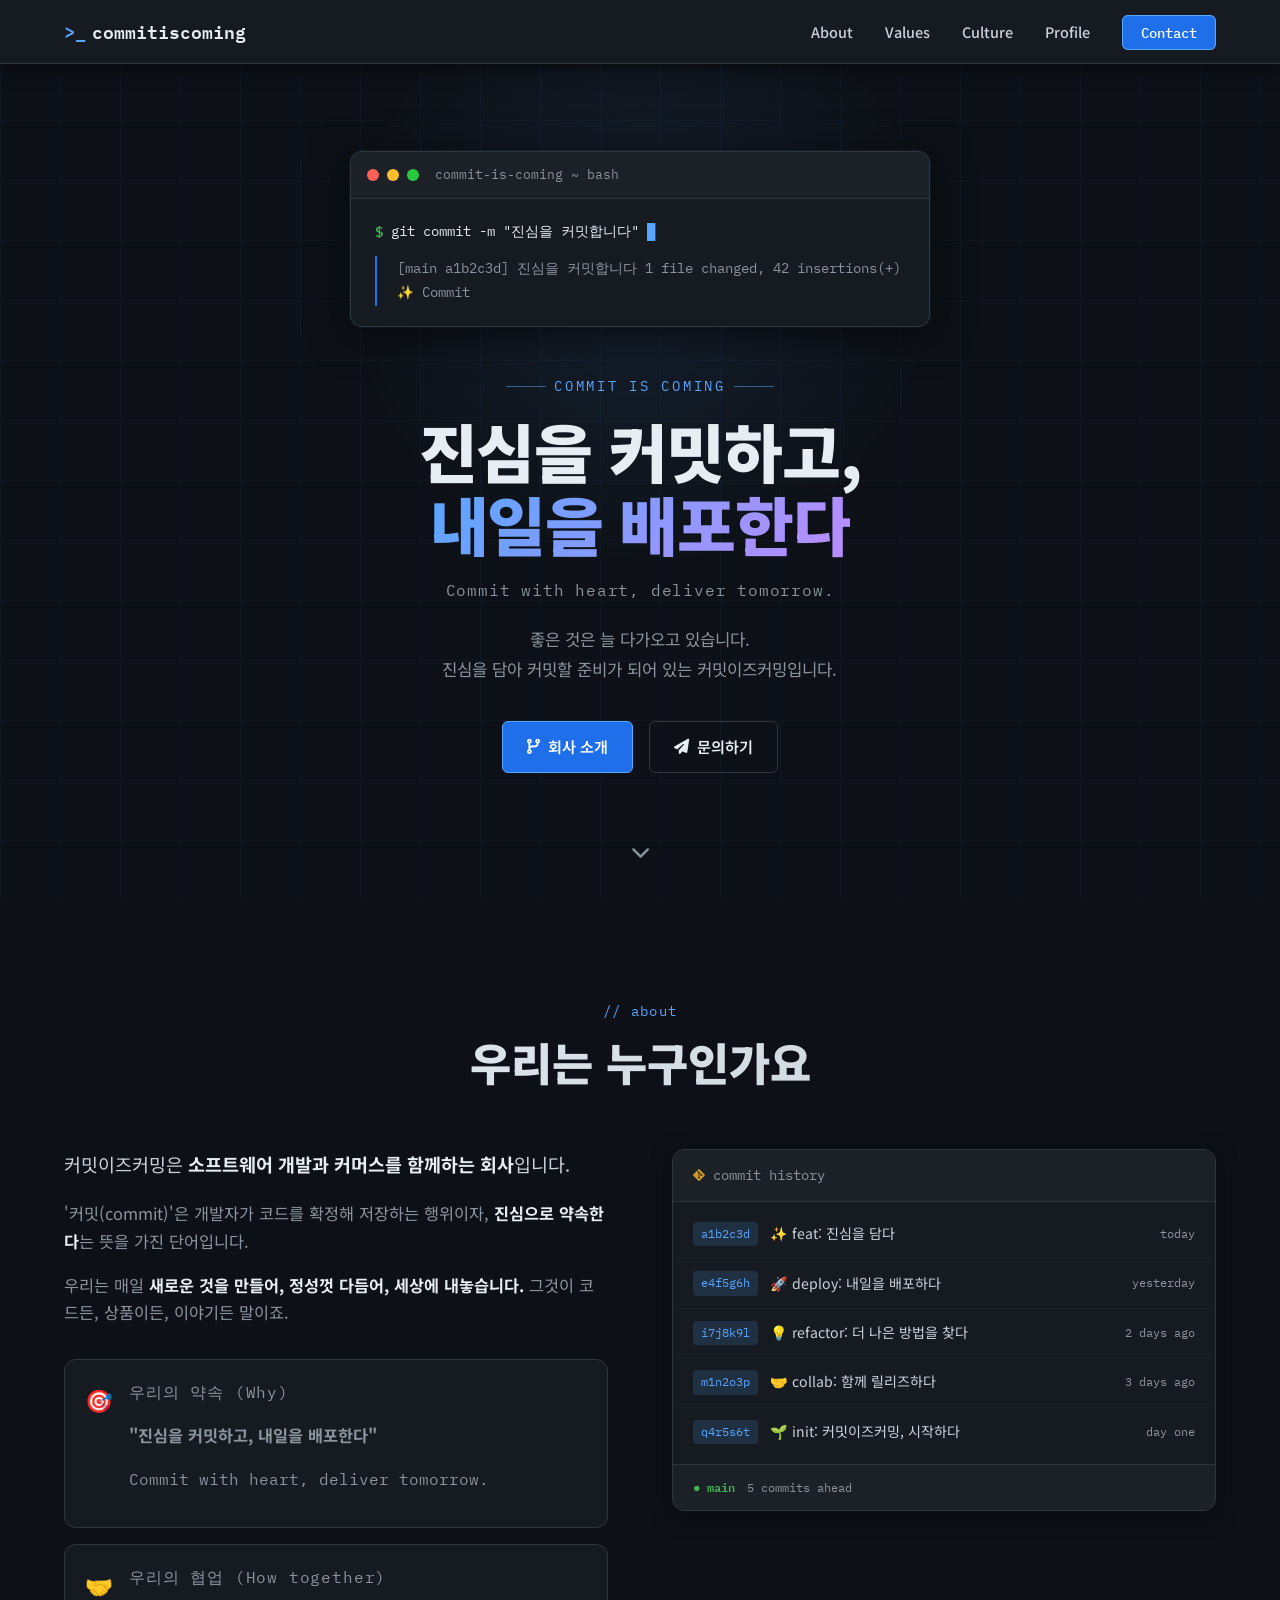
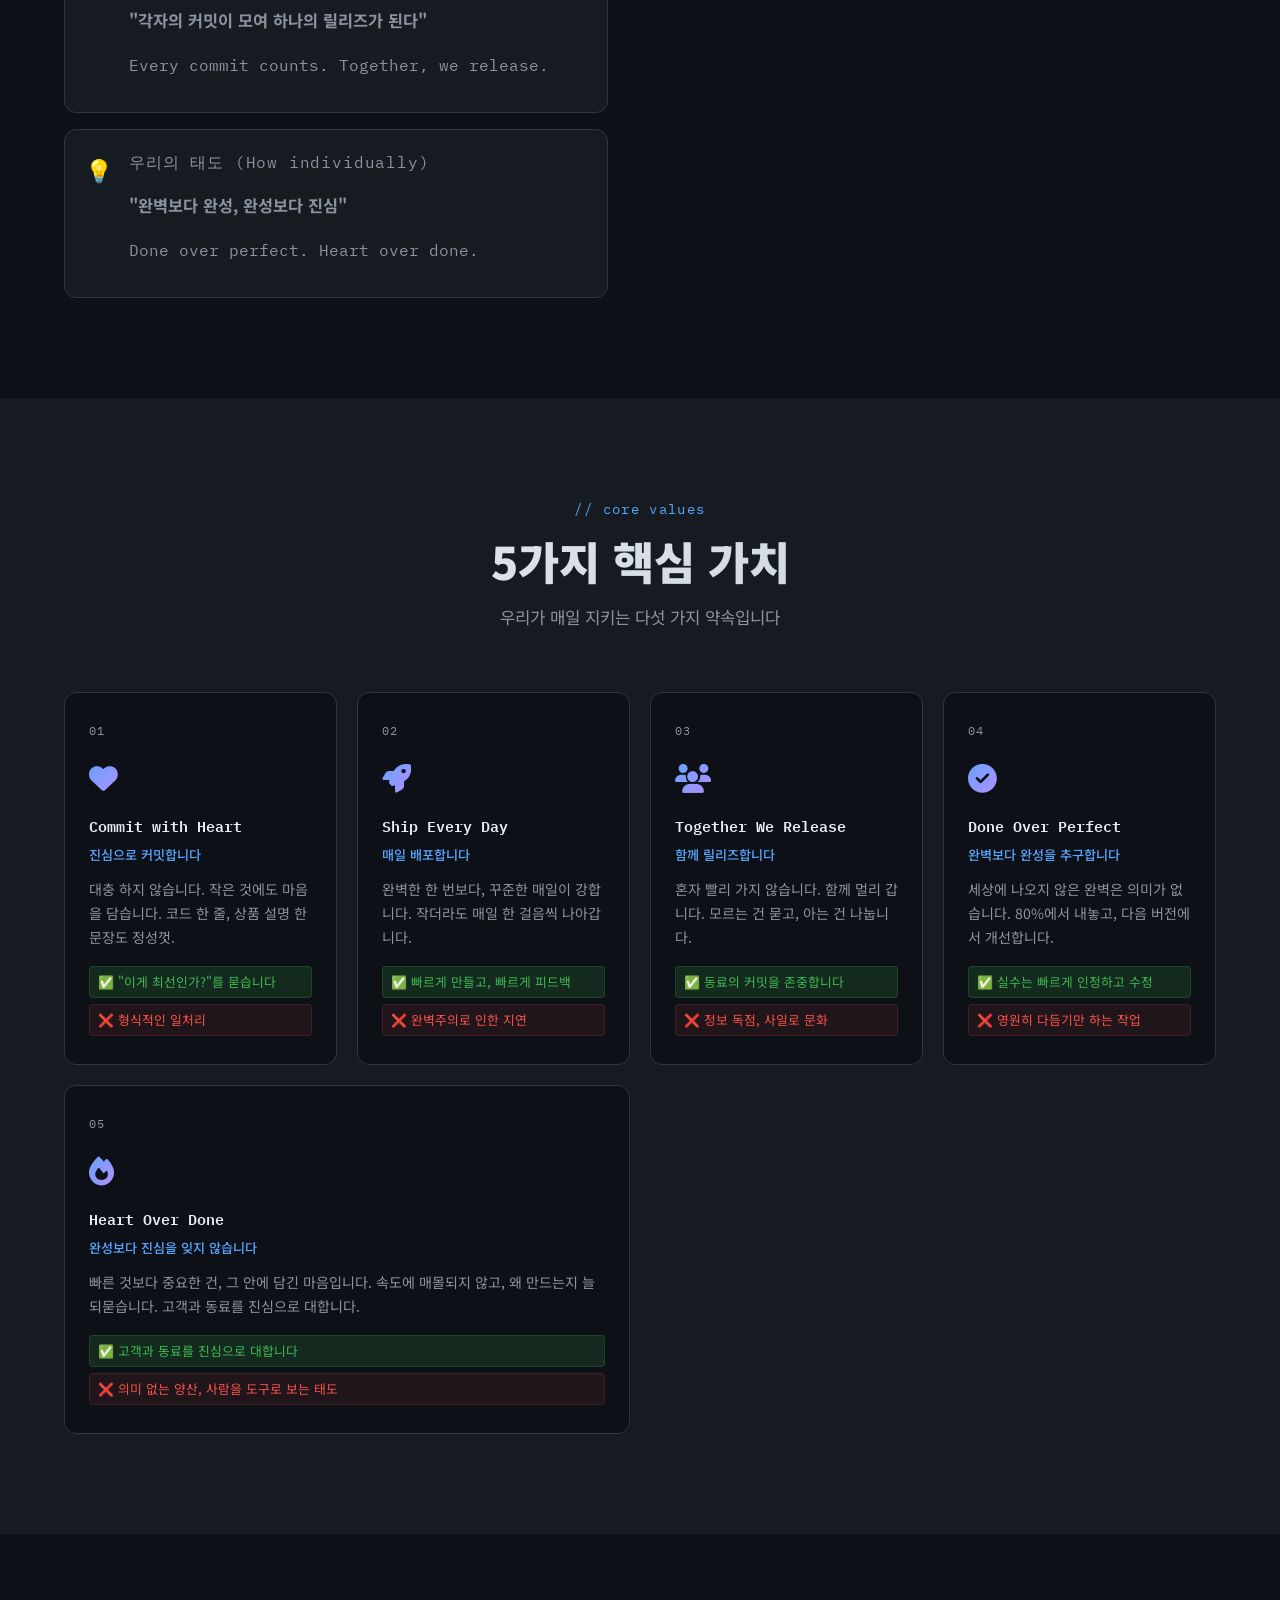
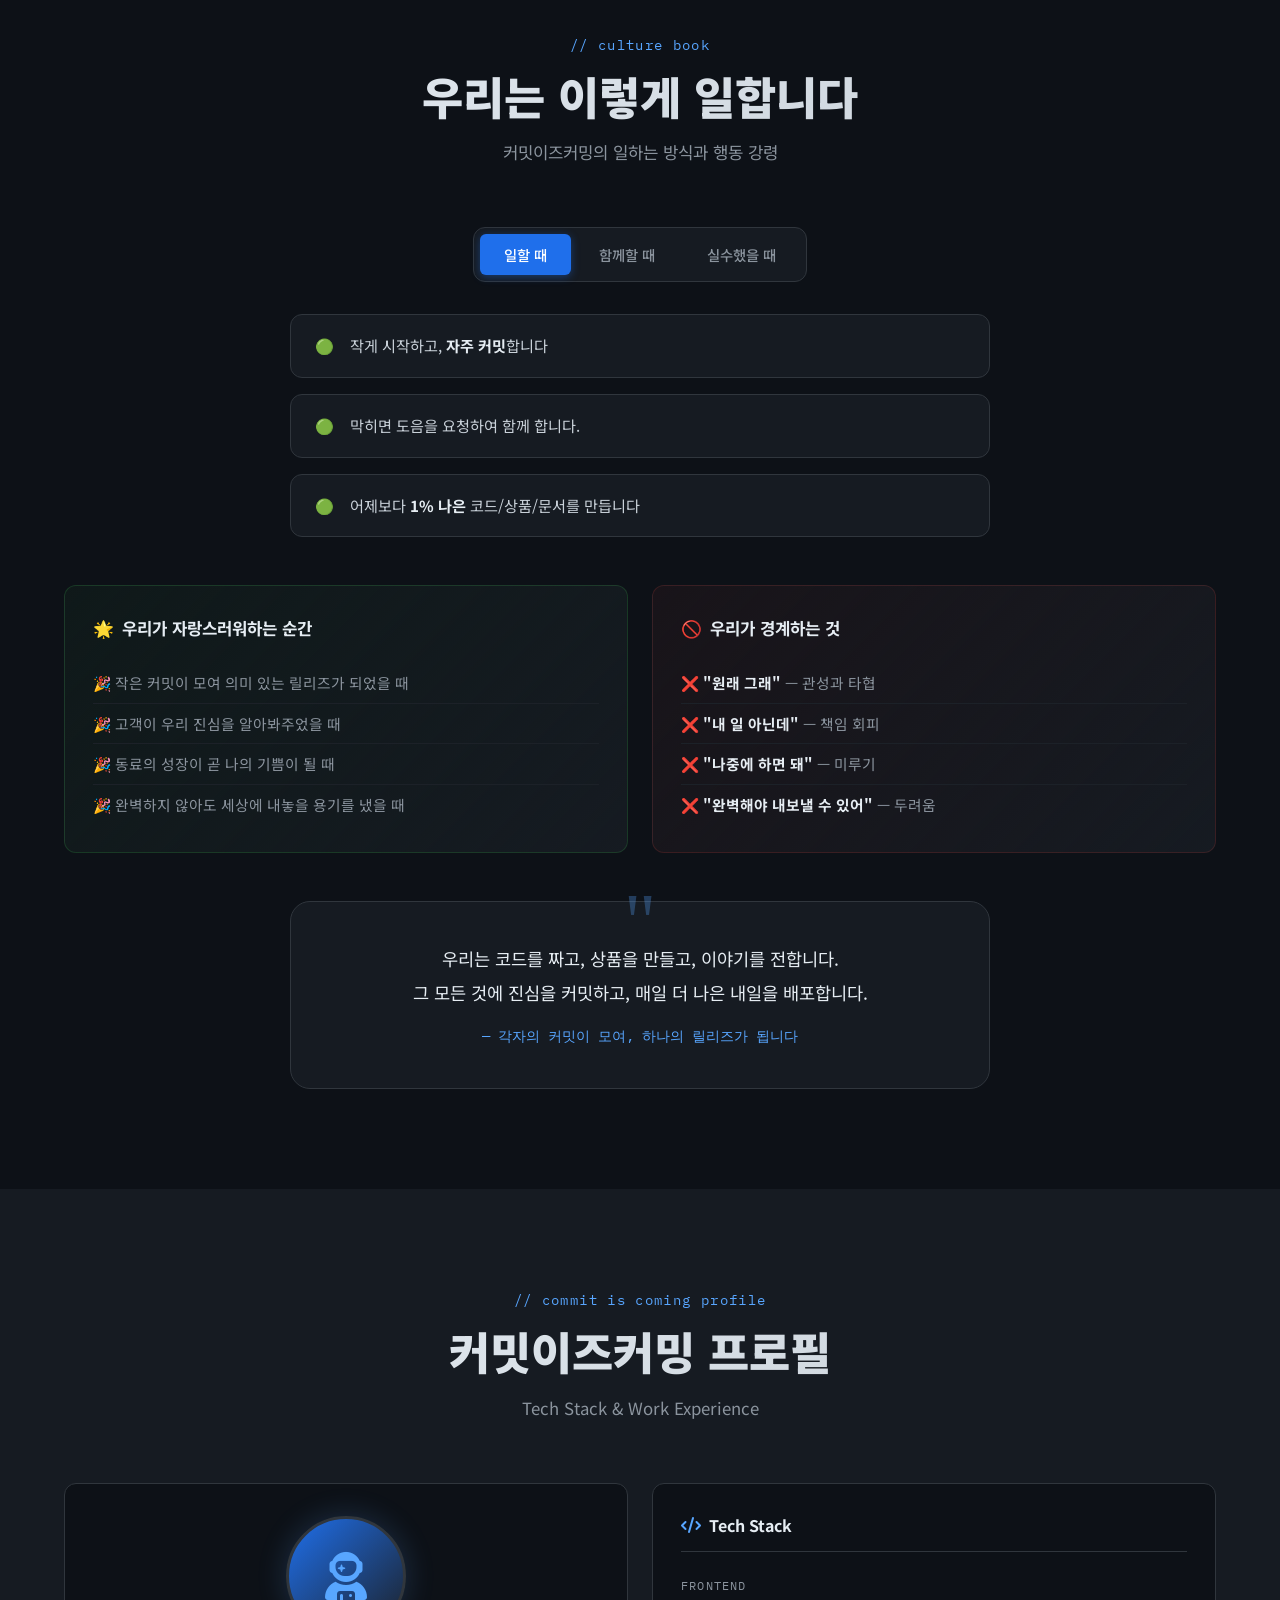
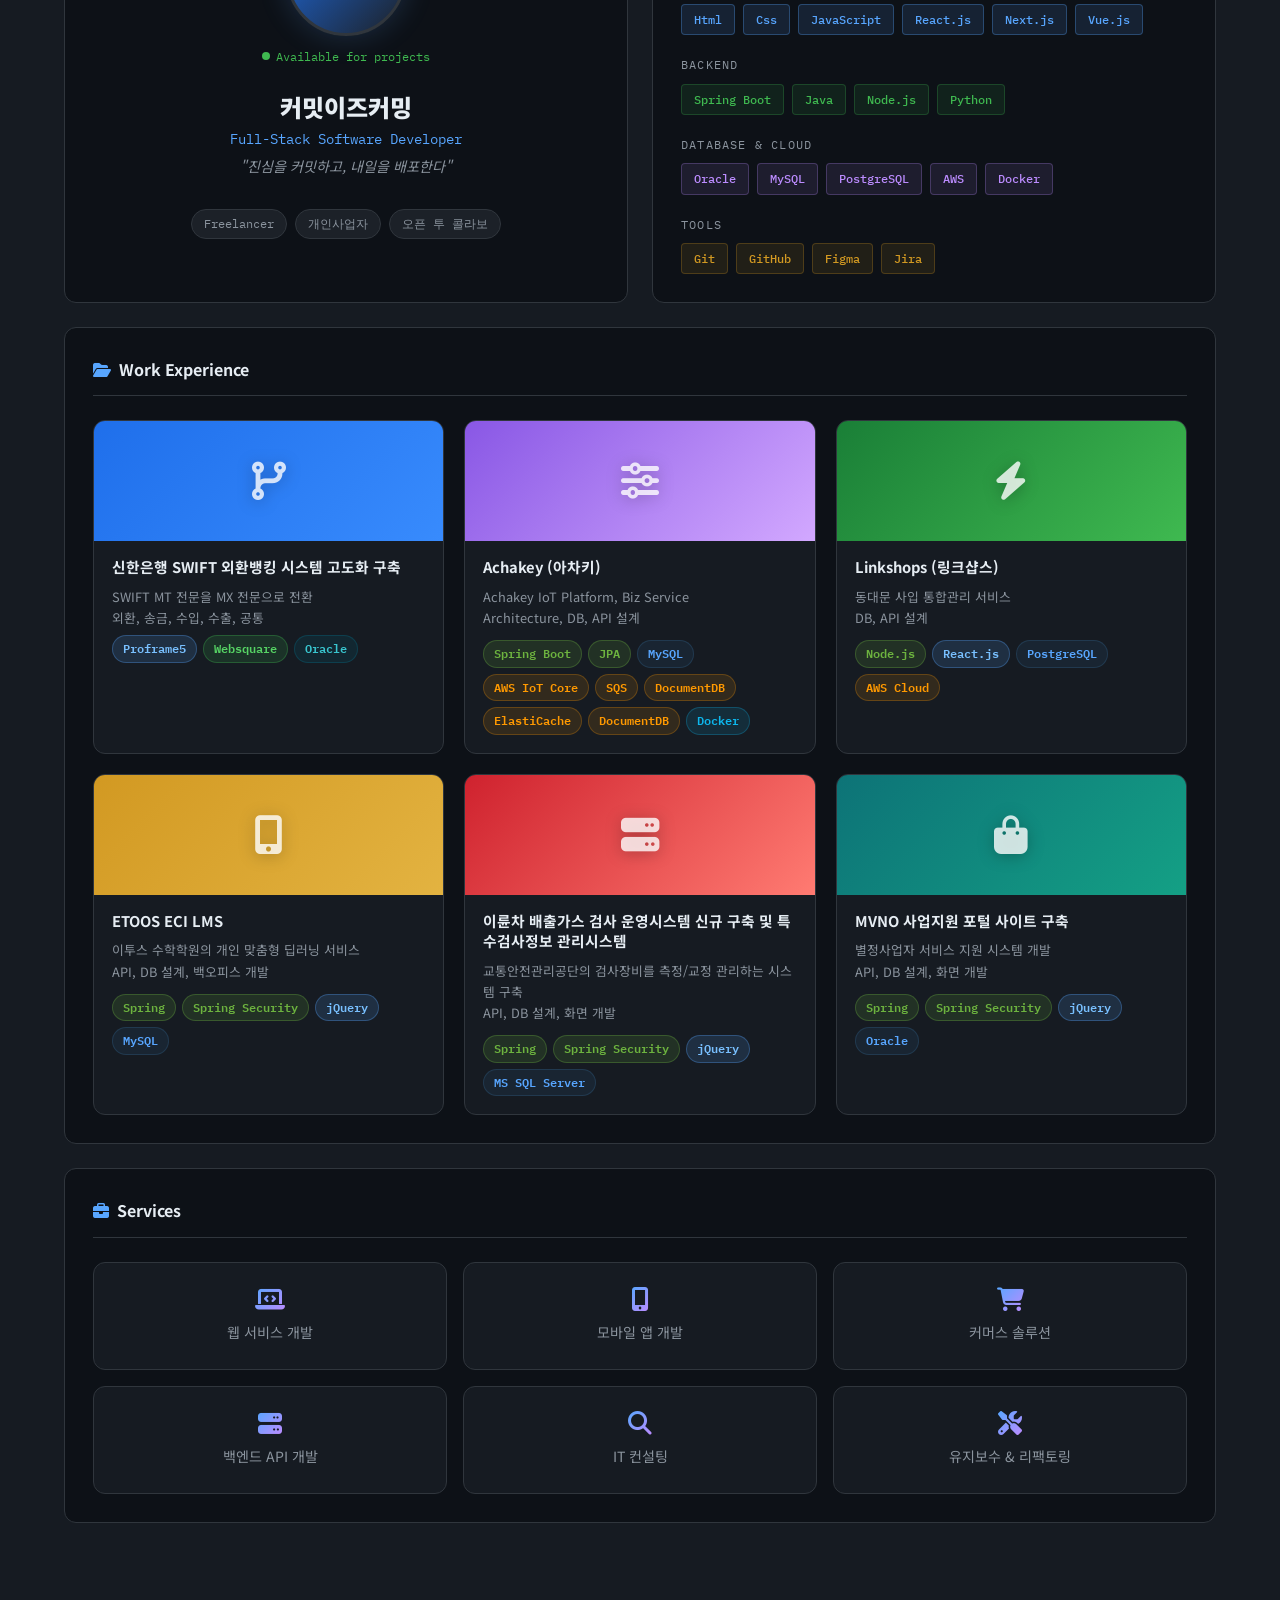
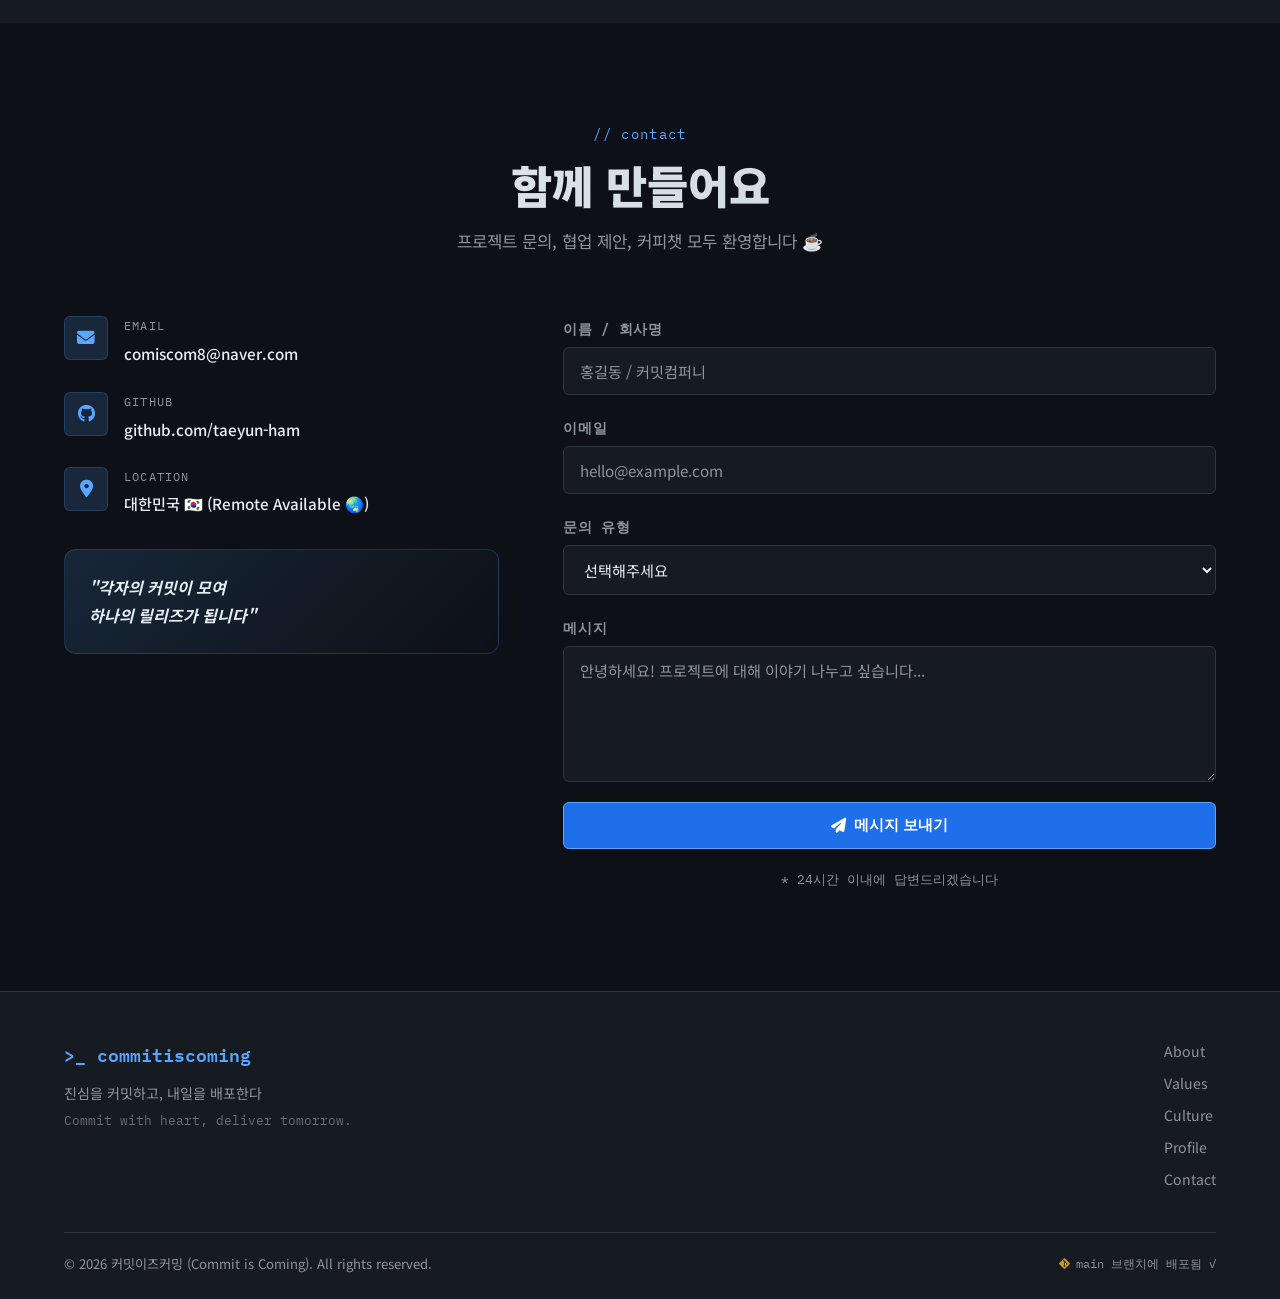
==== docs/index.html @ 3069d620 "second commit" ====
<!DOCTYPE html>
<html lang="ko">
<head>
  <meta charset="UTF-8" />
  <meta name="viewport" content="width=device-width, initial-scale=1.0" />
  <title>커밋이즈커밍 | Commit is Coming</title>
  <meta name="description" content="진심을 커밋하고, 내일을 배포한다. 소프트웨어 개발 커밋이즈커밍 공식 홈페이지입니다." />
  <!-- Google Fonts -->
  <link href="https://fonts.googleapis.com/css2?family=IBM+Plex+Mono:wght@400;500;600&family=Noto+Sans+KR:wght@300;400;500;700;900&display=swap" rel="stylesheet" />
  <!-- Font Awesome -->
  <link rel="stylesheet" href="https://cdn.jsdelivr.net/npm/@fortawesome/fontawesome-free@6.4.0/css/all.min.css" />
  <!-- Main CSS -->
  <link rel="stylesheet" href="css/style.css" />
</head>
<body>

  <!-- ========== HEADER / NAV ========== -->
  <header id="site-header" class="site-header">
    <nav class="nav-container">
      <a href="#hero" class="nav-logo">
        <span class="logo-symbol">&gt;_</span>
        <span class="logo-text">commitiscoming</span>
      </a>
      <ul class="nav-links">
        <li><a href="#about">About</a></li>
        <li><a href="#values">Values</a></li>
        <li><a href="#culture">Culture</a></li>
        <li><a href="#profile">Profile</a></li>
        <li><a href="#contact" class="nav-cta">Contact</a></li>
      </ul>
      <button class="hamburger" id="hamburger-btn" aria-label="메뉴 열기">
        <span></span><span></span><span></span>
      </button>
    </nav>
    <!-- Mobile Menu -->
    <div class="mobile-menu" id="mobile-menu">
      <ul>
        <li><a href="#about" class="mobile-link">About</a></li>
        <li><a href="#values" class="mobile-link">Values</a></li>
        <li><a href="#culture" class="mobile-link">Culture</a></li>
        <li><a href="#profile" class="mobile-link">Profile</a></li>
        <li><a href="#contact" class="mobile-link">Contact</a></li>
      </ul>
    </div>
  </header>

  <main>

    <!-- ========== HERO SECTION ========== -->
    <section id="hero" class="hero-section">
      <div class="hero-bg-grid"></div>
      <div class="hero-content">
        <div class="hero-terminal">
          <div class="terminal-bar">
            <span class="dot red"></span>
            <span class="dot yellow"></span>
            <span class="dot green"></span>
            <span class="terminal-title">commit-is-coming ~ bash</span>
          </div>
          <div class="terminal-body">
            <p class="terminal-line"><span class="prompt">$</span> <span class="cmd" id="typed-cmd"></span><span class="cursor">█</span></p>
            <p class="terminal-output" id="terminal-output"></p>
          </div>
        </div>
        <div class="hero-text">
          <p class="hero-tagline">Commit is Coming</p>
          <h1 class="hero-title">
            진심을 커밋하고,<br />
            <span class="highlight">내일을 배포한다</span>
          </h1>
          <p class="hero-subtitle">Commit with heart, deliver tomorrow.</p>
          <p class="hero-desc">
            좋은 것은 늘 다가오고 있습니다.<br />
            진심을 담아 커밋할 준비가 되어 있는 커밋이즈커밍입니다. 
          </p>
          <div class="hero-buttons">
            <a href="#about" class="btn btn-primary">
              <i class="fas fa-code-branch"></i> 회사 소개
            </a>
            <a href="#contact" class="btn btn-secondary">
              <i class="fas fa-paper-plane"></i> 문의하기
            </a>
          </div>
        </div>
      </div>
      <a href="#about" class="scroll-down" aria-label="아래로 스크롤">
        <i class="fas fa-chevron-down"></i>
      </a>
    </section>

    <!-- ========== ABOUT SECTION ========== -->
    <section id="about" class="about-section section">
      <div class="container">
        <div class="section-header">
          <span class="section-label">// About</span>
          <h2 class="section-title">우리는 누구인가요</h2>
        </div>
        <div class="about-grid">
          <div class="about-text">
            <p class="about-lead">
              커밋이즈커밍은 <strong>소프트웨어 개발과 커머스를 함께하는 회사</strong>입니다.
            </p>
            <p>
              '커밋(commit)'은 개발자가 코드를 확정해 저장하는 행위이자,
              <strong>진심으로 약속한다</strong>는 뜻을 가진 단어입니다.
            </p>
            <p>
              우리는 매일 <strong >새로운 것을 만들어, 정성껏 다듬어, 세상에 내놓습니다.</strong>
              그것이 코드든, 상품이든, 이야기든 말이죠.
            </p>
            <div class="about-slogans">
              <div class="slogan-card">
                <span class="slogan-icon">🎯</span>
                <div>
                  <p class="slogan-label">우리의 약속 (Why)</p>
                  <p class="slogan-text">"진심을 커밋하고, 내일을 배포한다"</p>
                  <p class="slogan-en">Commit with heart, deliver tomorrow.</p>
                </div>
              </div>
              <div class="slogan-card">
                <span class="slogan-icon">🤝</span>
                <div>
                  <p class="slogan-label">우리의 협업 (How together)</p>
                  <p class="slogan-text">"각자의 커밋이 모여 하나의 릴리즈가 된다"</p>
                  <p class="slogan-en">Every commit counts. Together, we release.</p>
                </div>
              </div>
              <div class="slogan-card">
                <span class="slogan-icon">💡</span>
                <div>
                  <p class="slogan-label">우리의 태도 (How individually)</p>
                  <p class="slogan-text">"완벽보다 완성, 완성보다 진심"</p>
                  <p class="slogan-en">Done over perfect. Heart over done.</p>
                </div>
              </div>
            </div>
          </div>
          <div class="about-visual">
            <div class="commit-log">
              <div class="commit-log-header">
                <i class="fab fa-git-alt"></i> commit history
              </div>
              <ul class="commit-list">
                <li class="commit-item">
                  <span class="commit-hash">a1b2c3d</span>
                  <span class="commit-msg">✨ feat: 진심을 담다</span>
                  <span class="commit-time">today</span>
                </li>
                <li class="commit-item">
                  <span class="commit-hash">e4f5g6h</span>
                  <span class="commit-msg">🚀 deploy: 내일을 배포하다</span>
                  <span class="commit-time">yesterday</span>
                </li>
                <li class="commit-item">
                  <span class="commit-hash">i7j8k9l</span>
                  <span class="commit-msg">💡 refactor: 더 나은 방법을 찾다</span>
                  <span class="commit-time">2 days ago</span>
                </li>
                <li class="commit-item">
                  <span class="commit-hash">m1n2o3p</span>
                  <span class="commit-msg">🤝 collab: 함께 릴리즈하다</span>
                  <span class="commit-time">3 days ago</span>
                </li>
                <li class="commit-item">
                  <span class="commit-hash">q4r5s6t</span>
                  <span class="commit-msg">🌱 init: 커밋이즈커밍, 시작하다</span>
                  <span class="commit-time">day one</span>
                </li>
              </ul>
              <div class="commit-log-footer">
                <span class="badge-green">● main</span>
                <span>5 commits ahead</span>
              </div>
            </div>
          </div>
        </div>
      </div>
    </section>

    <!-- ========== VALUES SECTION ========== -->
    <section id="values" class="values-section section">
      <div class="container">
        <div class="section-header">
          <span class="section-label">// Core Values</span>
          <h2 class="section-title">5가지 핵심 가치</h2>
          <p class="section-desc">우리가 매일 지키는 다섯 가지 약속입니다</p>
        </div>
        <div class="values-grid">
          <div class="value-card" data-index="01">
            <div class="value-number">01</div>
            <div class="value-icon"><i class="fas fa-heart"></i></div>
            <h3 class="value-title">Commit with Heart</h3>
            <p class="value-subtitle">진심으로 커밋합니다</p>
            <p class="value-desc">대충 하지 않습니다. 작은 것에도 마음을 담습니다. 코드 한 줄, 상품 설명 한 문장도 정성껏.</p>
            <div class="value-checks">
              <span class="check-do">✅ "이게 최선인가?"를 묻습니다</span>
              <span class="check-dont">❌ 형식적인 일처리</span>
            </div>
          </div>
          <div class="value-card" data-index="02">
            <div class="value-number">02</div>
            <div class="value-icon"><i class="fas fa-rocket"></i></div>
            <h3 class="value-title">Ship Every Day</h3>
            <p class="value-subtitle">매일 배포합니다</p>
            <p class="value-desc">완벽한 한 번보다, 꾸준한 매일이 강합니다. 작더라도 매일 한 걸음씩 나아갑니다.</p>
            <div class="value-checks">
              <span class="check-do">✅ 빠르게 만들고, 빠르게 피드백</span>
              <span class="check-dont">❌ 완벽주의로 인한 지연</span>
            </div>
          </div>
          <div class="value-card" data-index="03">
            <div class="value-number">03</div>
            <div class="value-icon"><i class="fas fa-users"></i></div>
            <h3 class="value-title">Together We Release</h3>
            <p class="value-subtitle">함께 릴리즈합니다</p>
            <p class="value-desc">혼자 빨리 가지 않습니다. 함께 멀리 갑니다. 모르는 건 묻고, 아는 건 나눕니다.</p>
            <div class="value-checks">
              <span class="check-do">✅ 동료의 커밋을 존중합니다</span>
              <span class="check-dont">❌ 정보 독점, 사일로 문화</span>
            </div>
          </div>
          <div class="value-card" data-index="04">
            <div class="value-number">04</div>
            <div class="value-icon"><i class="fas fa-check-circle"></i></div>
            <h3 class="value-title">Done Over Perfect</h3>
            <p class="value-subtitle">완벽보다 완성을 추구합니다</p>
            <p class="value-desc">세상에 나오지 않은 완벽은 의미가 없습니다. 80%에서 내놓고, 다음 버전에서 개선합니다.</p>
            <div class="value-checks">
              <span class="check-do">✅ 실수는 빠르게 인정하고 수정</span>
              <span class="check-dont">❌ 영원히 다듬기만 하는 작업</span>
            </div>
          </div>
          <div class="value-card value-card--wide" data-index="05">
            <div class="value-number">05</div>
            <div class="value-icon"><i class="fas fa-fire"></i></div>
            <h3 class="value-title">Heart Over Done</h3>
            <p class="value-subtitle">완성보다 진심을 잊지 않습니다</p>
            <p class="value-desc">빠른 것보다 중요한 건, 그 안에 담긴 마음입니다. 속도에 매몰되지 않고, 왜 만드는지 늘 되묻습니다. 고객과 동료를 진심으로 대합니다.</p>
            <div class="value-checks">
              <span class="check-do">✅ 고객과 동료를 진심으로 대합니다</span>
              <span class="check-dont">❌ 의미 없는 양산, 사람을 도구로 보는 태도</span>
            </div>
          </div>
        </div>
      </div>
    </section>

    <!-- ========== CULTURE SECTION ========== -->
    <section id="culture" class="culture-section section">
      <div class="container">
        <div class="section-header">
          <span class="section-label">// Culture Book</span>
          <h2 class="section-title">우리는 이렇게 일합니다</h2>
          <p class="section-desc">커밋이즈커밍의 일하는 방식과 행동 강령</p>
        </div>

        <!-- Conduct Tabs -->
        <div class="culture-tabs">
          <button class="tab-btn active" data-tab="working">일할 때</button>
          <button class="tab-btn" data-tab="together">함께할 때</button>
          <button class="tab-btn" data-tab="mistake">실수했을 때</button>
        </div>

        <div class="culture-tab-content">
          <div class="tab-panel active" id="tab-working">
            <div class="conduct-list">
              <div class="conduct-item">
                <span class="conduct-icon green">🟢</span>
                <span>작게 시작하고, <strong>자주 커밋</strong>합니다</span>
              </div>
              <div class="conduct-item">
                <span class="conduct-icon green">🟢</span>
                <span>막히면  <striong>도음</strong>을 요청하여 함께 합니다.</span>
              </div>
              <div class="conduct-item">
                <span class="conduct-icon green">🟢</span>
                <span>어제보다 <strong>1% 나은</strong> 코드/상품/문서를 만듭니다</span>
              </div>
            </div>
          </div>
          <div class="tab-panel" id="tab-together">
            <div class="conduct-list">
              <div class="conduct-item">
                <span class="conduct-icon green">🟢</span>
                <span>동료의 PR과 아이디어에 <strong>건설적인 리뷰</strong>를 남깁니다</span>
              </div>
              <div class="conduct-item">
                <span class="conduct-icon green">🟢</span>
                <span><strong>칭찬은 공개적으로</strong>, 피드백은 정중하게</span>
              </div>
              <div class="conduct-item">
                <span class="conduct-icon green">🟢</span>
                <span>회의는 <strong>결론과 다음 액션</strong>으로 끝냅니다</span>
              </div>
            </div>
          </div>
          <div class="tab-panel" id="tab-mistake">
            <div class="conduct-list">
              <div class="conduct-item">
                <span class="conduct-icon green">🟢</span>
                <span>빠르게 인정하고, <strong>빠르게 롤백/수정</strong>합니다</span>
              </div>
              <div class="conduct-item">
                <span class="conduct-icon green">🟢</span>
                <span>책임을 돌리지 않고, <strong>함께 회고</strong>합니다</span>
              </div>
              <div class="conduct-item">
                <span class="conduct-icon green">🟢</span>
                <span>같은 실수를 반복하지 않도록 <strong>기록을 남깁니다</strong></span>
              </div>
            </div>
          </div>
        </div>

        <!-- Pride & Watch Out -->
        <div class="culture-dual">
          <div class="culture-card pride">
            <h3 class="culture-card-title">
              <span class="culture-card-icon">🌟</span> 우리가 자랑스러워하는 순간
            </h3>
            <ul class="culture-card-list">
              <li>🎉 작은 커밋이 모여 의미 있는 릴리즈가 되었을 때</li>
              <li>🎉 고객이 우리 진심을 알아봐주었을 때</li>
              <li>🎉 동료의 성장이 곧 나의 기쁨이 될 때</li>
              <li>🎉 완벽하지 않아도 세상에 내놓을 용기를 냈을 때</li>
            </ul>
          </div>
          <div class="culture-card watch">
            <h3 class="culture-card-title">
              <span class="culture-card-icon">🚫</span> 우리가 경계하는 것
            </h3>
            <ul class="culture-card-list">
              <li>❌ <strong>"원래 그래"</strong> — 관성과 타협</li>
              <li>❌ <strong>"내 일 아닌데"</strong> — 책임 회피</li>
              <li>❌ <strong>"나중에 하면 돼"</strong> — 미루기</li>
              <li>❌ <strong>"완벽해야 내보낼 수 있어"</strong> — 두려움</li>
            </ul>
          </div>
        </div>

        <!-- Closing Quote -->
        <blockquote class="culture-quote">
          <p>
            우리는 코드를 짜고, 상품을 만들고, 이야기를 전합니다.<br />
            그 모든 것에 진심을 커밋하고, 매일 더 나은 내일을 배포합니다.
          </p>
          <footer>— 각자의 커밋이 모여, 하나의 릴리즈가 됩니다</footer>
        </blockquote>
      </div>
    </section>

    <!-- ========== PROFILE SECTION ========== -->
    <section id="profile" class="profile-section section">
      <div class="container">
        <div class="section-header">
          <span class="section-label">// commit is coming Profile</span>
          <h2 class="section-title">커밋이즈커밍 프로필</h2>
          <p class="section-desc">Tech Stack &amp; Work Experience</p>
        </div>
        <div class="profile-wrapper">
          <!-- Profile Card -->
          <div class="profile-card">
            <div class="profile-avatar" >
              <div class="avatar-placeholder">
                <i class="fas fa-user-astronaut"></i>
              </div>
              <div class="profile-status">
                <span class="status-dot"></span> Available for projects
              </div>
            </div>
            <div class="profile-info">
              <h3 class="profile-name">커밋이즈커밍</h3>
              <p class="profile-role">Full-Stack Software Developer</p>
              <p class="profile-tagline">"진심을 커밋하고, 내일을 배포한다"</p>
              <div class="profile-badges" style="margin: 30px 0 0 0;">
                <span class="badge">Freelancer</span>
                <span class="badge">개인사업자</span>
                <span class="badge">오픈 투 콜라보</span>
              </div>
            </div>
          </div>

          <!-- Skills -->
          <div class="profile-skills">
            <h4 class="skills-title">
              <i class="fas fa-code"></i> Tech Stack
            </h4>
            <div class="skills-categories">
              <div class="skill-category">
                <p class="skill-cat-label">Frontend</p>
                <div class="skill-tags">
                  <span class="skill-tag frontend">Html</span>
                  <span class="skill-tag frontend">Css</span>
                  <span class="skill-tag frontend">JavaScript</span>
                  <span class="skill-tag frontend">React.js</span>
                  <span class="skill-tag frontend">Next.js</span>
                  <span class="skill-tag frontend">Vue.js</span>
                </div>
              </div>
              <div class="skill-category">
                <p class="skill-cat-label">Backend</p>
                <div class="skill-tags">
                  <span class="skill-tag backend">Spring Boot</span>
                  <span class="skill-tag backend">Java</span>
                  <span class="skill-tag backend">Node.js</span>
                  <span class="skill-tag backend">Python</span>
                </div>
              </div>
              <div class="skill-category">
                <p class="skill-cat-label">Database & Cloud</p>
                <div class="skill-tags">
                  <span class="skill-tag cloud">Oracle</span>
                  <span class="skill-tag cloud">MySQL</span>
                  <span class="skill-tag cloud">PostgreSQL</span>
                  <span class="skill-tag cloud">AWS</span>
                  <span class="skill-tag cloud">Docker</span>
                </div>
              </div>
              <div class="skill-category">
                <p class="skill-cat-label">Tools</p>
                <div class="skill-tags">
                  <span class="skill-tag tools">Git</span>
                  <span class="skill-tag tools">GitHub</span>
                  <span class="skill-tag tools">Figma</span>
                  <span class="skill-tag tools">Jira</span>
                </div>
              </div>
            </div>
          </div>

          <!-- Project Cards -->
          <div class="profile-projects">
            <h4 class="skills-title">
              <i class="fas fa-folder-open"></i> Work Experience
            </h4>
            <div class="project-cards-grid">

              <div class="project-card">
                <div class="project-card-thumb project-thumb-1">
                  <i class="fas fa-code-branch"></i>
                </div>
                <div class="project-card-body">
                  <h5 class="project-card-title"><span style="font-size: 14.72px;">신한은행 SWIFT 외환뱅킹 시스템 고도화 구축</span></h5>
                  <h5 class="project-card-title"><span style="color: #8b949e; font-size: 12.8px; font-weight: 400;">SWIFT MT 전문을 MX 전문으로 전환<br />외환, 송금, 수입, 수출, 공통</span></h5>
                  <div class="project-card-tags">
                    <span class="project-tag tag-react">Proframe5</span>
                    <span class="project-tag tag-node">Websquare</span>
                    <span class="project-tag tag-mysql">Oracle</span>
                  </div>
                </div>
              </div>

              <div class="project-card">
                <div class="project-card-thumb project-thumb-2">
                  <i class="fas fa-sliders-h"></i>
                </div>
                <div class="project-card-body">
                  <h5 class="project-card-title">Achakey (아차키)</h5>
                  <p class="project-card-desc">Achakey IoT Platform, Biz Service<br />Architecture, DB, API 설계</p>
                  <div class="project-card-tags">
                    <span class="project-tag tag-spring">Spring Boot</span>
                    <span class="project-tag tag-spring">JPA</span>
                    <span class="project-tag tag-pg">MySQL</span>
                    <span class="project-tag tag-aws">AWS IoT Core</span>
                    <span class="project-tag tag-aws">SQS</span>
                    <span class="project-tag tag-aws">DocumentDB</span>
                    <span class="project-tag tag-aws">ElastiCache</span>
                    <span class="project-tag tag-aws">DocumentDB</span>
                    <span class="project-tag tag-docker">Docker</span>
                  </div>
                </div>
              </div>

              <div class="project-card">
                <div class="project-card-thumb project-thumb-3">
                  <i class="fas fa-bolt"></i>
                </div>
                <div class="project-card-body">
                  <h5 class="project-card-title">Linkshops (링크샵스)</h5>
                  <p class="project-card-desc">동대문 사입 통합관리 서비스<br />DB, API 설계</p>
                  <div class="project-card-tags">
                    <span class="project-tag tag-spring">Node.js</span>
                    <span class="project-tag tag-react">React.js</span>
                    <span class="project-tag tag-pg">PostgreSQL</span>
                    <span class="project-tag tag-aws">AWS Cloud</span>
                  </div>
                </div>
              </div>

              <div class="project-card">
                <div class="project-card-thumb project-thumb-4">
                  <i class="fas fa-mobile-alt"></i>
                </div>
                <div class="project-card-body">
                  <h5 class="project-card-title">ETOOS ECI LMS</h5>
                  <p class="project-card-desc">이투스 수학학원의 개인 맞춤형 딥러닝 서비스<br />API, DB 설계, 백오피스 개발</p>
                  <div class="project-card-tags">
                    <span class="project-tag tag-spring">Spring</span>
                    <span class="project-tag tag-spring">Spring Security</span>
                    <span class="project-tag tag-react">jQuery</span>
                    <span class="project-tag tag-pg">MySQL</span>
                  </div>
                </div>
              </div>

              <div class="project-card">
                <div class="project-card-thumb project-thumb-5">
                  <i class="fas fa-server"></i>
                </div>
                <div class="project-card-body">
                  <h5 class="project-card-title">이륜차 배출가스 검사 운영시스템 신규 구축 및 특수검사정보 관리시스템</h5>
                  <p class="project-card-desc">교통안전관리공단의 검사장비를 측정/교정 관리하는 시스템 구축<br />API, DB 설계, 화면 개발</p>
                  <div class="project-card-tags">
                    <span class="project-tag tag-spring">Spring</span>
                    <span class="project-tag tag-spring">Spring Security</span>
                    <span class="project-tag tag-react">jQuery</span>
                    <span class="project-tag tag-pg">MS SQL Server</span>
                  </div>
                </div>
              </div>

              <div class="project-card">
                <div class="project-card-thumb project-thumb-6">
                  <i class="fas fa-shopping-bag"></i>
                </div>
                <div class="project-card-body">
                  <h5 class="project-card-title">MVNO 사업지원 포털 사이트 구축</h5>
                  <p class="project-card-desc">별정사업자 서비스 지원 시스템 개발<br />API, DB 설계, 화면 개발</p>
                  <div class="project-card-tags">
                    <span class="project-tag tag-spring">Spring</span>
                    <span class="project-tag tag-spring">Spring Security</span>
                    <span class="project-tag tag-react">jQuery</span>
                    <span class="project-tag tag-pg">Oracle</span>
                  </div>
                </div>
              </div>

            </div>
          </div>

          <!-- Services -->
          <div class="profile-services">
            <h4 class="skills-title">
              <i class="fas fa-briefcase"></i> Services
            </h4>
            <div class="services-grid">
              <div class="service-item">
                <i class="fas fa-laptop-code"></i>
                <span>웹 서비스 개발</span>
              </div>
              <div class="service-item">
                <i class="fas fa-mobile-alt"></i>
                <span>모바일 앱 개발</span>
              </div>
              <div class="service-item">
                <i class="fas fa-shopping-cart"></i>
                <span>커머스 솔루션</span>
              </div>
              <div class="service-item">
                <i class="fas fa-server"></i>
                <span>백엔드 API 개발</span>
              </div>
              <div class="service-item">
                <i class="fas fa-search"></i>
                <span>IT 컨설팅</span>
              </div>
              <div class="service-item">
                <i class="fas fa-tools"></i>
                <span>유지보수 & 리팩토링</span>
              </div>
            </div>
          </div>
        </div>
      </div>
    </section>

    <!-- ========== CONTACT SECTION ========== -->
    <section id="contact" class="contact-section section">
      <div class="container">
        <div class="section-header">
          <span class="section-label">// Contact</span>
          <h2 class="section-title">함께 만들어요</h2>
          <p class="section-desc">프로젝트 문의, 협업 제안, 커피챗 모두 환영합니다 ☕</p>
        </div>
        <div class="contact-wrapper">
          <div class="contact-info">
            <div class="contact-item">
              <div class="contact-icon"><i class="fas fa-envelope"></i></div>
              <div>
                <p class="contact-label">Email</p>
                <a href="mailto:comiscom8@naver.com" class="contact-value">comiscom8@naver.com</a>
              </div>
            </div>
            <div class="contact-item">
              <div class="contact-icon"><i class="fab fa-github"></i></div>
              <div>
                <p class="contact-label">GitHub</p>
                <a href="https://github.com/taeyun-ham" target="_blank" class="contact-value">github.com/taeyun-ham</a>
              </div>
            </div>
            <div class="contact-item">
              <div class="contact-icon"><i class="fas fa-map-marker-alt"></i></div>
              <div>
                <p class="contact-label">Location</p>
                <p class="contact-value">대한민국 🇰🇷 (Remote Available 🌏)</p>
              </div>
            </div>
            <div class="contact-quote">
              <p>"각자의 커밋이 모여<br/>하나의 릴리즈가 됩니다"</p>
            </div>
          </div>
          <form class="contact-form" id="contact-form">
            <div class="form-group">
              <label for="name">이름 / 회사명</label>
              <input type="text" id="name" name="name" placeholder="홍길동 / 커밋컴퍼니" required />
            </div>
            <div class="form-group">
              <label for="email">이메일</label>
              <input type="email" id="email" name="email" placeholder="hello@example.com" required />
            </div>
            <div class="form-group">
              <label for="subject">문의 유형</label>
              <select id="subject" name="subject">
                <option value="">선택해주세요</option>
                <option value="project">프로젝트 의뢰</option>
                <option value="collab">협업 제안</option>
                <option value="consult">IT 컨설팅</option>
                <option value="other">기타</option>
              </select>
            </div>
            <div class="form-group">
              <label for="message">메시지</label>
              <textarea id="message" name="message" rows="5" placeholder="안녕하세요! 프로젝트에 대해 이야기 나누고 싶습니다..." required></textarea>
            </div>
            <button type="submit" class="btn btn-primary btn-full">
              <i class="fas fa-paper-plane"></i> 메시지 보내기
            </button>
            <p class="form-note">* 24시간 이내에 답변드리겠습니다</p>
          </form>
        </div>
      </div>
    </section>

  </main>

  <!-- ========== FOOTER ========== -->
  <footer class="site-footer">
    <div class="container">
      <div class="footer-top">
        <div class="footer-brand">
          <span class="footer-logo">&gt;_ commitiscoming</span>
          <p>진심을 커밋하고, 내일을 배포한다</p>
          <p class="footer-en">Commit with heart, deliver tomorrow.</p>
        </div>
        <div class="footer-links">
          <nav>
            <a href="#about">About</a>
            <a href="#values">Values</a>
            <a href="#culture">Culture</a>
            <a href="#profile">Profile</a>
            <a href="#contact">Contact</a>
          </nav>
        </div>
      </div>
      <div class="footer-bottom">
        <p class="footer-copy">© 2026 커밋이즈커밍 (Commit is Coming). All rights reserved.</p>
        <p class="footer-git">
          <i class="fab fa-git-alt"></i>
          <span id="footer-commit">커밋 중...</span>
        </p>
      </div>
    </div>
  </footer>

  <!-- Scroll to Top -->
  <button id="scroll-top-btn" class="scroll-top-btn" aria-label="맨 위로">
    <i class="fas fa-chevron-up"></i>
  </button>

  <script src="js/main.js"></script>
</body>
</html>
---- docs/css/style.css ----
/* ============================================================
   커밋이즈커밍 (Commit is Coming) — Main Stylesheet
   ============================================================ */

/* ---------- CSS Variables ---------- */
:root {
  --color-bg: #0d1117;
  --color-bg-2: #161b22;
  --color-bg-3: #1c2128;
  --color-border: #30363d;
  --color-text: #e6edf3;
  --color-text-muted: #8b949e;
  --color-text-light: #c9d1d9;

  --color-primary: #58a6ff;
  --color-primary-dark: #1f6feb;
  --color-primary-glow: rgba(88, 166, 255, 0.15);
  --color-accent: #3fb950;
  --color-accent-glow: rgba(63, 185, 80, 0.15);
  --color-warn: #d29922;
  --color-error: #f85149;

  --color-gradient-1: #58a6ff;
  --color-gradient-2: #bc8cff;
  --color-gradient-3: #3fb950;

  --font-mono: 'IBM Plex Mono', 'Courier New', monospace;
  --font-sans: 'Noto Sans KR', 'Apple SD Gothic Neo', sans-serif;

  --radius-sm: 6px;
  --radius-md: 12px;
  --radius-lg: 20px;

  --shadow-sm: 0 1px 3px rgba(0,0,0,0.4);
  --shadow-md: 0 4px 20px rgba(0,0,0,0.5);
  --shadow-lg: 0 8px 40px rgba(0,0,0,0.6);
  --shadow-glow: 0 0 30px rgba(88, 166, 255, 0.2);

  --transition: 0.3s ease;
  --transition-slow: 0.6s ease;

  --container-max: 1200px;
  --section-pad: 100px 0;
  --header-h: 64px;
}

/* ---------- Reset & Base ---------- */
*, *::before, *::after {
  box-sizing: border-box;
  margin: 0;
  padding: 0;
}

html {
  scroll-behavior: smooth;
  font-size: 16px;
}

body {
  font-family: var(--font-sans);
  background-color: var(--color-bg);
  color: var(--color-text);
  line-height: 1.7;
  overflow-x: hidden;
  -webkit-font-smoothing: antialiased;
}

a {
  color: var(--color-primary);
  text-decoration: none;
  transition: color var(--transition);
}

a:hover {
  color: var(--color-text);
}

ul { list-style: none; }

img { max-width: 100%; display: block; }

/* ---------- Scrollbar ---------- */
::-webkit-scrollbar { width: 6px; }
::-webkit-scrollbar-track { background: var(--color-bg); }
::-webkit-scrollbar-thumb { background: var(--color-border); border-radius: 3px; }
::-webkit-scrollbar-thumb:hover { background: var(--color-text-muted); }

/* ---------- Container ---------- */
.container {
  max-width: var(--container-max);
  margin: 0 auto;
  padding: 0 24px;
}

/* ---------- Section Common ---------- */
.section {
  padding: var(--section-pad);
}

.section-header {
  text-align: center;
  margin-bottom: 60px;
}

.section-label {
  font-family: var(--font-mono);
  font-size: 0.85rem;
  color: var(--color-primary);
  letter-spacing: 0.1em;
  text-transform: lowercase;
  display: block;
  margin-bottom: 12px;
}

.section-title {
  font-size: clamp(1.8rem, 4vw, 2.8rem);
  font-weight: 900;
  line-height: 1.2;
  margin-bottom: 16px;
  background: linear-gradient(135deg, var(--color-text) 0%, var(--color-text-light) 100%);
  -webkit-background-clip: text;
  -webkit-text-fill-color: transparent;
  background-clip: text;
}

.section-desc {
  color: var(--color-text-muted);
  font-size: 1.05rem;
  max-width: 500px;
  margin: 0 auto;
}

/* ---------- Buttons ---------- */
.btn {
  display: inline-flex;
  align-items: center;
  gap: 8px;
  padding: 12px 24px;
  border-radius: var(--radius-sm);
  font-weight: 600;
  font-size: 0.95rem;
  transition: all var(--transition);
  cursor: pointer;
  border: none;
}

.btn-primary {
  background: var(--color-primary-dark);
  color: #fff;
  border: 1px solid var(--color-primary);
}

.btn-primary:hover {
  background: var(--color-primary);
  color: #fff;
  box-shadow: var(--shadow-glow);
  transform: translateY(-2px);
}

.btn-secondary {
  background: transparent;
  color: var(--color-text);
  border: 1px solid var(--color-border);
}

.btn-secondary:hover {
  border-color: var(--color-primary);
  color: var(--color-primary);
  transform: translateY(-2px);
}

.btn-full { width: 100%; justify-content: center; }

/* ============================================================
   HEADER / NAV
   ============================================================ */
.site-header {
  position: fixed;
  top: 0; left: 0; right: 0;
  height: var(--header-h);
  z-index: 9999;
  background: #161b22;
  border-bottom: 1px solid #30363d;
  box-shadow: 0 2px 16px rgba(0,0,0,0.6);
}

.site-header.scrolled {
  background: #161b22;
  box-shadow: 0 2px 16px rgba(0,0,0,0.6);
}

.nav-container {
  max-width: var(--container-max);
  margin: 0 auto;
  padding: 0 24px;
  height: 100%;
  display: flex;
  align-items: center;
  justify-content: space-between;
}

.nav-logo {
  font-family: var(--font-mono);
  font-size: 1.1rem;
  font-weight: 600;
  color: #e6edf3;
  display: flex;
  align-items: center;
  gap: 6px;
}

.nav-logo:hover { color: var(--color-primary); }

.logo-symbol {
  color: var(--color-primary);
  font-size: 1.2rem;
}

.nav-links {
  display: flex;
  align-items: center;
  gap: 32px;
}

.nav-links a {
  font-size: 0.9rem;
  color: #c9d1d9;
  font-weight: 500;
  transition: color var(--transition);
  position: relative;
}

.nav-links a::after {
  content: '';
  position: absolute;
  bottom: -4px; left: 0;
  width: 0; height: 2px;
  background: var(--color-primary);
  transition: width var(--transition);
  border-radius: 1px;
}

.nav-links a:hover,
.nav-links a.active {
  color: var(--color-text);
}

.nav-links a:hover::after,
.nav-links a.active::after {
  width: 100%;
}

.nav-cta {
  background: var(--color-primary-dark) !important;
  color: #fff !important;
  padding: 7px 18px;
  border-radius: var(--radius-sm);
  border: 1px solid var(--color-primary);
  font-family: var(--font-mono);
}

.nav-cta:hover {
  background: var(--color-primary) !important;
  box-shadow: 0 0 16px rgba(88,166,255,0.3);
}

.nav-cta::after { display: none !important; }

/* Hamburger */
.hamburger {
  display: none;
  flex-direction: column;
  gap: 5px;
  background: none;
  border: none;
  cursor: pointer;
  padding: 4px;
}

.hamburger span {
  display: block;
  width: 24px;
  height: 2px;
  background: var(--color-text);
  border-radius: 2px;
  transition: all var(--transition);
}

.hamburger.open span:nth-child(1) { transform: translateY(7px) rotate(45deg); }
.hamburger.open span:nth-child(2) { opacity: 0; }
.hamburger.open span:nth-child(3) { transform: translateY(-7px) rotate(-45deg); }

/* Mobile Menu */
.mobile-menu {
  position: fixed;
  top: var(--header-h);
  left: 0; right: 0;
  background: var(--color-bg-2);
  border-bottom: 1px solid var(--color-border);
  transform: translateY(-110%);
  transition: transform var(--transition), visibility var(--transition);
  z-index: 9998;
  padding: 16px 0;
  visibility: hidden;
}

.mobile-menu.open {
  transform: translateY(0);
  visibility: visible;
}

.mobile-menu ul {
  display: flex;
  flex-direction: column;
}

.mobile-menu a {
  display: block;
  padding: 14px 24px;
  color: var(--color-text);
  font-size: 1rem;
  border-bottom: 1px solid var(--color-border);
  transition: background var(--transition);
}

.mobile-menu a:hover {
  background: var(--color-bg-3);
  color: var(--color-primary);
}

/* ============================================================
   HERO SECTION
   ============================================================ */
.hero-section {
  min-height: 100vh;
  display: flex;
  flex-direction: column;
  align-items: center;
  justify-content: center;
  position: relative;
  padding: calc(var(--header-h) + 40px) 24px 80px;
  overflow: hidden;
}

/* Animated Grid Background */
.hero-bg-grid {
  position: absolute;
  inset: 0;
  background-image:
    linear-gradient(rgba(88,166,255,0.04) 1px, transparent 1px),
    linear-gradient(90deg, rgba(88,166,255,0.04) 1px, transparent 1px);
  background-size: 60px 60px;
  animation: gridMove 20s linear infinite;
  pointer-events: none;
  z-index: 0;
}

@keyframes gridMove {
  0% { transform: translateY(0); }
  100% { transform: translateY(60px); }
}

/* Radial glow */
.hero-section::before {
  content: '';
  position: absolute;
  top: 30%;
  left: 50%;
  transform: translate(-50%, -50%);
  width: 600px;
  height: 600px;
  background: radial-gradient(ellipse, rgba(88,166,255,0.1) 0%, transparent 70%);
  pointer-events: none;
  z-index: 0;
}

.hero-content {
  max-width: var(--container-max);
  width: 100%;
  display: flex;
  flex-direction: column;
  align-items: center;
  gap: 48px;
  position: relative;
  z-index: 2;
}

/* Terminal */
.hero-terminal {
  width: 100%;
  max-width: 580px;
  background: var(--color-bg-2);
  border: 1px solid var(--color-border);
  border-radius: var(--radius-md);
  box-shadow: var(--shadow-lg), 0 0 0 1px rgba(88,166,255,0.1);
  overflow: hidden;
}

.terminal-bar {
  display: flex;
  align-items: center;
  gap: 8px;
  padding: 12px 16px;
  background: var(--color-bg-3);
  border-bottom: 1px solid var(--color-border);
}

.dot {
  width: 12px;
  height: 12px;
  border-radius: 50%;
}

.dot.red { background: #ff5f57; }
.dot.yellow { background: #ffbd2e; }
.dot.green { background: #28c840; }

.terminal-title {
  font-family: var(--font-mono);
  font-size: 0.8rem;
  color: var(--color-text-muted);
  margin-left: 8px;
}

.terminal-body {
  padding: 20px 24px;
  font-family: var(--font-mono);
  font-size: 0.9rem;
  min-height: 100px;
}

.terminal-line {
  display: flex;
  align-items: center;
  gap: 8px;
  margin-bottom: 12px;
}

.prompt { color: var(--color-accent); font-weight: 600; }
.cmd { color: var(--color-text); }

.cursor {
  color: var(--color-primary);
  animation: blink 1s step-end infinite;
}

@keyframes blink {
  0%, 100% { opacity: 1; }
  50% { opacity: 0; }
}

.terminal-output {
  color: var(--color-text-muted);
  font-size: 0.85rem;
  line-height: 1.8;
  padding-left: 20px;
  border-left: 2px solid var(--color-primary-dark);
  min-height: 50px;
}

/* Hero Text */
.hero-text {
  text-align: center;
}

.hero-tagline {
  font-family: var(--font-mono);
  font-size: 0.85rem;
  color: var(--color-primary);
  letter-spacing: 0.2em;
  text-transform: uppercase;
  margin-bottom: 16px;
  display: flex;
  align-items: center;
  justify-content: center;
  gap: 8px;
}

.hero-tagline::before,
.hero-tagline::after {
  content: '';
  display: block;
  width: 40px;
  height: 1px;
  background: var(--color-primary);
  opacity: 0.5;
}

.hero-title {
  font-size: clamp(2.2rem, 6vw, 4rem);
  font-weight: 900;
  line-height: 1.15;
  letter-spacing: -0.02em;
  margin-bottom: 16px;
  color: var(--color-text);
}

.hero-title .highlight {
  background: linear-gradient(135deg, var(--color-gradient-1), var(--color-gradient-2));
  -webkit-background-clip: text;
  -webkit-text-fill-color: transparent;
  background-clip: text;
  display: inline-block;
}

.hero-subtitle {
  font-family: var(--font-mono);
  font-size: 1rem;
  color: var(--color-text-muted);
  margin-bottom: 20px;
  letter-spacing: 0.05em;
}

.hero-desc {
  font-size: 1.05rem;
  color: var(--color-text-muted);
  margin-bottom: 36px;
  line-height: 1.8;
}

.hero-buttons {
  display: flex;
  gap: 16px;
  justify-content: center;
  flex-wrap: wrap;
}

.scroll-down {
  position: absolute;
  bottom: 32px;
  left: 50%;
  transform: translateX(-50%);
  color: var(--color-text-muted);
  animation: bounce 2s ease infinite;
  font-size: 1.2rem;
  z-index: 2;
}

.scroll-down:hover { color: var(--color-primary); }

@keyframes bounce {
  0%, 100% { transform: translateX(-50%) translateY(0); }
  50% { transform: translateX(-50%) translateY(8px); }
}

/* ============================================================
   ABOUT SECTION
   ============================================================ */
.about-section {
  background: var(--color-bg);
}

.about-grid {
  display: grid;
  grid-template-columns: 1fr 1fr;
  gap: 64px;
  align-items: start;
}

.about-text p {
  color: var(--color-text-muted);
  margin-bottom: 16px;
  font-size: 1.02rem;
}

.about-lead {
  font-size: 1.15rem !important;
  color: var(--color-text-light) !important;
  margin-bottom: 20px !important;
}

.about-text strong {
  color: var(--color-text);
}

.about-slogans {
  margin-top: 32px;
  display: flex;
  flex-direction: column;
  gap: 16px;
}

.slogan-card {
  display: flex;
  gap: 16px;
  align-items: flex-start;
  padding: 18px 20px;
  background: var(--color-bg-2);
  border: 1px solid var(--color-border);
  border-radius: var(--radius-md);
  transition: border-color var(--transition), transform var(--transition);
}

.slogan-card:hover {
  border-color: var(--color-primary);
  transform: translateX(4px);
}

.slogan-icon {
  font-size: 1.4rem;
  flex-shrink: 0;
  margin-top: 2px;
}

.slogan-label {
  font-family: var(--font-mono);
  font-size: 0.75rem;
  color: var(--color-primary);
  margin-bottom: 4px;
  letter-spacing: 0.05em;
}

.slogan-text {
  font-weight: 700;
  color: var(--color-text);
  font-size: 1rem;
  margin-bottom: 4px;
}

.slogan-en {
  font-family: var(--font-mono);
  font-size: 0.78rem;
  color: var(--color-text-muted);
}

/* Commit Log */
.about-visual {
  position: sticky;
  top: 100px;
}

.commit-log {
  background: var(--color-bg-2);
  border: 1px solid var(--color-border);
  border-radius: var(--radius-md);
  overflow: hidden;
  box-shadow: var(--shadow-md);
}

.commit-log-header {
  padding: 14px 20px;
  background: var(--color-bg-3);
  border-bottom: 1px solid var(--color-border);
  font-family: var(--font-mono);
  font-size: 0.85rem;
  color: var(--color-text-muted);
  display: flex;
  align-items: center;
  gap: 8px;
}

.commit-log-header i { color: var(--color-warn); }

.commit-list {
  padding: 8px 0;
}

.commit-item {
  display: grid;
  grid-template-columns: auto 1fr auto;
  gap: 12px;
  align-items: center;
  padding: 12px 20px;
  transition: background var(--transition);
  border-bottom: 1px solid var(--color-bg-3);
}

.commit-item:last-child { border-bottom: none; }
.commit-item:hover { background: var(--color-bg-3); }

.commit-hash {
  font-family: var(--font-mono);
  font-size: 0.75rem;
  color: var(--color-primary);
  background: var(--color-primary-glow);
  padding: 2px 8px;
  border-radius: 4px;
  white-space: nowrap;
}

.commit-msg {
  font-size: 0.88rem;
  color: var(--color-text-light);
  white-space: nowrap;
  overflow: hidden;
  text-overflow: ellipsis;
}

.commit-time {
  font-family: var(--font-mono);
  font-size: 0.75rem;
  color: var(--color-text-muted);
  white-space: nowrap;
}

.commit-log-footer {
  padding: 12px 20px;
  background: var(--color-bg-3);
  border-top: 1px solid var(--color-border);
  font-family: var(--font-mono);
  font-size: 0.78rem;
  color: var(--color-text-muted);
  display: flex;
  align-items: center;
  gap: 12px;
}

.badge-green {
  color: var(--color-accent);
  font-weight: 600;
}

/* ============================================================
   VALUES SECTION
   ============================================================ */
.values-section {
  background: var(--color-bg-2);
}

.values-grid {
  display: grid;
  grid-template-columns: repeat(4, 1fr);
  gap: 20px;
}

.value-card--wide {
  grid-column: span 2;
}

.value-card {
  background: var(--color-bg);
  border: 1px solid var(--color-border);
  border-radius: var(--radius-md);
  padding: 28px 24px;
  position: relative;
  overflow: hidden;
  transition: transform var(--transition), border-color var(--transition), box-shadow var(--transition);
  cursor: default;
}

.value-card::before {
  content: '';
  position: absolute;
  top: 0; left: 0; right: 0;
  height: 3px;
  background: linear-gradient(90deg, var(--color-gradient-1), var(--color-gradient-2));
  transform: scaleX(0);
  transition: transform var(--transition);
  transform-origin: left;
}

.value-card:hover::before { transform: scaleX(1); }

.value-card:hover {
  transform: translateY(-6px);
  border-color: var(--color-primary);
  box-shadow: var(--shadow-md), 0 0 20px rgba(88,166,255,0.1);
}

.value-number {
  font-family: var(--font-mono);
  font-size: 0.75rem;
  color: var(--color-text-muted);
  margin-bottom: 12px;
  letter-spacing: 0.1em;
}

.value-icon {
  font-size: 1.8rem;
  margin-bottom: 12px;
  background: linear-gradient(135deg, var(--color-gradient-1), var(--color-gradient-2));
  -webkit-background-clip: text;
  -webkit-text-fill-color: transparent;
  background-clip: text;
  display: inline-block;
}

.value-title {
  font-family: var(--font-mono);
  font-size: 0.95rem;
  font-weight: 600;
  color: var(--color-text);
  margin-bottom: 4px;
}

.value-subtitle {
  font-size: 0.82rem;
  color: var(--color-primary);
  margin-bottom: 12px;
  font-weight: 500;
}

.value-desc {
  font-size: 0.88rem;
  color: var(--color-text-muted);
  line-height: 1.7;
  margin-bottom: 16px;
}

.value-checks {
  display: flex;
  flex-direction: column;
  gap: 6px;
}

.check-do, .check-dont {
  font-size: 0.8rem;
  padding: 4px 8px;
  border-radius: 4px;
}

.check-do {
  background: var(--color-accent-glow);
  color: var(--color-accent);
  border: 1px solid rgba(63,185,80,0.2);
}

.check-dont {
  background: rgba(248,81,73,0.08);
  color: var(--color-error);
  border: 1px solid rgba(248,81,73,0.15);
}

/* ============================================================
   CULTURE SECTION
   ============================================================ */
.culture-section {
  background: var(--color-bg);
}

/* Tabs */
.culture-tabs {
  display: flex;
  gap: 4px;
  background: var(--color-bg-2);
  padding: 6px;
  border-radius: var(--radius-md);
  margin-bottom: 32px;
  border: 1px solid var(--color-border);
  width: fit-content;
  margin-left: auto;
  margin-right: auto;
}

.tab-btn {
  padding: 10px 24px;
  border: none;
  background: transparent;
  color: var(--color-text-muted);
  font-size: 0.9rem;
  font-weight: 500;
  font-family: var(--font-sans);
  border-radius: var(--radius-sm);
  cursor: pointer;
  transition: all var(--transition);
  white-space: nowrap;
}

.tab-btn:hover {
  color: var(--color-text);
  background: var(--color-bg-3);
}

.tab-btn.active {
  background: var(--color-primary-dark);
  color: #fff;
  box-shadow: 0 2px 8px rgba(31,111,235,0.4);
}

/* Tab Panels */
.culture-tab-content {
  margin-bottom: 48px;
}

.tab-panel {
  display: none;
}

.tab-panel.active {
  display: block;
  animation: fadeIn 0.3s ease;
}

@keyframes fadeIn {
  from { opacity: 0; transform: translateY(8px); }
  to { opacity: 1; transform: translateY(0); }
}

.conduct-list {
  max-width: 700px;
  margin: 0 auto;
  display: flex;
  flex-direction: column;
  gap: 16px;
}

.conduct-item {
  display: flex;
  align-items: center;
  gap: 16px;
  padding: 18px 24px;
  background: var(--color-bg-2);
  border: 1px solid var(--color-border);
  border-radius: var(--radius-md);
  font-size: 0.95rem;
  color: var(--color-text-light);
  transition: border-color var(--transition), transform var(--transition);
}

.conduct-item:hover {
  border-color: var(--color-accent);
  transform: translateX(6px);
}

.conduct-item strong {
  color: var(--color-text);
}

/* Dual Cards */
.culture-dual {
  display: grid;
  grid-template-columns: 1fr 1fr;
  gap: 24px;
  margin-bottom: 48px;
}

.culture-card {
  padding: 28px;
  border-radius: var(--radius-md);
  border: 1px solid var(--color-border);
}

.culture-card.pride {
  background: linear-gradient(135deg, rgba(63,185,80,0.05), var(--color-bg-2));
  border-color: rgba(63,185,80,0.2);
}

.culture-card.watch {
  background: linear-gradient(135deg, rgba(248,81,73,0.05), var(--color-bg-2));
  border-color: rgba(248,81,73,0.15);
}

.culture-card-title {
  font-size: 1.05rem;
  font-weight: 700;
  margin-bottom: 20px;
  color: var(--color-text);
  display: flex;
  align-items: center;
  gap: 8px;
}

.culture-card-list li {
  padding: 8px 0;
  font-size: 0.92rem;
  color: var(--color-text-muted);
  border-bottom: 1px solid var(--color-bg-3);
  line-height: 1.6;
}

.culture-card-list li:last-child { border-bottom: none; }
.culture-card-list strong { color: var(--color-text); }

/* Quote */
.culture-quote {
  max-width: 700px;
  margin: 0 auto;
  text-align: center;
  padding: 40px;
  background: var(--color-bg-2);
  border: 1px solid var(--color-border);
  border-radius: var(--radius-lg);
  position: relative;
}

.culture-quote::before {
  content: '"';
  position: absolute;
  top: -20px;
  left: 50%;
  transform: translateX(-50%);
  font-size: 5rem;
  color: var(--color-primary);
  font-family: Georgia, serif;
  line-height: 1;
  opacity: 0.3;
}

.culture-quote p {
  font-size: 1.1rem;
  color: var(--color-text);
  line-height: 1.9;
  margin-bottom: 16px;
}

.culture-quote footer {
  font-family: var(--font-mono);
  font-size: 0.85rem;
  color: var(--color-primary);
}

/* ============================================================
   PROFILE SECTION
   ============================================================ */
.profile-section {
  background: var(--color-bg-2);
}

.profile-wrapper {
  display: grid;
  grid-template-columns: 1fr 1fr;
  grid-template-rows: auto auto;
  gap: 24px;
}

/* Profile Card */
.profile-card {
  grid-column: 1;
  grid-row: 1 / 3;
  background: var(--color-bg);
  border: 1px solid var(--color-border);
  border-radius: var(--radius-md);
  padding: 32px;
  display: flex;
  flex-direction: column;
  align-items: center;
  text-align: center;
  gap: 20px;
  transition: border-color var(--transition);
}

.profile-card:hover {
  border-color: var(--color-primary);
  box-shadow: var(--shadow-glow);
}

.profile-avatar {
  position: relative;
  display: flex;
  flex-direction: column;
  align-items: center;
}

.avatar-placeholder {
  width: 120px;
  height: 120px;
  border-radius: 50%;
  background: linear-gradient(135deg, var(--color-primary-dark), var(--color-bg-3));
  display: flex;
  align-items: center;
  justify-content: center;
  font-size: 3rem;
  color: var(--color-primary);
  border: 3px solid var(--color-border);
  box-shadow: 0 0 30px rgba(88,166,255,0.2);
}

.profile-status {
  margin-top: 10px;
  font-size: 0.78rem;
  color: var(--color-accent);
  font-family: var(--font-mono);
  display: flex;
  align-items: center;
  justify-content: center;
  gap: 6px;
}

.status-dot {
  width: 8px;
  height: 8px;
  border-radius: 50%;
  background: var(--color-accent);
  animation: pulse 2s ease infinite;
}

@keyframes pulse {
  0%, 100% { opacity: 1; transform: scale(1); }
  50% { opacity: 0.6; transform: scale(1.3); }
}

.profile-name {
  font-size: 1.5rem;
  font-weight: 900;
  color: var(--color-text);
}

.profile-role {
  font-family: var(--font-mono);
  font-size: 0.85rem;
  color: var(--color-primary);
  margin-bottom: 4px;
}

.profile-tagline {
  font-size: 0.88rem;
  color: var(--color-text-muted);
  font-style: italic;
}

.profile-badges {
  display: flex;
  gap: 8px;
  flex-wrap: wrap;
  justify-content: center;
}

.badge {
  font-family: var(--font-mono);
  font-size: 0.75rem;
  padding: 4px 12px;
  background: var(--color-bg-3);
  border: 1px solid var(--color-border);
  border-radius: 20px;
  color: var(--color-text-muted);
}

/* Skills */
.profile-skills {
  grid-column: 2;
  grid-row: 1 / 3;
  background: var(--color-bg);
  border: 1px solid var(--color-border);
  border-radius: var(--radius-md);
  padding: 28px;
}

.skills-title {
  font-size: 1rem;
  font-weight: 700;
  color: var(--color-text);
  margin-bottom: 24px;
  display: flex;
  align-items: center;
  gap: 8px;
  padding-bottom: 12px;
  border-bottom: 1px solid var(--color-border);
}

.skills-title i { color: var(--color-primary); }

.skills-categories {
  display: flex;
  flex-direction: column;
  gap: 20px;
}

.skill-cat-label {
  font-family: var(--font-mono);
  font-size: 0.75rem;
  color: var(--color-text-muted);
  letter-spacing: 0.1em;
  margin-bottom: 8px;
  text-transform: uppercase;
}

.skill-tags {
  display: flex;
  flex-wrap: wrap;
  gap: 8px;
}

.skill-tag {
  font-family: var(--font-mono);
  font-size: 0.78rem;
  padding: 4px 12px;
  border-radius: 4px;
  font-weight: 500;
  transition: transform var(--transition);
  cursor: default;
}

.skill-tag:hover { transform: translateY(-2px); }

.skill-tag.frontend {
  background: rgba(88,166,255,0.12);
  color: var(--color-primary);
  border: 1px solid rgba(88,166,255,0.3);
}

.skill-tag.backend {
  background: rgba(63,185,80,0.1);
  color: var(--color-accent);
  border: 1px solid rgba(63,185,80,0.25);
}

.skill-tag.cloud {
  background: rgba(188,140,255,0.1);
  color: #bc8cff;
  border: 1px solid rgba(188,140,255,0.25);
}

.skill-tag.tools {
  background: rgba(210,153,34,0.1);
  color: var(--color-warn);
  border: 1px solid rgba(210,153,34,0.25);
}

/* Project Cards (Work Experience) */
.profile-projects {
  grid-column: 1 / 3;
  background: var(--color-bg);
  border: 1px solid var(--color-border);
  border-radius: var(--radius-md);
  padding: 28px;
}

.project-cards-grid {
  display: grid;
  grid-template-columns: repeat(3, 1fr);
  gap: 20px;
}

.project-card {
  background: var(--color-bg-2);
  border: 1px solid var(--color-border);
  border-radius: var(--radius-md);
  overflow: hidden;
  transition: transform var(--transition), border-color var(--transition), box-shadow var(--transition);
  cursor: default;
}

.project-card:hover {
  transform: translateY(-6px);
  border-color: var(--color-primary);
  box-shadow: var(--shadow-md), 0 0 20px rgba(88,166,255,0.1);
}

.project-card-thumb {
  height: 120px;
  display: flex;
  align-items: center;
  justify-content: center;
  font-size: 2.4rem;
  color: rgba(255,255,255,0.8);
  position: relative;
  overflow: hidden;
}

.project-thumb-1 {
  background: linear-gradient(135deg, #1f6feb 0%, #388bfd 100%);
}
.project-thumb-2 {
  background: linear-gradient(135deg, #8957e5 0%, #d2a8ff 100%);
}
.project-thumb-3 {
  background: linear-gradient(135deg, #1a7f37 0%, #3fb950 100%);
}
.project-thumb-4 {
  background: linear-gradient(135deg, #d29922 0%, #e3b341 100%);
}
.project-thumb-5 {
  background: linear-gradient(135deg, #cf222e 0%, #ff7b72 100%);
}
.project-thumb-6 {
  background: linear-gradient(135deg, #0d7377 0%, #14a085 100%);
}

.project-card-thumb i {
  filter: drop-shadow(0 2px 8px rgba(0,0,0,0.3));
}

.project-card-body {
  padding: 16px 18px 18px;
}

.project-card-title {
  font-size: 0.92rem;
  font-weight: 700;
  color: var(--color-text);
  margin-bottom: 8px;
  line-height: 1.4;
}

.project-card-desc {
  font-size: 0.8rem;
  color: var(--color-text-muted);
  line-height: 1.65;
  margin-bottom: 12px;
}

.project-card-tags {
  display: flex;
  flex-wrap: wrap;
  gap: 6px;
}

.project-tag {
  font-family: var(--font-mono);
  font-size: 0.72rem;
  padding: 3px 10px;
  border-radius: 20px;
  font-weight: 600;
}

.tag-react   { background: rgba(88,166,255,0.15); color: #79c0ff; border: 1px solid rgba(88,166,255,0.3); }
.tag-node    { background: rgba(63,185,80,0.15);  color: #56d364; border: 1px solid rgba(63,185,80,0.3); }
.tag-vue     { background: rgba(65,184,131,0.15); color: #4fc08d; border: 1px solid rgba(65,184,131,0.3); }
.tag-next    { background: rgba(200,200,200,0.1); color: #c9d1d9; border: 1px solid rgba(200,200,200,0.2); }
.tag-spring  { background: rgba(109,179,63,0.15); color: #6db33f; border: 1px solid rgba(109,179,63,0.3); }
.tag-python  { background: rgba(255,212,59,0.15); color: #e3b341; border: 1px solid rgba(255,212,59,0.25); }
.tag-java    { background: rgba(248,81,73,0.12);  color: #ff7b72; border: 1px solid rgba(248,81,73,0.25); }
.tag-mysql   { background: rgba(0,117,143,0.15);  color: #39c5cf; border: 1px solid rgba(0,117,143,0.3); }
.tag-pg      { background: rgba(51,103,145,0.15); color: #58a6ff; border: 1px solid rgba(51,103,145,0.3); }
.tag-aws     { background: rgba(255,153,0,0.12);  color: #ff9900; border: 1px solid rgba(255,153,0,0.25); }
.tag-docker  { background: rgba(13,183,237,0.12); color: #0db7ed; border: 1px solid rgba(13,183,237,0.25); }

.timeline-content p {
  font-size: 0.85rem;
  color: var(--color-text-muted);
}

.timeline-detail {
  font-size: 0.8rem !important;
  color: var(--color-text-muted) !important;
  margin-top: 4px;
  font-style: italic;
}

/* Services */
.profile-services {
  grid-column: 1 / 3;
  background: var(--color-bg);
  border: 1px solid var(--color-border);
  border-radius: var(--radius-md);
  padding: 28px;
}

.services-grid {
  display: grid;
  grid-template-columns: repeat(3, 1fr);
  gap: 16px;
}

.service-item {
  display: flex;
  flex-direction: column;
  align-items: center;
  gap: 10px;
  padding: 24px 16px;
  background: var(--color-bg-2);
  border: 1px solid var(--color-border);
  border-radius: var(--radius-md);
  text-align: center;
  font-size: 0.88rem;
  color: var(--color-text-muted);
  transition: all var(--transition);
  cursor: default;
}

.service-item i {
  font-size: 1.5rem;
  background: linear-gradient(135deg, var(--color-gradient-1), var(--color-gradient-2));
  -webkit-background-clip: text;
  -webkit-text-fill-color: transparent;
  background-clip: text;
}

.service-item:hover {
  border-color: var(--color-primary);
  background: var(--color-bg-3);
  color: var(--color-text);
  transform: translateY(-4px);
  box-shadow: var(--shadow-md);
}

/* ============================================================
   CONTACT SECTION
   ============================================================ */
.contact-section {
  background: var(--color-bg);
}

.contact-wrapper {
  display: grid;
  grid-template-columns: 1fr 1.5fr;
  gap: 64px;
  align-items: start;
}

.contact-info {
  display: flex;
  flex-direction: column;
  gap: 24px;
}

.contact-item {
  display: flex;
  gap: 16px;
  align-items: flex-start;
}

.contact-icon {
  width: 44px;
  height: 44px;
  border-radius: var(--radius-sm);
  background: var(--color-primary-glow);
  border: 1px solid rgba(88,166,255,0.2);
  display: flex;
  align-items: center;
  justify-content: center;
  color: var(--color-primary);
  font-size: 1.1rem;
  flex-shrink: 0;
}

.contact-label {
  font-family: var(--font-mono);
  font-size: 0.75rem;
  color: var(--color-text-muted);
  text-transform: uppercase;
  letter-spacing: 0.1em;
  margin-bottom: 4px;
}

.contact-value {
  font-size: 0.95rem;
  color: var(--color-text);
  font-weight: 500;
}

a.contact-value:hover {
  color: var(--color-primary);
}

.contact-quote {
  padding: 24px;
  background: linear-gradient(135deg, var(--color-primary-glow), transparent);
  border: 1px solid rgba(88,166,255,0.2);
  border-radius: var(--radius-md);
  margin-top: 8px;
}

.contact-quote p {
  font-size: 1rem;
  font-weight: 700;
  color: var(--color-text);
  line-height: 1.7;
  font-style: italic;
}

/* Form */
.contact-form {
  display: flex;
  flex-direction: column;
  gap: 20px;
}

.form-group {
  display: flex;
  flex-direction: column;
  gap: 8px;
}

.form-group label {
  font-size: 0.85rem;
  font-weight: 600;
  color: var(--color-text-muted);
  font-family: var(--font-mono);
  letter-spacing: 0.05em;
}

.form-group input,
.form-group select,
.form-group textarea {
  background: var(--color-bg-2);
  border: 1px solid var(--color-border);
  border-radius: var(--radius-sm);
  padding: 12px 16px;
  color: var(--color-text);
  font-size: 0.95rem;
  font-family: var(--font-sans);
  transition: border-color var(--transition), box-shadow var(--transition);
  outline: none;
  resize: vertical;
}

.form-group input::placeholder,
.form-group textarea::placeholder {
  color: var(--color-text-muted);
}

.form-group input:focus,
.form-group select:focus,
.form-group textarea:focus {
  border-color: var(--color-primary);
  box-shadow: 0 0 0 3px var(--color-primary-glow);
}

.form-group select option {
  background: var(--color-bg-2);
}

.form-note {
  font-size: 0.8rem;
  color: var(--color-text-muted);
  text-align: center;
  font-family: var(--font-mono);
}

/* Form Success */
.form-success {
  display: none;
  flex-direction: column;
  align-items: center;
  justify-content: center;
  text-align: center;
  gap: 16px;
  padding: 48px;
  background: var(--color-bg-2);
  border: 1px solid var(--color-accent);
  border-radius: var(--radius-md);
}

.form-success.show { display: flex; }

.form-success i {
  font-size: 3rem;
  color: var(--color-accent);
}

.form-success h4 {
  font-size: 1.2rem;
  font-weight: 700;
  color: var(--color-text);
}

.form-success p {
  color: var(--color-text-muted);
}

/* ============================================================
   FOOTER
   ============================================================ */
.site-footer {
  background: var(--color-bg-2);
  border-top: 1px solid var(--color-border);
  padding: 48px 0 24px;
}

.footer-top {
  display: flex;
  justify-content: space-between;
  align-items: flex-start;
  margin-bottom: 40px;
  gap: 32px;
}

.footer-logo {
  font-family: var(--font-mono);
  font-size: 1.1rem;
  font-weight: 600;
  color: var(--color-primary);
  display: block;
  margin-bottom: 12px;
}

.footer-brand p {
  font-size: 0.88rem;
  color: var(--color-text-muted);
  margin-bottom: 4px;
}

.footer-en {
  font-family: var(--font-mono);
  font-size: 0.8rem !important;
  color: var(--color-text-muted) !important;
  opacity: 0.7;
}

.footer-links nav {
  display: flex;
  flex-direction: column;
  gap: 8px;
}

.footer-links a {
  font-size: 0.88rem;
  color: var(--color-text-muted);
  transition: color var(--transition);
}

.footer-links a:hover { color: var(--color-primary); }

.footer-bottom {
  border-top: 1px solid var(--color-border);
  padding-top: 20px;
  display: flex;
  justify-content: space-between;
  align-items: center;
  flex-wrap: wrap;
  gap: 12px;
}

.footer-copy {
  font-size: 0.82rem;
  color: var(--color-text-muted);
}

.footer-git {
  font-family: var(--font-mono);
  font-size: 0.78rem;
  color: var(--color-text-muted);
  display: flex;
  align-items: center;
  gap: 6px;
}

.footer-git i { color: var(--color-warn); }

/* ============================================================
   SCROLL TO TOP
   ============================================================ */
.scroll-top-btn {
  position: fixed;
  bottom: 32px;
  right: 32px;
  width: 44px;
  height: 44px;
  border-radius: 50%;
  background: var(--color-primary-dark);
  color: #fff;
  border: 1px solid var(--color-primary);
  cursor: pointer;
  font-size: 1rem;
  display: flex;
  align-items: center;
  justify-content: center;
  transition: all var(--transition);
  opacity: 0;
  transform: translateY(20px);
  pointer-events: none;
  z-index: 50;
}

.scroll-top-btn.show {
  opacity: 1;
  transform: translateY(0);
  pointer-events: all;
}

.scroll-top-btn:hover {
  background: var(--color-primary);
  box-shadow: var(--shadow-glow);
  transform: translateY(-3px);
}

/* ============================================================
   SCROLL ANIMATIONS
   ============================================================ */
.fade-in {
  opacity: 0;
  transform: translateY(30px);
  transition: opacity 0.7s ease, transform 0.7s ease;
}

.fade-in.visible {
  opacity: 1;
  transform: translateY(0);
}

.fade-in-left {
  opacity: 0;
  transform: translateX(-30px);
  transition: opacity 0.7s ease, transform 0.7s ease;
}

.fade-in-left.visible {
  opacity: 1;
  transform: translateX(0);
}

.fade-in-right {
  opacity: 0;
  transform: translateX(30px);
  transition: opacity 0.7s ease, transform 0.7s ease;
}

.fade-in-right.visible {
  opacity: 1;
  transform: translateX(0);
}

/* ============================================================
   RESPONSIVE — TABLET (≤ 1024px)
   ============================================================ */
@media (max-width: 1024px) {
  .values-grid {
    grid-template-columns: repeat(2, 1fr);
  }

  .value-card--wide {
    grid-column: span 2;
  }

  .about-grid {
    grid-template-columns: 1fr;
    gap: 40px;
  }

  .about-visual {
    position: static;
  }

  .profile-wrapper {
    grid-template-columns: 1fr;
  }

  .profile-skills {
    grid-column: 1;
    grid-row: auto;
  }

  .profile-projects {
    grid-column: 1;
  }

  .project-cards-grid {
    grid-template-columns: repeat(2, 1fr);
  }

  .profile-services {
    grid-column: 1;
  }

  .services-grid {
    grid-template-columns: repeat(2, 1fr);
  }

  .contact-wrapper {
    grid-template-columns: 1fr;
    gap: 40px;
  }
}

/* ============================================================
   RESPONSIVE — MOBILE (≤ 768px)
   ============================================================ */
@media (max-width: 768px) {
  :root {
    --section-pad: 70px 0;
  }

  .nav-links { display: none; }
  .hamburger { display: flex; }

  .hero-terminal {
    max-width: 100%;
  }

  .hero-title { font-size: clamp(1.8rem, 8vw, 2.8rem); }

  .hero-buttons {
    flex-direction: column;
    align-items: center;
  }

  .values-grid {
    grid-template-columns: 1fr;
  }

  .value-card--wide {
    grid-column: span 1;
  }

  .project-cards-grid {
    grid-template-columns: 1fr;
  }

  .culture-dual {
    grid-template-columns: 1fr;
  }

  .culture-tabs {
    flex-wrap: wrap;
    width: 100%;
    justify-content: center;
  }

  .services-grid {
    grid-template-columns: repeat(2, 1fr);
  }

  .footer-top {
    flex-direction: column;
    gap: 24px;
  }

  .footer-bottom {
    flex-direction: column;
    text-align: center;
  }

  .contact-wrapper {
    gap: 32px;
  }

  .scroll-top-btn {
    bottom: 20px;
    right: 20px;
  }
}

/* ============================================================
   RESPONSIVE — SMALL MOBILE (≤ 480px)
   ============================================================ */
@media (max-width: 480px) {
  .container { padding: 0 16px; }

  .section-header { margin-bottom: 40px; }

  .hero-desc { font-size: 0.95rem; }

  .commit-item {
    grid-template-columns: auto 1fr;
  }

  .commit-time { display: none; }

  .services-grid {
    grid-template-columns: 1fr 1fr;
  }

  .tab-btn {
    padding: 8px 16px;
    font-size: 0.85rem;
  }
}
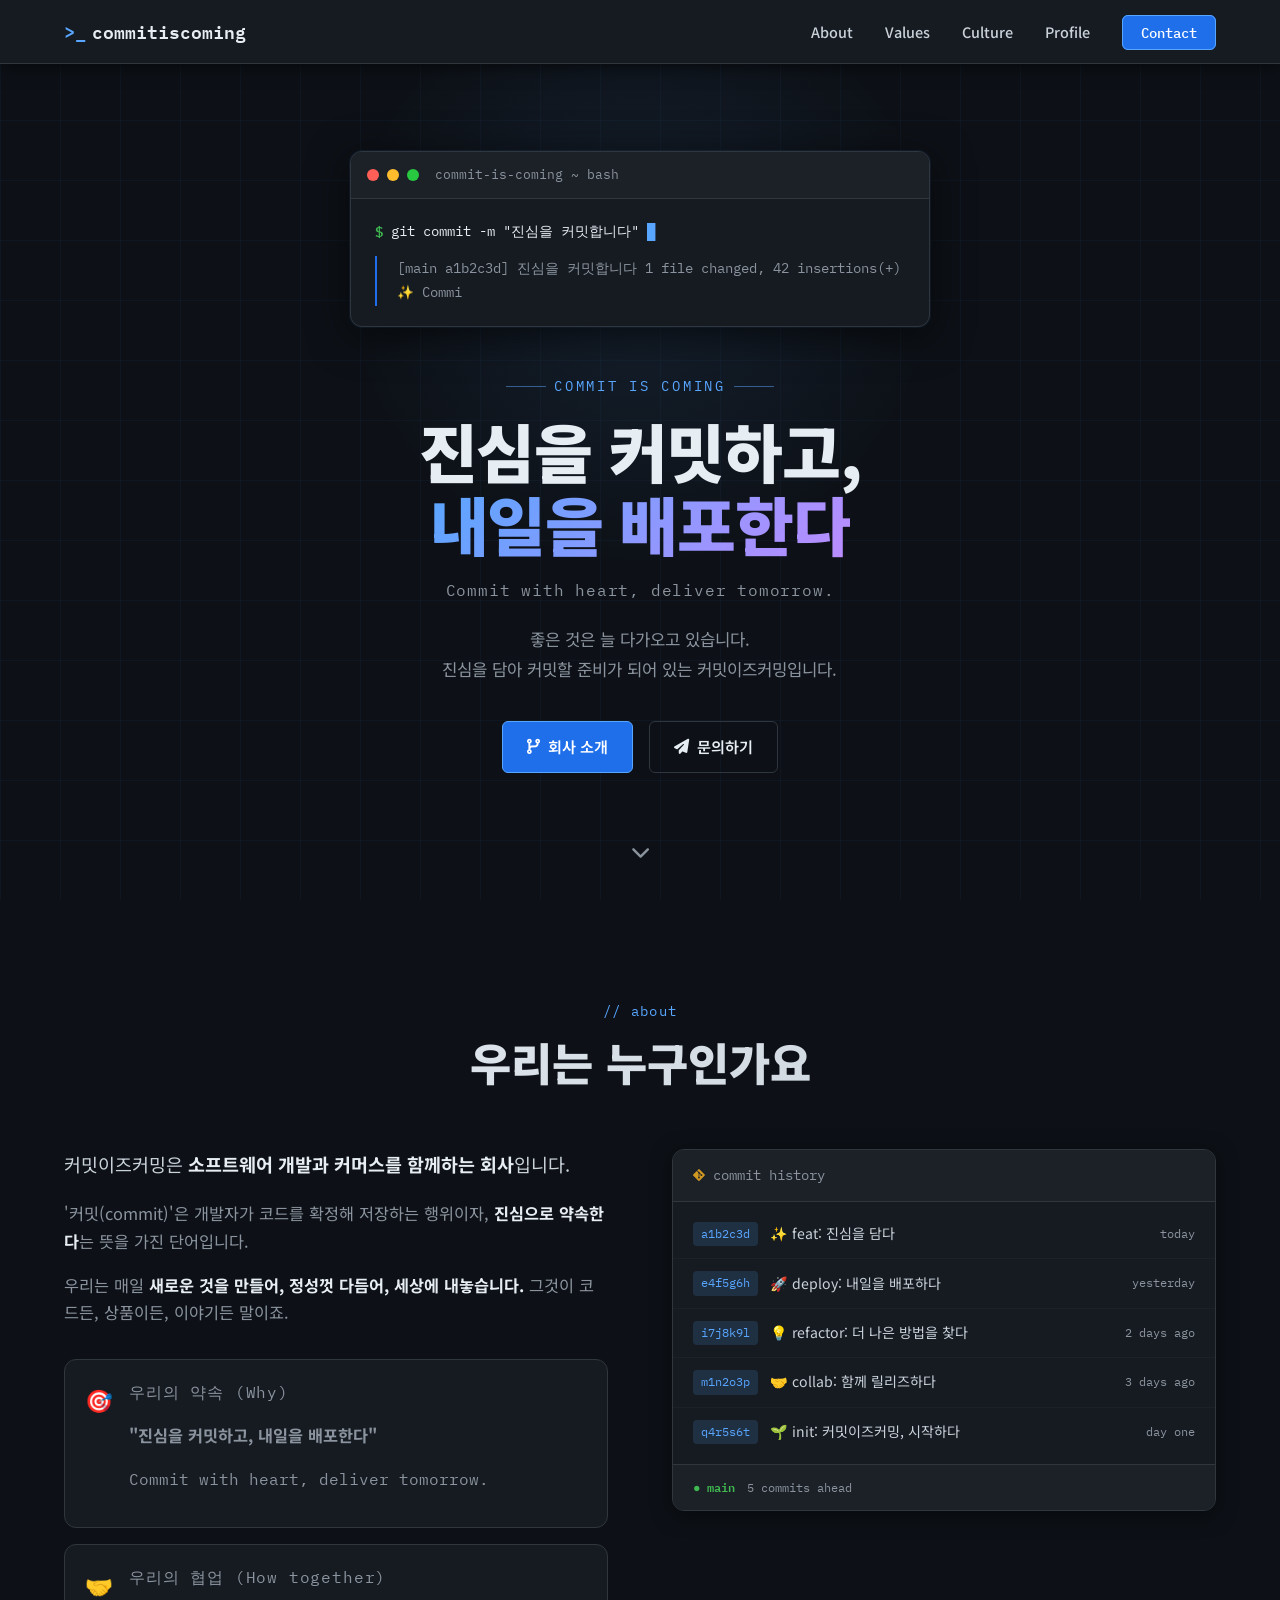
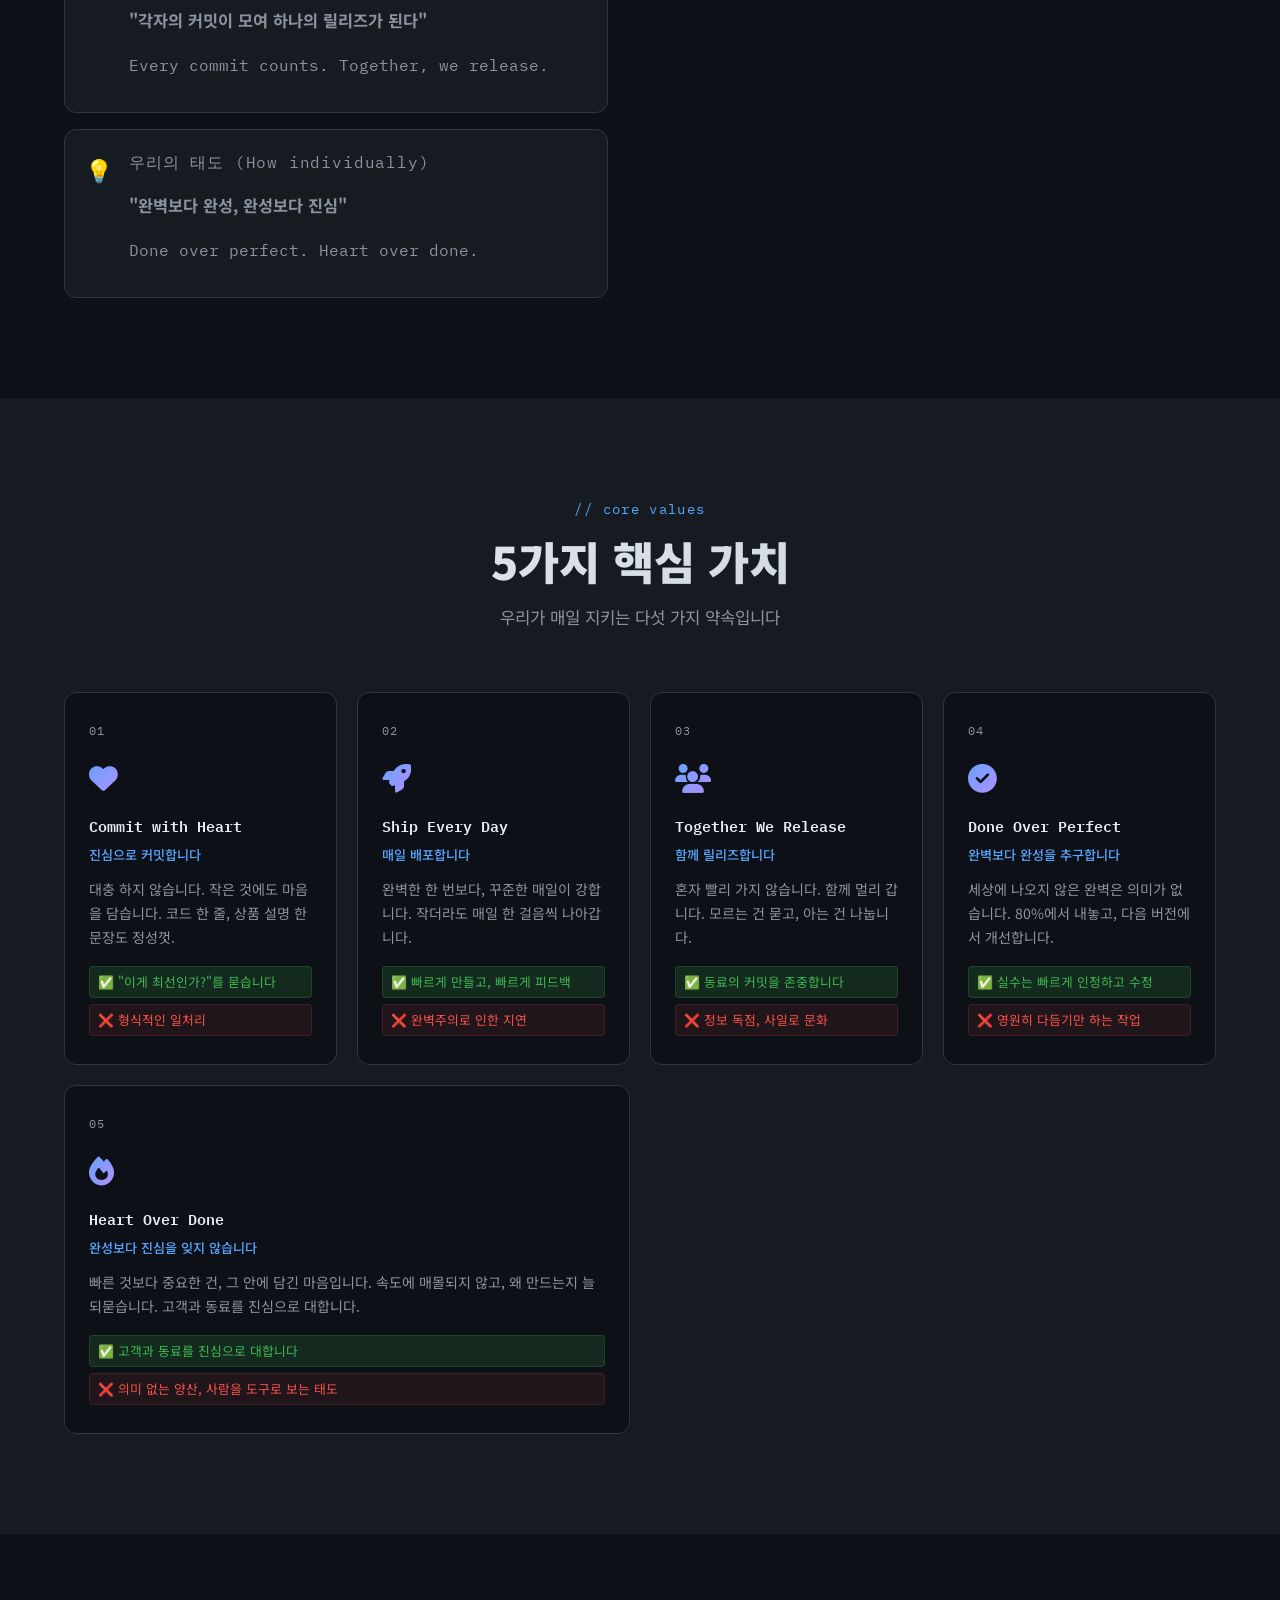
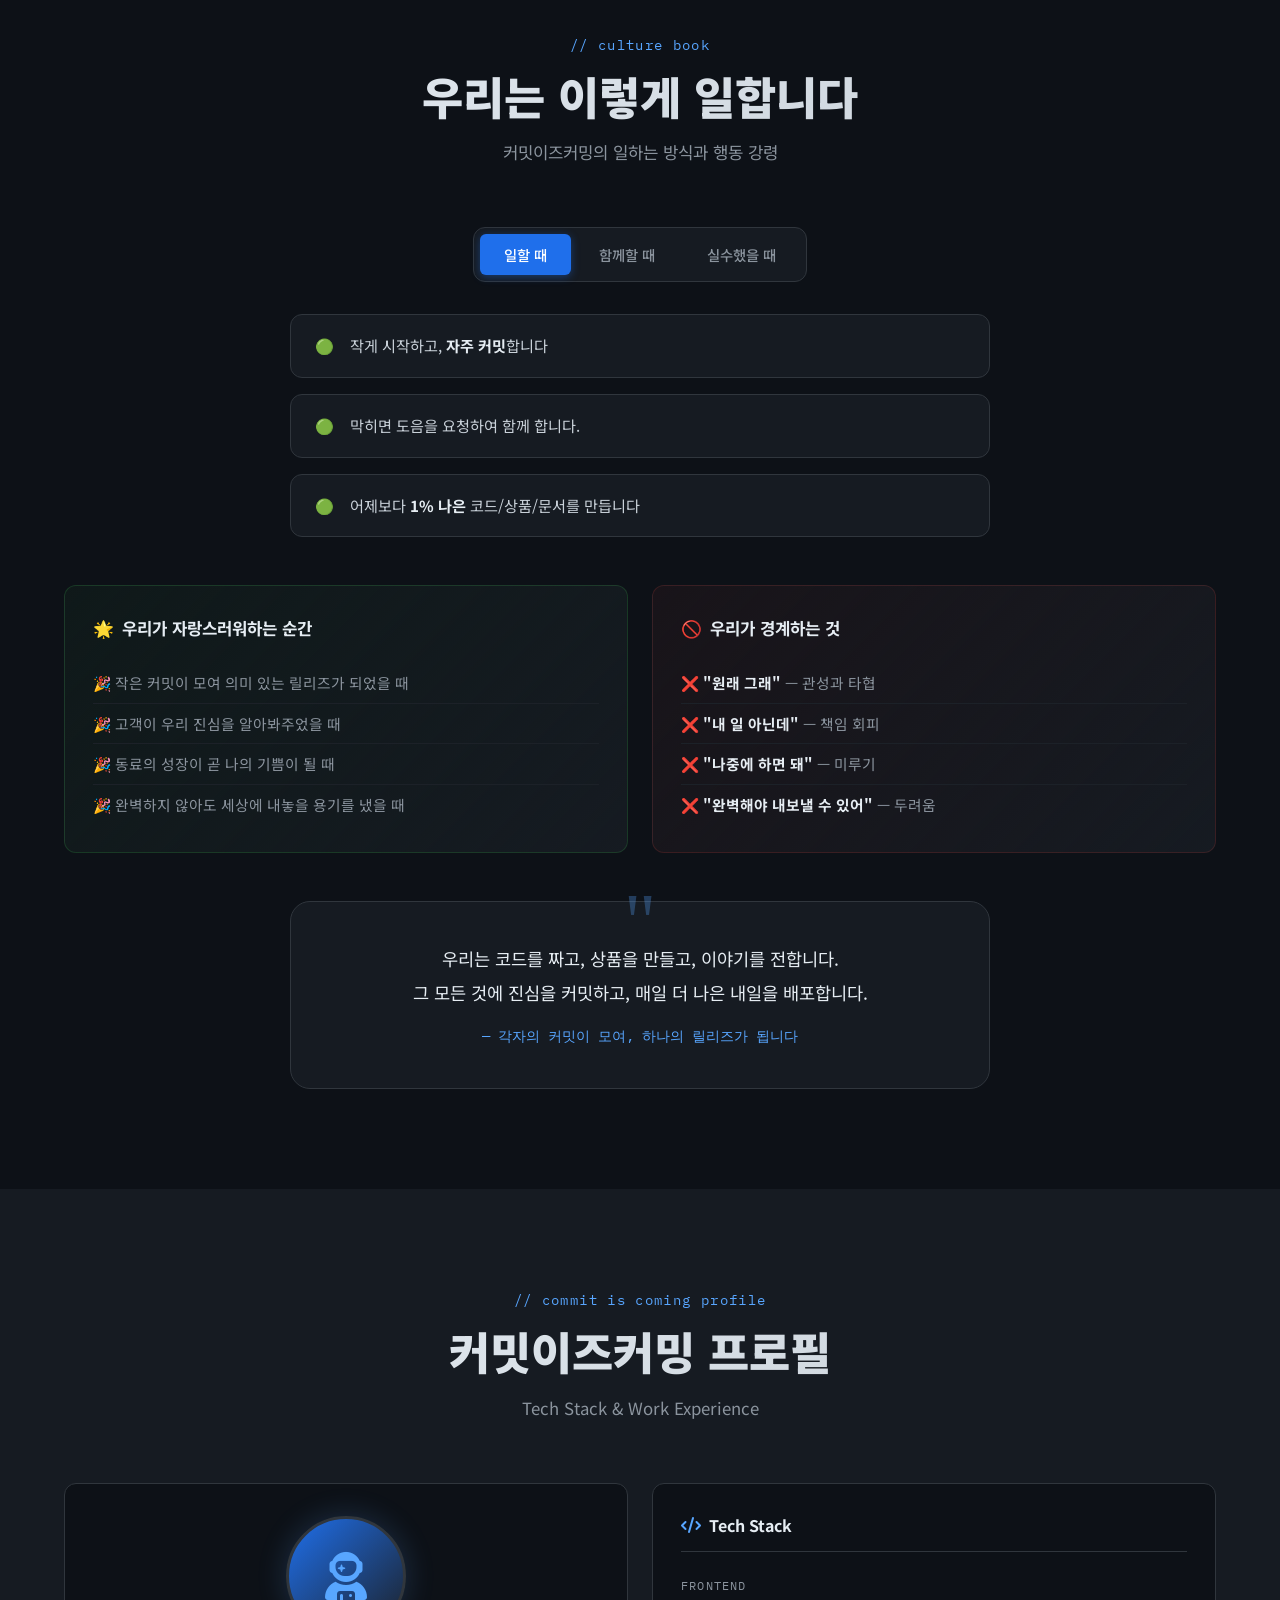
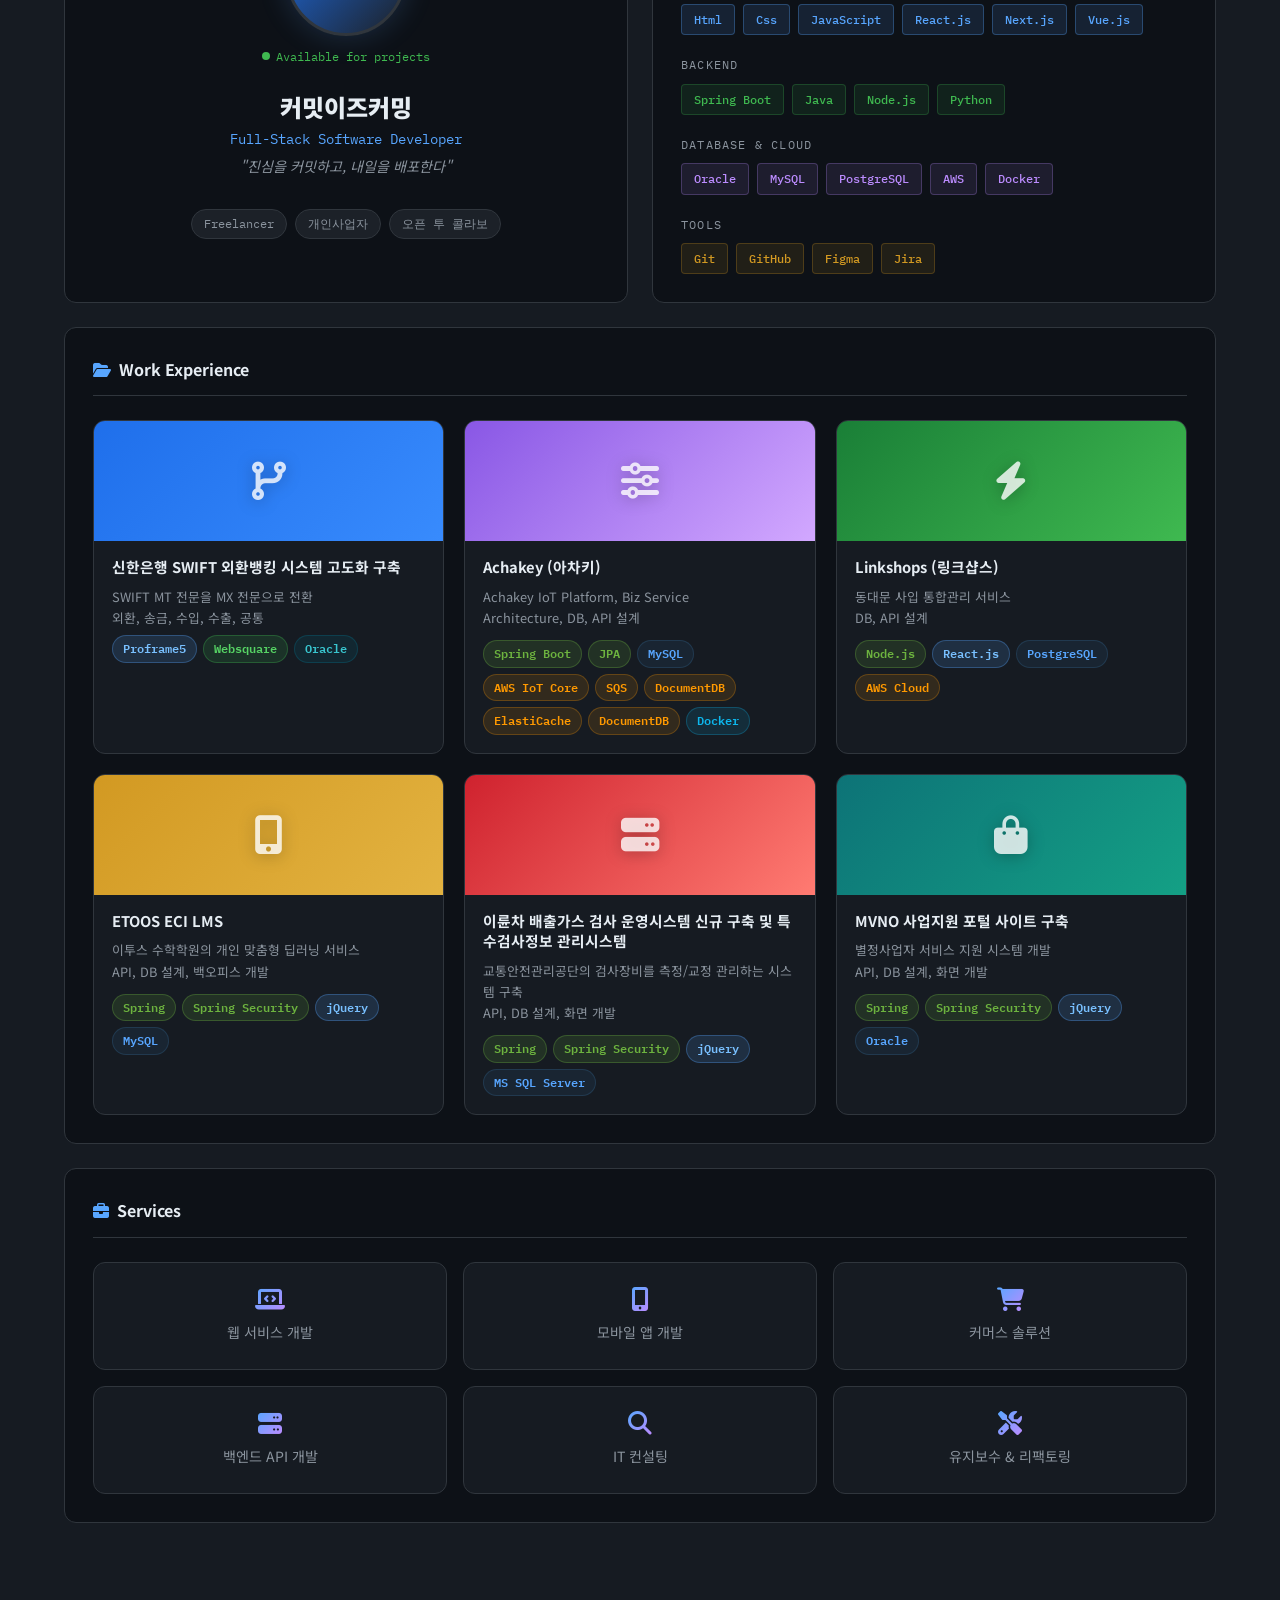
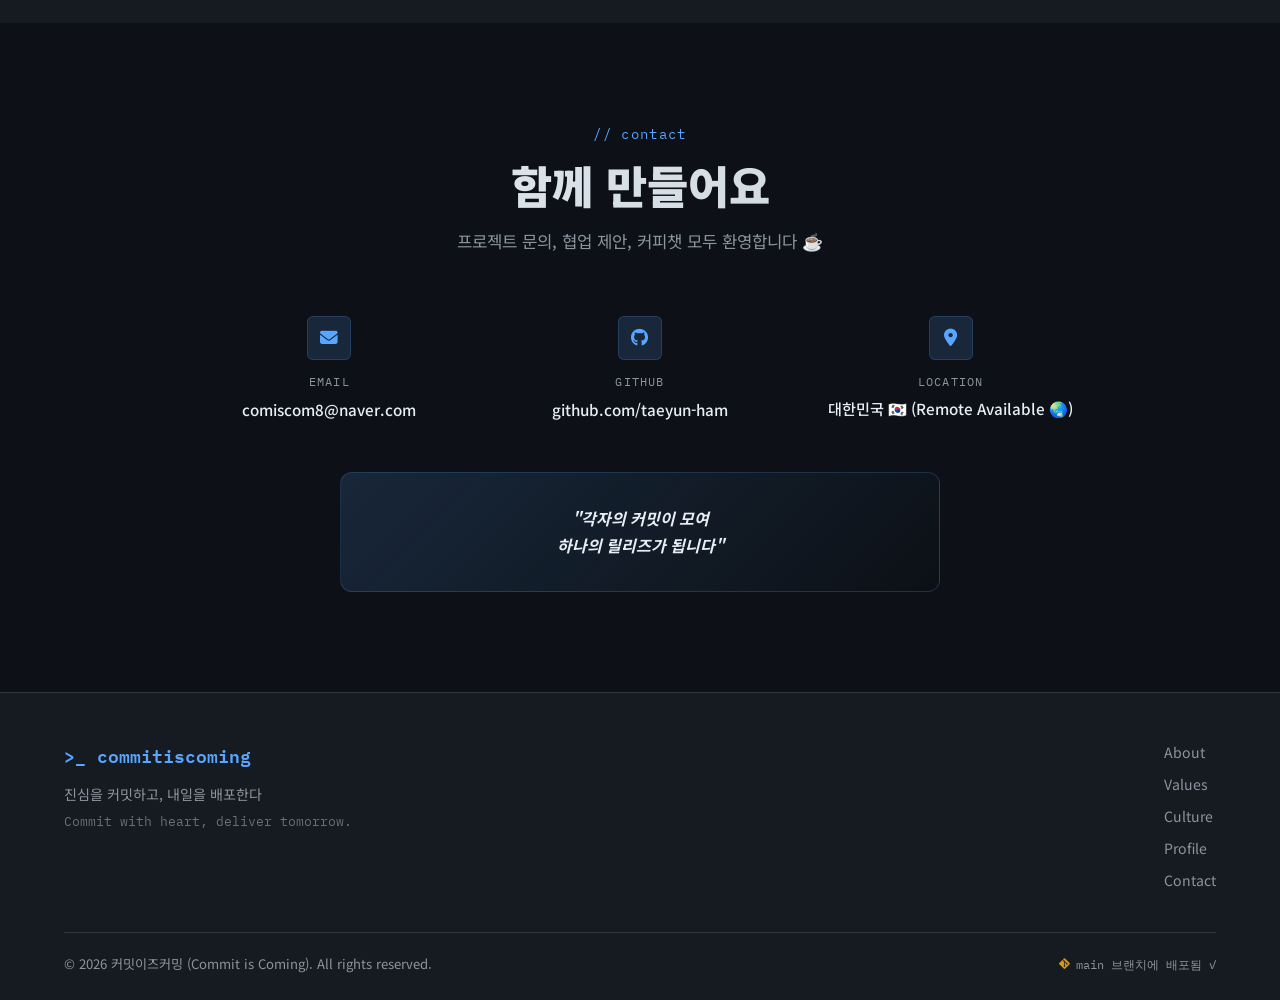
==== commit e244a90b: "Contaact 수정" ====
--- a/docs/index.html
+++ b/docs/index.html
@@ -605,38 +605,10 @@
                 <p class="contact-value">대한민국 🇰🇷 (Remote Available 🌏)</p>
               </div>
             </div>
-            <div class="contact-quote">
-              <p>"각자의 커밋이 모여<br/>하나의 릴리즈가 됩니다"</p>
-            </div>
-          </div>
-          <form class="contact-form" id="contact-form">
-            <div class="form-group">
-              <label for="name">이름 / 회사명</label>
-              <input type="text" id="name" name="name" placeholder="홍길동 / 커밋컴퍼니" required />
-            </div>
-            <div class="form-group">
-              <label for="email">이메일</label>
-              <input type="email" id="email" name="email" placeholder="hello@example.com" required />
-            </div>
-            <div class="form-group">
-              <label for="subject">문의 유형</label>
-              <select id="subject" name="subject">
-                <option value="">선택해주세요</option>
-                <option value="project">프로젝트 의뢰</option>
-                <option value="collab">협업 제안</option>
-                <option value="consult">IT 컨설팅</option>
-                <option value="other">기타</option>
-              </select>
-            </div>
-            <div class="form-group">
-              <label for="message">메시지</label>
-              <textarea id="message" name="message" rows="5" placeholder="안녕하세요! 프로젝트에 대해 이야기 나누고 싶습니다..." required></textarea>
-            </div>
-            <button type="submit" class="btn btn-primary btn-full">
-              <i class="fas fa-paper-plane"></i> 메시지 보내기
-            </button>
-            <p class="form-note">* 24시간 이내에 답변드리겠습니다</p>
-          </form>
+          </div>
+          <div class="contact-quote">
+            <p>"각자의 커밋이 모여<br/>하나의 릴리즈가 됩니다"</p>
+          </div>
         </div>
       </div>
     </section>
--- a/docs/css/style.css
+++ b/docs/css/style.css
@@ -1372,22 +1372,26 @@
 }
 
 .contact-wrapper {
+  display: flex;
+  flex-direction: column;
+  gap: 48px;
+  align-items: center;
+}
+
+.contact-info {
   display: grid;
-  grid-template-columns: 1fr 1.5fr;
-  gap: 64px;
-  align-items: start;
-}
-
-.contact-info {
+  grid-template-columns: repeat(3, 1fr);
+  gap: 32px;
+  width: 100%;
+  max-width: 900px;
+}
+
+.contact-item {
   display: flex;
   flex-direction: column;
-  gap: 24px;
-}
-
-.contact-item {
-  display: flex;
-  gap: 16px;
-  align-items: flex-start;
+  gap: 12px;
+  align-items: center;
+  text-align: center;
 }
 
 .contact-icon {
@@ -1424,11 +1428,19 @@
 }
 
 .contact-quote {
-  padding: 24px;
+  padding: 32px;
   background: linear-gradient(135deg, var(--color-primary-glow), transparent);
   border: 1px solid rgba(88,166,255,0.2);
   border-radius: var(--radius-md);
-  margin-top: 8px;
+  width: 100%;
+  max-width: 600px;
+  text-align: center;
+}
+
+.contact-quote p {
+  font-size: 1.1rem;
+  font-weight: 500;
+  line-height: 1.6;
 }
 
 .contact-quote p {
@@ -1727,9 +1739,9 @@
     grid-template-columns: repeat(2, 1fr);
   }
 
-  .contact-wrapper {
-    grid-template-columns: 1fr;
-    gap: 40px;
+  .contact-info {
+    grid-template-columns: repeat(2, 1fr);
+    gap: 24px;
   }
 }
 
@@ -1791,8 +1803,13 @@
     text-align: center;
   }
 
+  .contact-info {
+    grid-template-columns: 1fr;
+    gap: 20px;
+  }
+
   .contact-wrapper {
-    gap: 32px;
+    gap: 28px;
   }
 
   .scroll-top-btn {
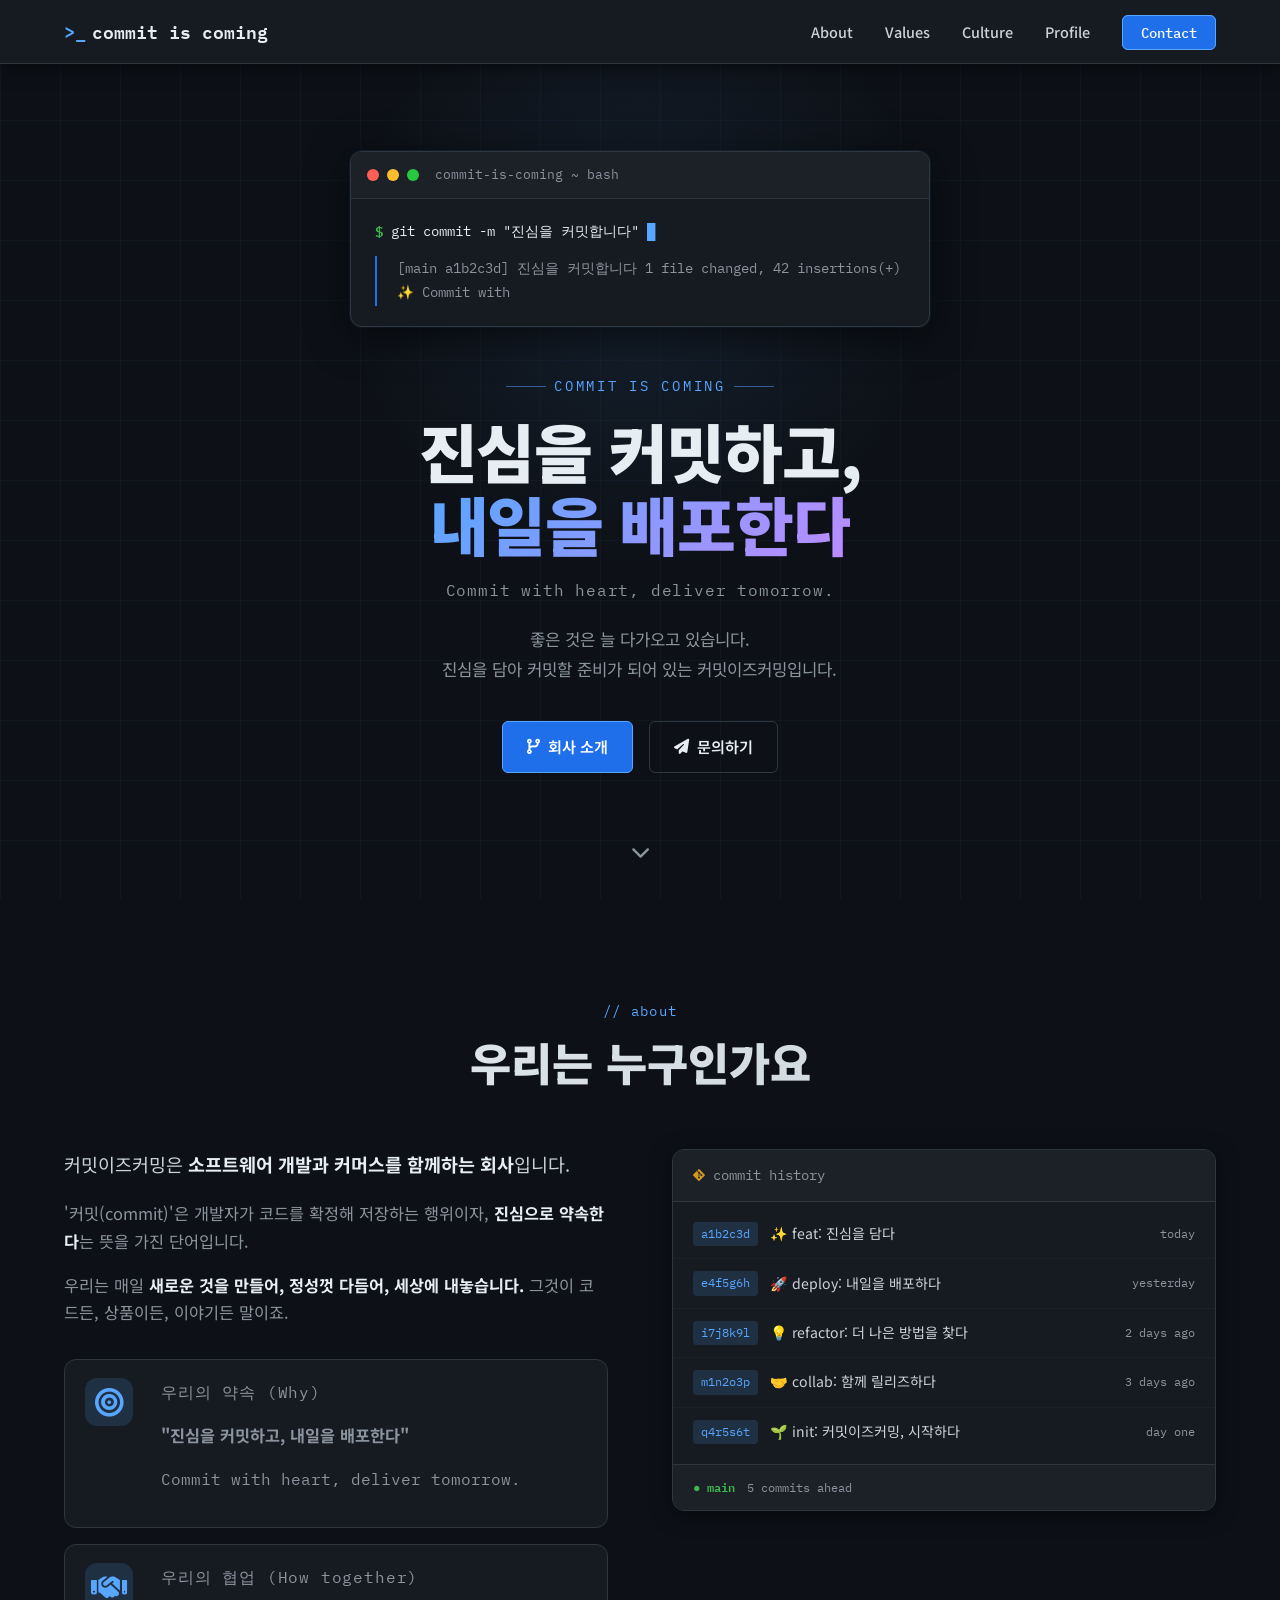
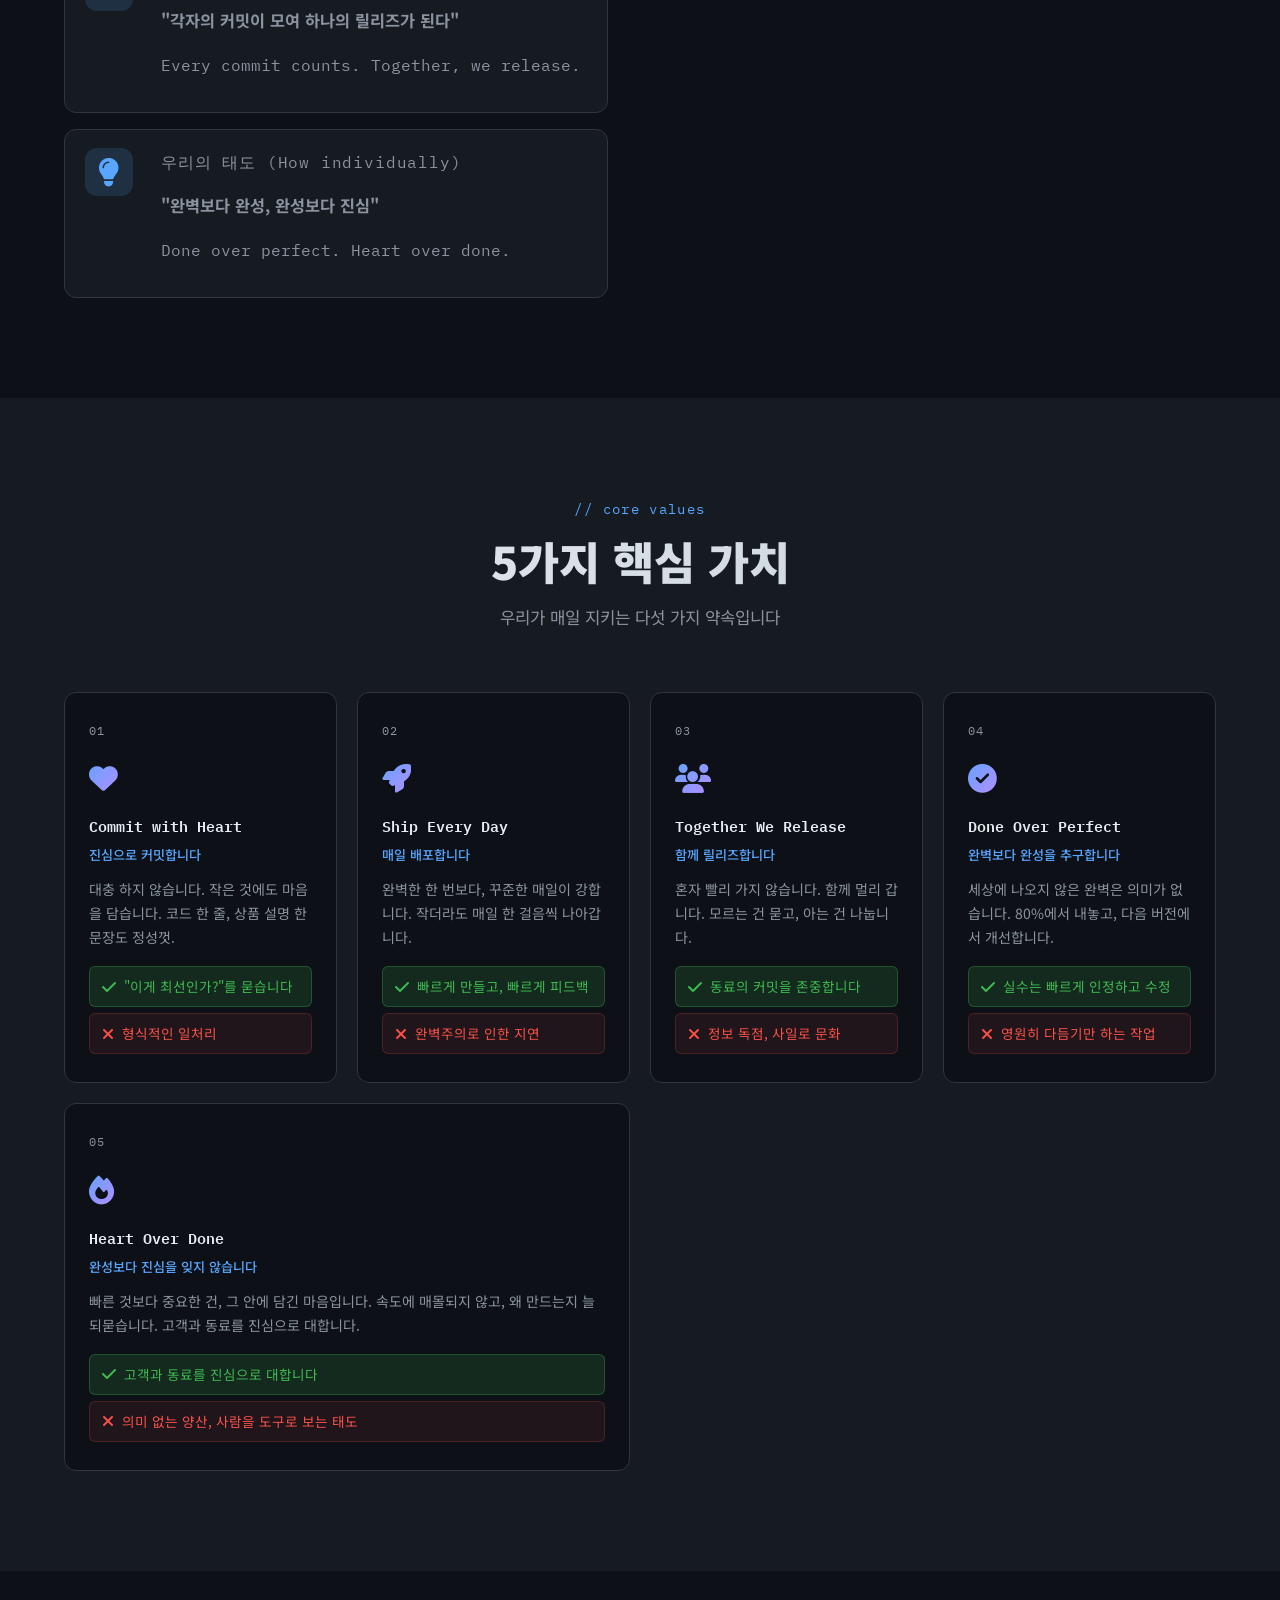
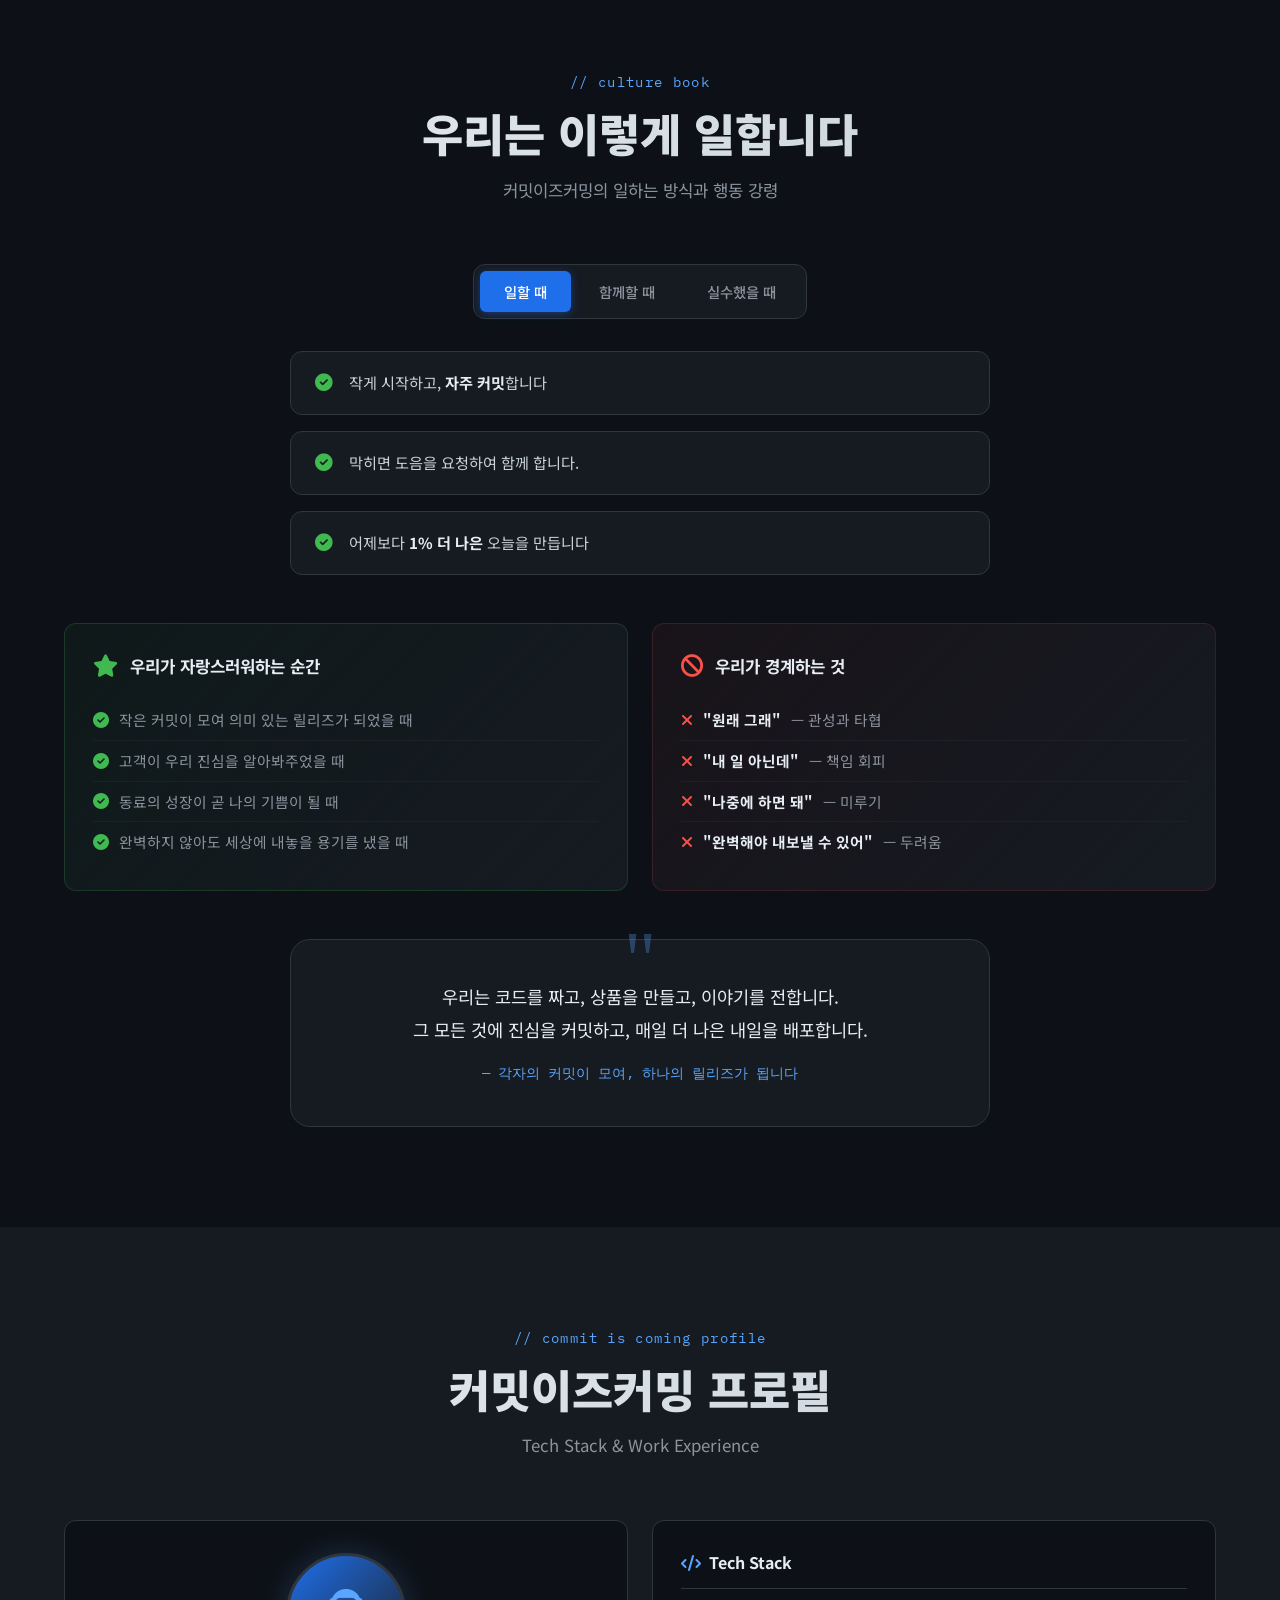
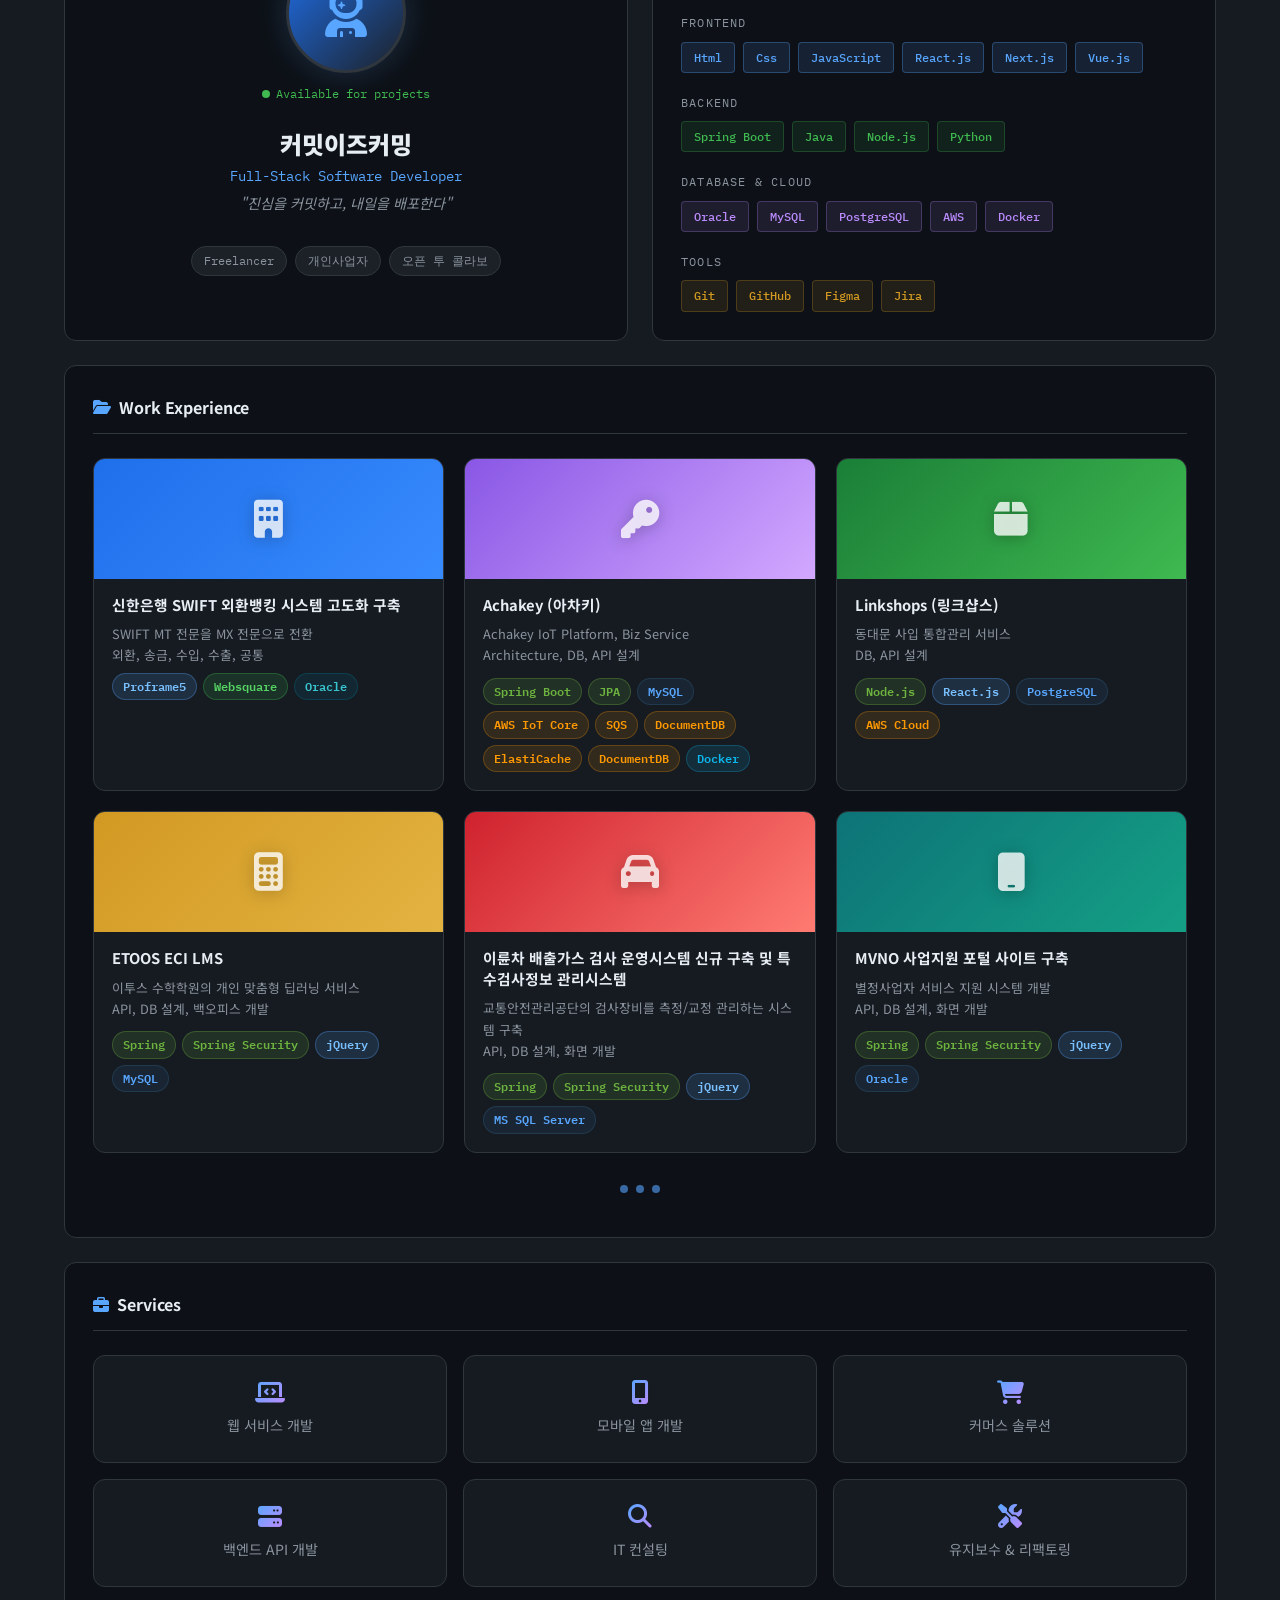
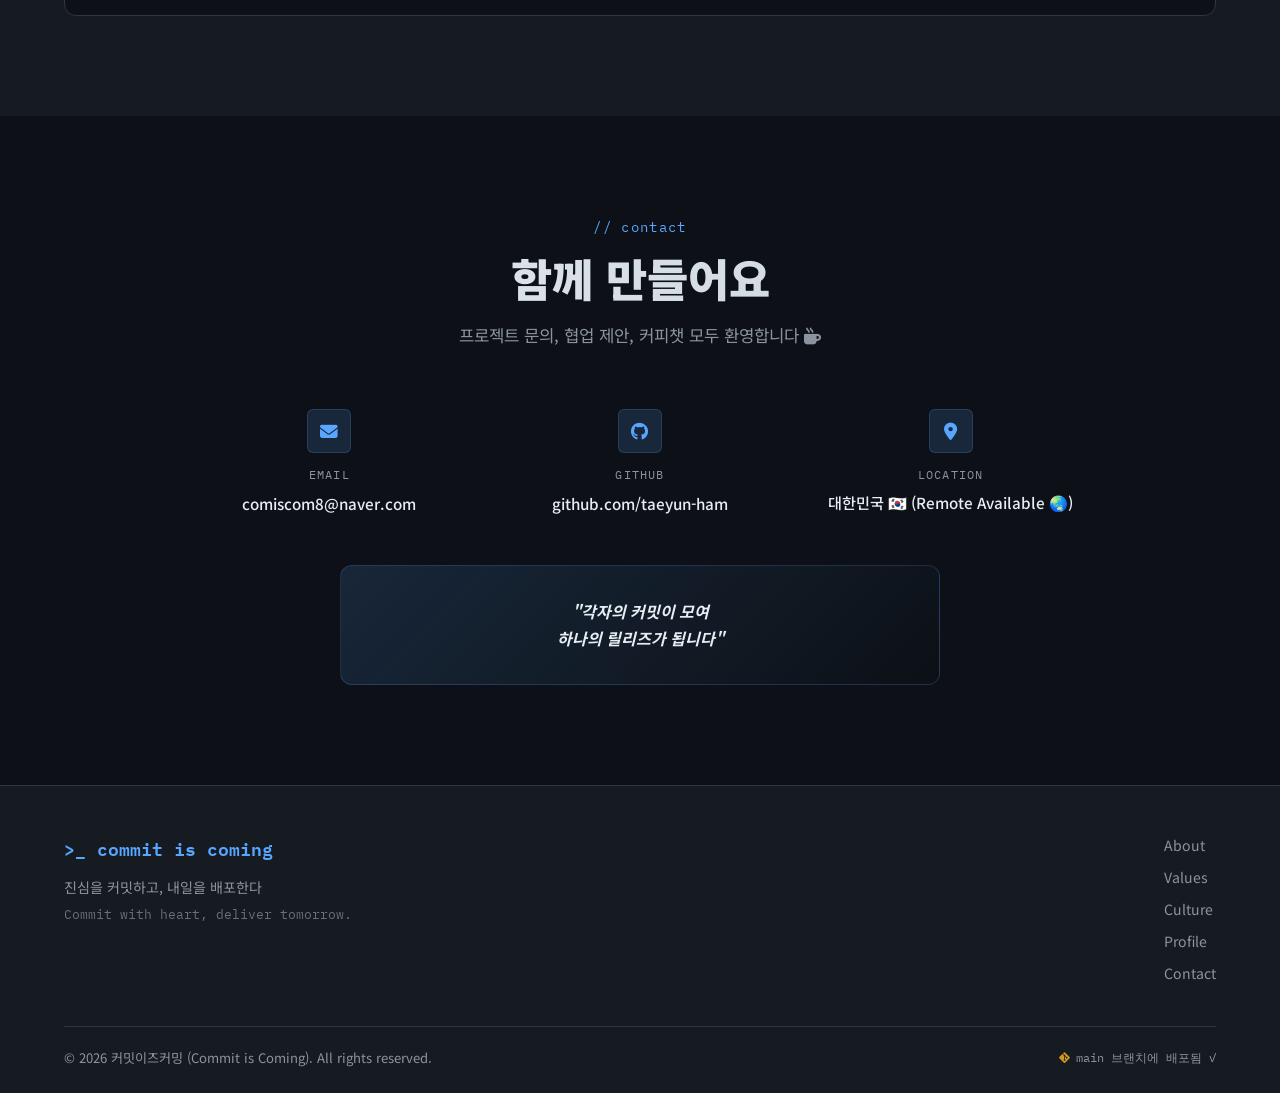
==== commit b1d9747e: "문구 수정" ====
--- a/docs/index.html
+++ b/docs/index.html
@@ -19,7 +19,7 @@
     <nav class="nav-container">
       <a href="#hero" class="nav-logo">
         <span class="logo-symbol">&gt;_</span>
-        <span class="logo-text">commitiscoming</span>
+        <span class="logo-text">commit is coming</span>
       </a>
       <ul class="nav-links">
         <li><a href="#about">About</a></li>
@@ -110,7 +110,7 @@
             </p>
             <div class="about-slogans">
               <div class="slogan-card">
-                <span class="slogan-icon">🎯</span>
+                <div class="slogan-icon"><i class="fas fa-bullseye"></i></div>
                 <div>
                   <p class="slogan-label">우리의 약속 (Why)</p>
                   <p class="slogan-text">"진심을 커밋하고, 내일을 배포한다"</p>
@@ -118,7 +118,7 @@
                 </div>
               </div>
               <div class="slogan-card">
-                <span class="slogan-icon">🤝</span>
+                <div class="slogan-icon"><i class="fas fa-handshake"></i></div>
                 <div>
                   <p class="slogan-label">우리의 협업 (How together)</p>
                   <p class="slogan-text">"각자의 커밋이 모여 하나의 릴리즈가 된다"</p>
@@ -126,7 +126,7 @@
                 </div>
               </div>
               <div class="slogan-card">
-                <span class="slogan-icon">💡</span>
+                <div class="slogan-icon"><i class="fas fa-lightbulb"></i></div>
                 <div>
                   <p class="slogan-label">우리의 태도 (How individually)</p>
                   <p class="slogan-text">"완벽보다 완성, 완성보다 진심"</p>
@@ -193,8 +193,8 @@
             <p class="value-subtitle">진심으로 커밋합니다</p>
             <p class="value-desc">대충 하지 않습니다. 작은 것에도 마음을 담습니다. 코드 한 줄, 상품 설명 한 문장도 정성껏.</p>
             <div class="value-checks">
-              <span class="check-do">✅ "이게 최선인가?"를 묻습니다</span>
-              <span class="check-dont">❌ 형식적인 일처리</span>
+              <span class="check-do"><i class="fas fa-check"></i>"이게 최선인가?"를 묻습니다</span>
+              <span class="check-dont"><i class="fas fa-xmark"></i>형식적인 일처리</span>
             </div>
           </div>
           <div class="value-card" data-index="02">
@@ -204,8 +204,8 @@
             <p class="value-subtitle">매일 배포합니다</p>
             <p class="value-desc">완벽한 한 번보다, 꾸준한 매일이 강합니다. 작더라도 매일 한 걸음씩 나아갑니다.</p>
             <div class="value-checks">
-              <span class="check-do">✅ 빠르게 만들고, 빠르게 피드백</span>
-              <span class="check-dont">❌ 완벽주의로 인한 지연</span>
+              <span class="check-do"><i class="fas fa-check"></i>빠르게 만들고, 빠르게 피드백</span>
+              <span class="check-dont"><i class="fas fa-xmark"></i>완벽주의로 인한 지연</span>
             </div>
           </div>
           <div class="value-card" data-index="03">
@@ -215,8 +215,8 @@
             <p class="value-subtitle">함께 릴리즈합니다</p>
             <p class="value-desc">혼자 빨리 가지 않습니다. 함께 멀리 갑니다. 모르는 건 묻고, 아는 건 나눕니다.</p>
             <div class="value-checks">
-              <span class="check-do">✅ 동료의 커밋을 존중합니다</span>
-              <span class="check-dont">❌ 정보 독점, 사일로 문화</span>
+              <span class="check-do"><i class="fas fa-check"></i>동료의 커밋을 존중합니다</span>
+              <span class="check-dont"><i class="fas fa-xmark"></i>정보 독점, 사일로 문화</span>
             </div>
           </div>
           <div class="value-card" data-index="04">
@@ -226,8 +226,8 @@
             <p class="value-subtitle">완벽보다 완성을 추구합니다</p>
             <p class="value-desc">세상에 나오지 않은 완벽은 의미가 없습니다. 80%에서 내놓고, 다음 버전에서 개선합니다.</p>
             <div class="value-checks">
-              <span class="check-do">✅ 실수는 빠르게 인정하고 수정</span>
-              <span class="check-dont">❌ 영원히 다듬기만 하는 작업</span>
+              <span class="check-do"><i class="fas fa-check"></i>실수는 빠르게 인정하고 수정</span>
+              <span class="check-dont"><i class="fas fa-xmark"></i>영원히 다듬기만 하는 작업</span>
             </div>
           </div>
           <div class="value-card value-card--wide" data-index="05">
@@ -237,8 +237,8 @@
             <p class="value-subtitle">완성보다 진심을 잊지 않습니다</p>
             <p class="value-desc">빠른 것보다 중요한 건, 그 안에 담긴 마음입니다. 속도에 매몰되지 않고, 왜 만드는지 늘 되묻습니다. 고객과 동료를 진심으로 대합니다.</p>
             <div class="value-checks">
-              <span class="check-do">✅ 고객과 동료를 진심으로 대합니다</span>
-              <span class="check-dont">❌ 의미 없는 양산, 사람을 도구로 보는 태도</span>
+              <span class="check-do"><i class="fas fa-check"></i>고객과 동료를 진심으로 대합니다</span>
+              <span class="check-dont"><i class="fas fa-xmark"></i>의미 없는 양산, 사람을 도구로 보는 태도</span>
             </div>
           </div>
         </div>
@@ -265,31 +265,31 @@
           <div class="tab-panel active" id="tab-working">
             <div class="conduct-list">
               <div class="conduct-item">
-                <span class="conduct-icon green">🟢</span>
+                <i class="fas fa-check-circle conduct-icon-checked"></i>
                 <span>작게 시작하고, <strong>자주 커밋</strong>합니다</span>
               </div>
               <div class="conduct-item">
-                <span class="conduct-icon green">🟢</span>
+                <i class="fas fa-check-circle conduct-icon-checked"></i>
                 <span>막히면  <striong>도음</strong>을 요청하여 함께 합니다.</span>
               </div>
               <div class="conduct-item">
-                <span class="conduct-icon green">🟢</span>
-                <span>어제보다 <strong>1% 나은</strong> 코드/상품/문서를 만듭니다</span>
+                <i class="fas fa-check-circle conduct-icon-checked"></i>
+                <span>어제보다 <strong>1% 더 나은</strong> 오늘을 만듭니다</span>
               </div>
             </div>
           </div>
           <div class="tab-panel" id="tab-together">
             <div class="conduct-list">
               <div class="conduct-item">
-                <span class="conduct-icon green">🟢</span>
+                <i class="fas fa-check-circle conduct-icon-checked"></i>
                 <span>동료의 PR과 아이디어에 <strong>건설적인 리뷰</strong>를 남깁니다</span>
               </div>
               <div class="conduct-item">
-                <span class="conduct-icon green">🟢</span>
+                <i class="fas fa-check-circle conduct-icon-checked"></i>
                 <span><strong>칭찬은 공개적으로</strong>, 피드백은 정중하게</span>
               </div>
               <div class="conduct-item">
-                <span class="conduct-icon green">🟢</span>
+                <i class="fas fa-check-circle conduct-icon-checked"></i>
                 <span>회의는 <strong>결론과 다음 액션</strong>으로 끝냅니다</span>
               </div>
             </div>
@@ -297,15 +297,15 @@
           <div class="tab-panel" id="tab-mistake">
             <div class="conduct-list">
               <div class="conduct-item">
-                <span class="conduct-icon green">🟢</span>
+                <i class="fas fa-check-circle conduct-icon-checked"></i>
                 <span>빠르게 인정하고, <strong>빠르게 롤백/수정</strong>합니다</span>
               </div>
               <div class="conduct-item">
-                <span class="conduct-icon green">🟢</span>
+                <i class="fas fa-check-circle conduct-icon-checked"></i>
                 <span>책임을 돌리지 않고, <strong>함께 회고</strong>합니다</span>
               </div>
               <div class="conduct-item">
-                <span class="conduct-icon green">🟢</span>
+                <i class="fas fa-check-circle conduct-icon-checked"></i>
                 <span>같은 실수를 반복하지 않도록 <strong>기록을 남깁니다</strong></span>
               </div>
             </div>
@@ -316,24 +316,24 @@
         <div class="culture-dual">
           <div class="culture-card pride">
             <h3 class="culture-card-title">
-              <span class="culture-card-icon">🌟</span> 우리가 자랑스러워하는 순간
+              <i class="fas fa-star culture-card-icon"></i> 우리가 자랑스러워하는 순간
             </h3>
             <ul class="culture-card-list">
-              <li>🎉 작은 커밋이 모여 의미 있는 릴리즈가 되었을 때</li>
-              <li>🎉 고객이 우리 진심을 알아봐주었을 때</li>
-              <li>🎉 동료의 성장이 곧 나의 기쁨이 될 때</li>
-              <li>🎉 완벽하지 않아도 세상에 내놓을 용기를 냈을 때</li>
+              <li><i class="fas fa-circle-check"></i>작은 커밋이 모여 의미 있는 릴리즈가 되었을 때</li>
+              <li><i class="fas fa-circle-check"></i>고객이 우리 진심을 알아봐주었을 때</li>
+              <li><i class="fas fa-circle-check"></i>동료의 성장이 곧 나의 기쁨이 될 때</li>
+              <li><i class="fas fa-circle-check"></i>완벽하지 않아도 세상에 내놓을 용기를 냈을 때</li>
             </ul>
           </div>
           <div class="culture-card watch">
             <h3 class="culture-card-title">
-              <span class="culture-card-icon">🚫</span> 우리가 경계하는 것
+              <i class="fas fa-ban culture-card-icon"></i> 우리가 경계하는 것
             </h3>
             <ul class="culture-card-list">
-              <li>❌ <strong>"원래 그래"</strong> — 관성과 타협</li>
-              <li>❌ <strong>"내 일 아닌데"</strong> — 책임 회피</li>
-              <li>❌ <strong>"나중에 하면 돼"</strong> — 미루기</li>
-              <li>❌ <strong>"완벽해야 내보낼 수 있어"</strong> — 두려움</li>
+              <li><i class="fas fa-xmark"></i><strong>"원래 그래"</strong> — 관성과 타협</li>
+              <li><i class="fas fa-xmark"></i><strong>"내 일 아닌데"</strong> — 책임 회피</li>
+              <li><i class="fas fa-xmark"></i><strong>"나중에 하면 돼"</strong> — 미루기</li>
+              <li><i class="fas fa-xmark"></i><strong>"완벽해야 내보낼 수 있어"</strong> — 두려움</li>
             </ul>
           </div>
         </div>
@@ -437,7 +437,7 @@
 
               <div class="project-card">
                 <div class="project-card-thumb project-thumb-1">
-                  <i class="fas fa-code-branch"></i>
+                  <i class="fas fa-building"></i>
                 </div>
                 <div class="project-card-body">
                   <h5 class="project-card-title"><span style="font-size: 14.72px;">신한은행 SWIFT 외환뱅킹 시스템 고도화 구축</span></h5>
@@ -452,7 +452,7 @@
 
               <div class="project-card">
                 <div class="project-card-thumb project-thumb-2">
-                  <i class="fas fa-sliders-h"></i>
+                  <i class="fas fa-key"></i>
                 </div>
                 <div class="project-card-body">
                   <h5 class="project-card-title">Achakey (아차키)</h5>
@@ -473,7 +473,7 @@
 
               <div class="project-card">
                 <div class="project-card-thumb project-thumb-3">
-                  <i class="fas fa-bolt"></i>
+                  <i class="fas fa-box"></i>
                 </div>
                 <div class="project-card-body">
                   <h5 class="project-card-title">Linkshops (링크샵스)</h5>
@@ -489,7 +489,7 @@
 
               <div class="project-card">
                 <div class="project-card-thumb project-thumb-4">
-                  <i class="fas fa-mobile-alt"></i>
+                  <i class="fas fa-calculator"></i>
                 </div>
                 <div class="project-card-body">
                   <h5 class="project-card-title">ETOOS ECI LMS</h5>
@@ -505,7 +505,7 @@
 
               <div class="project-card">
                 <div class="project-card-thumb project-thumb-5">
-                  <i class="fas fa-server"></i>
+                  <i class="fas fa-car"></i>
                 </div>
                 <div class="project-card-body">
                   <h5 class="project-card-title">이륜차 배출가스 검사 운영시스템 신규 구축 및 특수검사정보 관리시스템</h5>
@@ -521,7 +521,7 @@
 
               <div class="project-card">
                 <div class="project-card-thumb project-thumb-6">
-                  <i class="fas fa-shopping-bag"></i>
+                  <i class="fas fa-mobile"></i>
                 </div>
                 <div class="project-card-body">
                   <h5 class="project-card-title">MVNO 사업지원 포털 사이트 구축</h5>
@@ -536,6 +536,13 @@
               </div>
 
             </div>
+
+            <!-- More Projects Indicator -->
+            <div class="projects-more-indicator">
+              <span class="dot"></span>
+              <span class="dot"></span>
+              <span class="dot"></span>
+            </div>
           </div>
 
           <!-- Services -->
@@ -580,7 +587,7 @@
         <div class="section-header">
           <span class="section-label">// Contact</span>
           <h2 class="section-title">함께 만들어요</h2>
-          <p class="section-desc">프로젝트 문의, 협업 제안, 커피챗 모두 환영합니다 ☕</p>
+          <p class="section-desc">프로젝트 문의, 협업 제안, 커피챗 모두 환영합니다 <i class="fas fa-mug-hot"></i></p>
         </div>
         <div class="contact-wrapper">
           <div class="contact-info">
@@ -620,7 +627,7 @@
     <div class="container">
       <div class="footer-top">
         <div class="footer-brand">
-          <span class="footer-logo">&gt;_ commitiscoming</span>
+          <span class="footer-logo">&gt;_ commit is coming</span>
           <p>진심을 커밋하고, 내일을 배포한다</p>
           <p class="footer-en">Commit with heart, deliver tomorrow.</p>
         </div>
--- a/docs/css/style.css
+++ b/docs/css/style.css
@@ -597,9 +597,23 @@
 }
 
 .slogan-icon {
-  font-size: 1.4rem;
+  font-size: 1.8rem;
   flex-shrink: 0;
-  margin-top: 2px;
+  margin-right: 12px;
+  color: var(--color-primary);
+  display: flex;
+  align-items: center;
+  justify-content: center;
+  width: 48px;
+  height: 48px;
+  background: var(--color-primary-glow);
+  border-radius: var(--radius-md);
+  transition: all var(--transition);
+}
+
+.slogan-card:hover .slogan-icon {
+  transform: scale(1.1);
+  background: rgba(88, 166, 255, 0.25);
 }
 
 .slogan-label {
@@ -804,21 +818,45 @@
 }
 
 .check-do, .check-dont {
-  font-size: 0.8rem;
-  padding: 4px 8px;
-  border-radius: 4px;
+  font-size: 0.85rem;
+  padding: 8px 12px;
+  border-radius: 6px;
+  display: flex;
+  align-items: center;
+  gap: 8px;
+  transition: all var(--transition);
 }
 
 .check-do {
   background: var(--color-accent-glow);
   color: var(--color-accent);
-  border: 1px solid rgba(63,185,80,0.2);
+  border: 1px solid rgba(63,185,80,0.3);
+}
+
+.check-do:hover {
+  background: rgba(63,185,80,0.2);
+  border-color: var(--color-accent);
+}
+
+.check-do i {
+  flex-shrink: 0;
+  font-size: 1rem;
 }
 
 .check-dont {
   background: rgba(248,81,73,0.08);
   color: var(--color-error);
-  border: 1px solid rgba(248,81,73,0.15);
+  border: 1px solid rgba(248,81,73,0.2);
+}
+
+.check-dont:hover {
+  background: rgba(248,81,73,0.15);
+  border-color: var(--color-error);
+}
+
+.check-dont i {
+  flex-shrink: 0;
+  font-size: 1rem;
 }
 
 /* ============================================================
@@ -916,6 +954,12 @@
   color: var(--color-text);
 }
 
+.conduct-icon-checked {
+  color: var(--color-accent);
+  font-size: 1.1rem;
+  flex-shrink: 0;
+}
+
 /* Dual Cards */
 .culture-dual {
   display: grid;
@@ -947,7 +991,20 @@
   color: var(--color-text);
   display: flex;
   align-items: center;
-  gap: 8px;
+  gap: 12px;
+}
+
+.culture-card-icon {
+  font-size: 1.4rem;
+  flex-shrink: 0;
+}
+
+.culture-card.pride .culture-card-icon {
+  color: var(--color-accent);
+}
+
+.culture-card.watch .culture-card-icon {
+  color: var(--color-error);
 }
 
 .culture-card-list li {
@@ -956,6 +1013,22 @@
   color: var(--color-text-muted);
   border-bottom: 1px solid var(--color-bg-3);
   line-height: 1.6;
+  display: flex;
+  align-items: center;
+  gap: 10px;
+}
+
+.culture-card-list li i {
+  flex-shrink: 0;
+  font-size: 1rem;
+}
+
+.culture-card.pride .culture-card-list li i {
+  color: var(--color-accent);
+}
+
+.culture-card.watch .culture-card-list li i {
+  color: var(--color-error);
 }
 
 .culture-card-list li:last-child { border-bottom: none; }
@@ -1304,6 +1377,48 @@
 .tag-pg      { background: rgba(51,103,145,0.15); color: #58a6ff; border: 1px solid rgba(51,103,145,0.3); }
 .tag-aws     { background: rgba(255,153,0,0.12);  color: #ff9900; border: 1px solid rgba(255,153,0,0.25); }
 .tag-docker  { background: rgba(13,183,237,0.12); color: #0db7ed; border: 1px solid rgba(13,183,237,0.25); }
+
+/* More Projects Indicator */
+.projects-more-indicator {
+  display: flex;
+  justify-content: center;
+  align-items: center;
+  gap: 8px;
+  padding: 32px 0 16px;
+  opacity: 0.6;
+  transition: opacity var(--transition);
+}
+
+.projects-more-indicator:hover {
+  opacity: 1;
+}
+
+.projects-more-indicator .dot {
+  width: 8px;
+  height: 8px;
+  border-radius: 50%;
+  background: var(--color-primary);
+  animation: bounce 1.4s infinite ease-in-out;
+}
+
+.projects-more-indicator .dot:nth-child(1) {
+  animation-delay: -0.32s;
+}
+
+.projects-more-indicator .dot:nth-child(2) {
+  animation-delay: -0.16s;
+}
+
+@keyframes bounce {
+  0%, 80%, 100% {
+    transform: scale(0.8);
+    opacity: 0.5;
+  }
+  40% {
+    transform: scale(1);
+    opacity: 1;
+  }
+}
 
 .timeline-content p {
   font-size: 0.85rem;
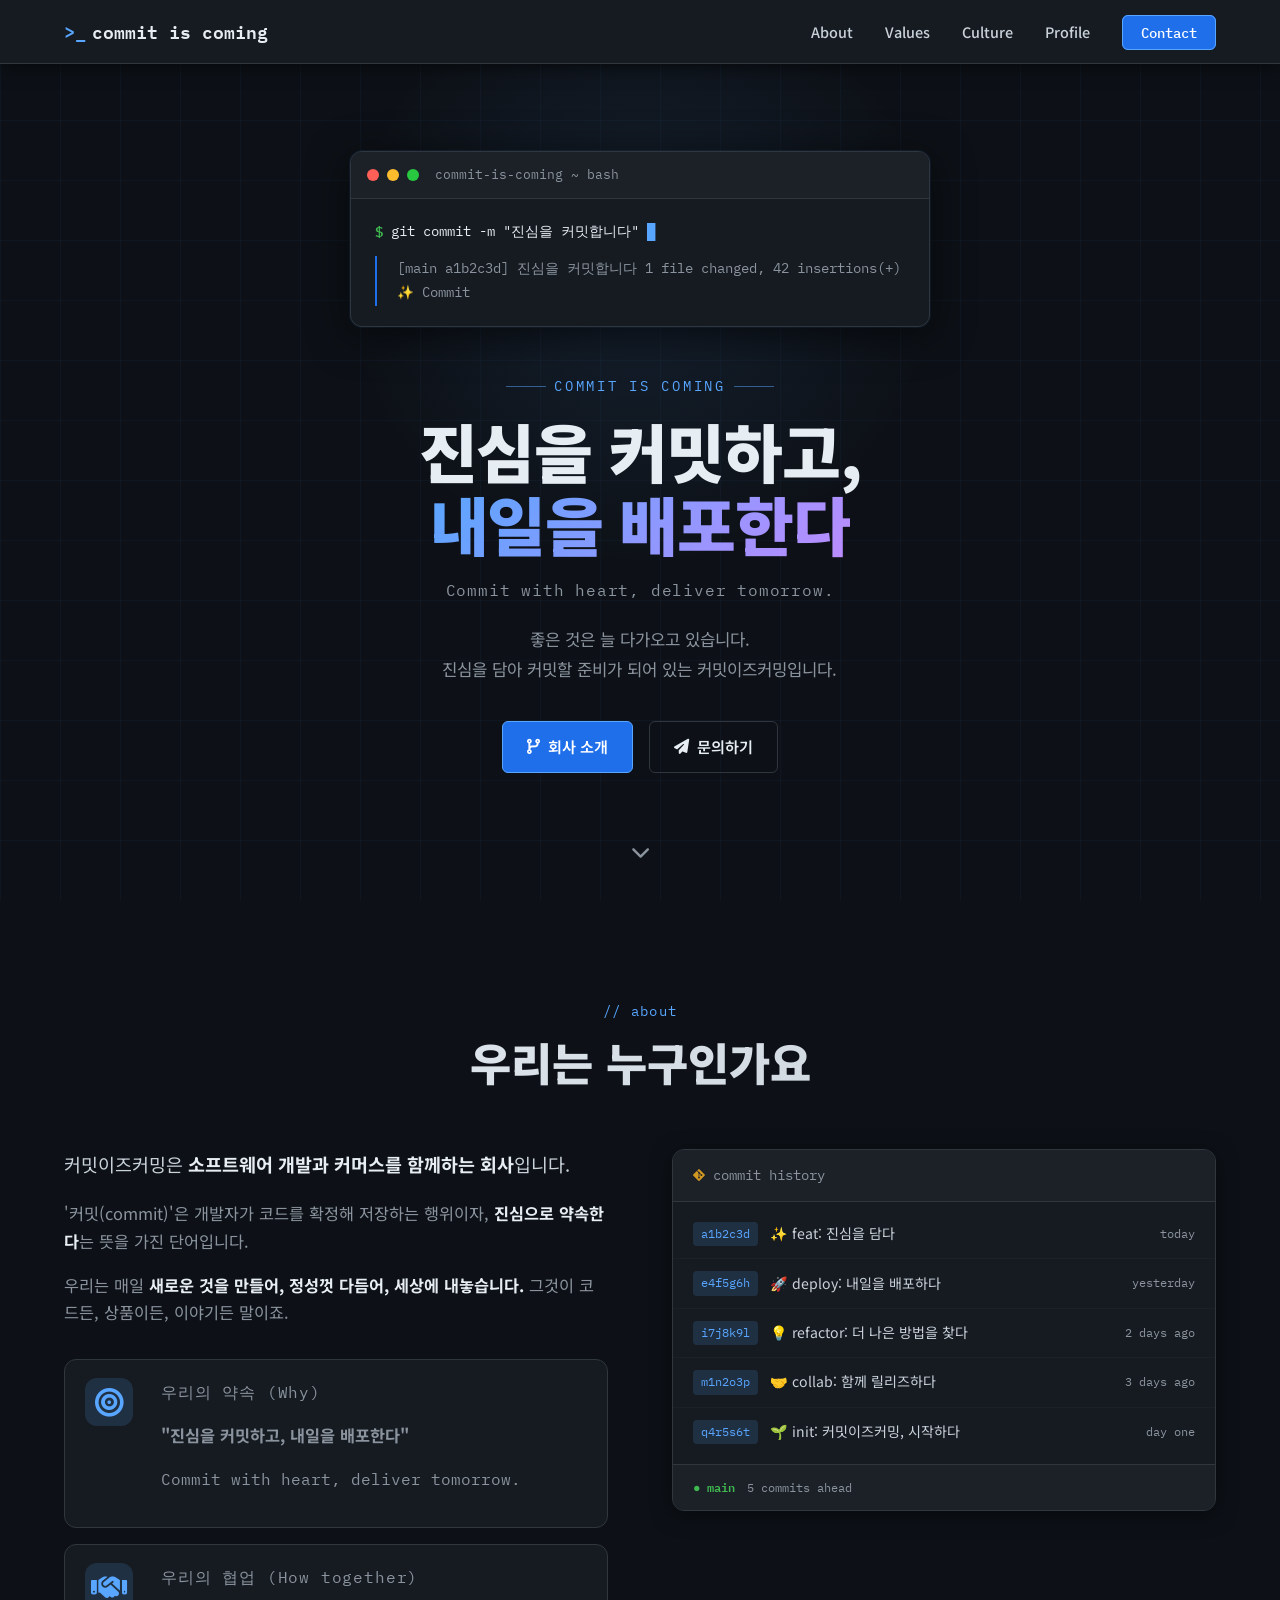
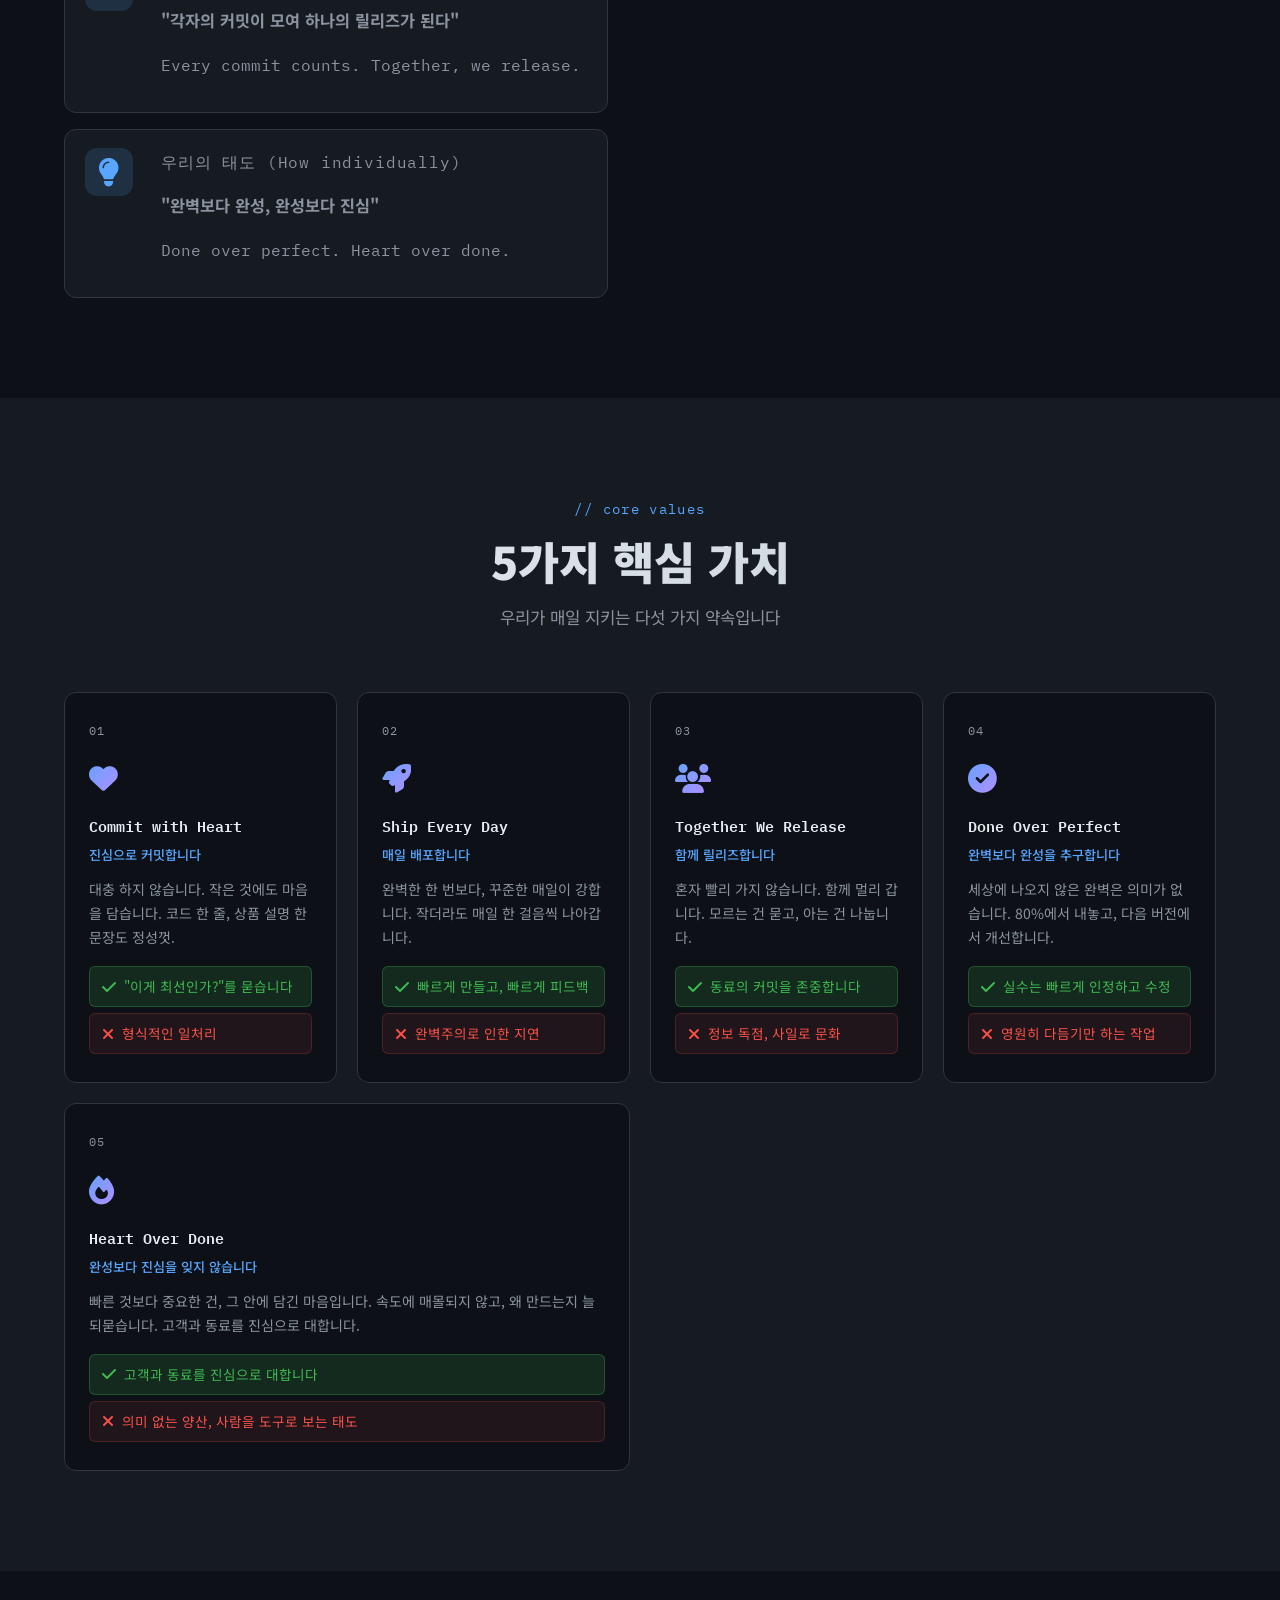
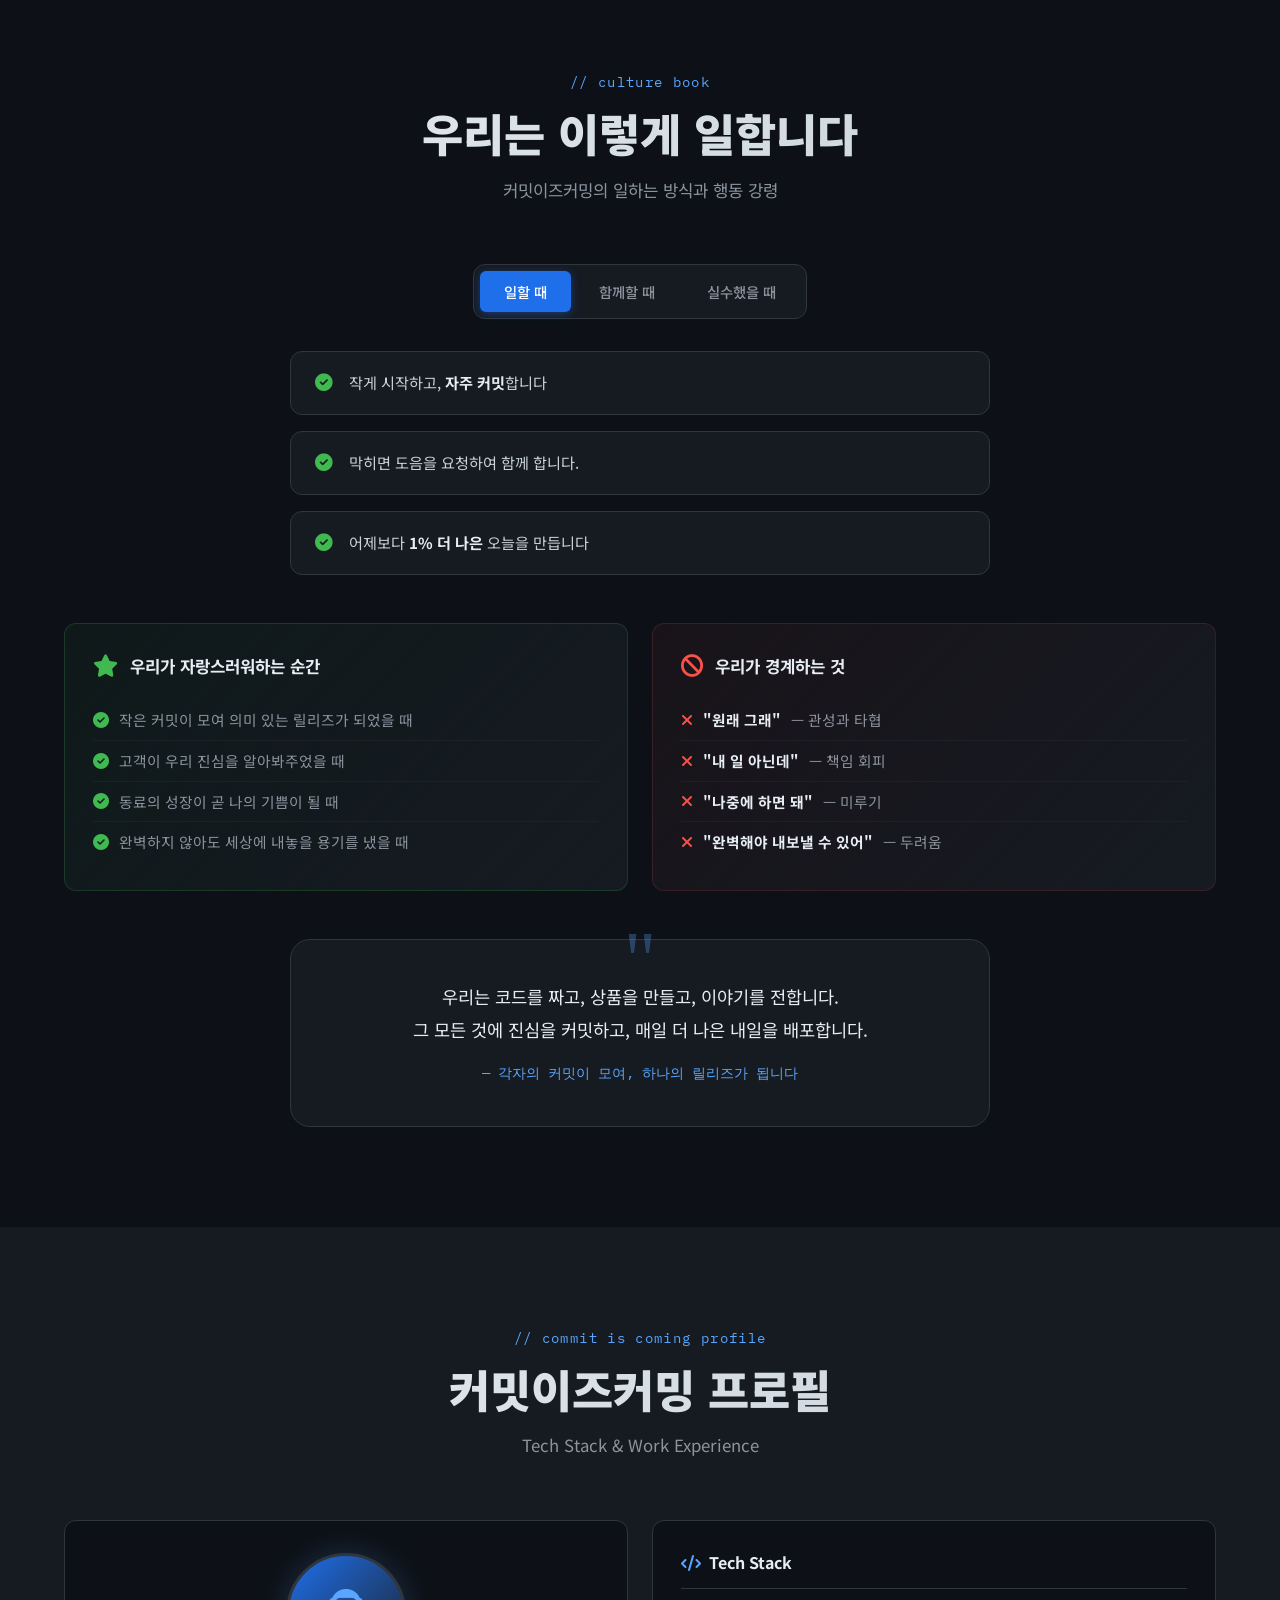
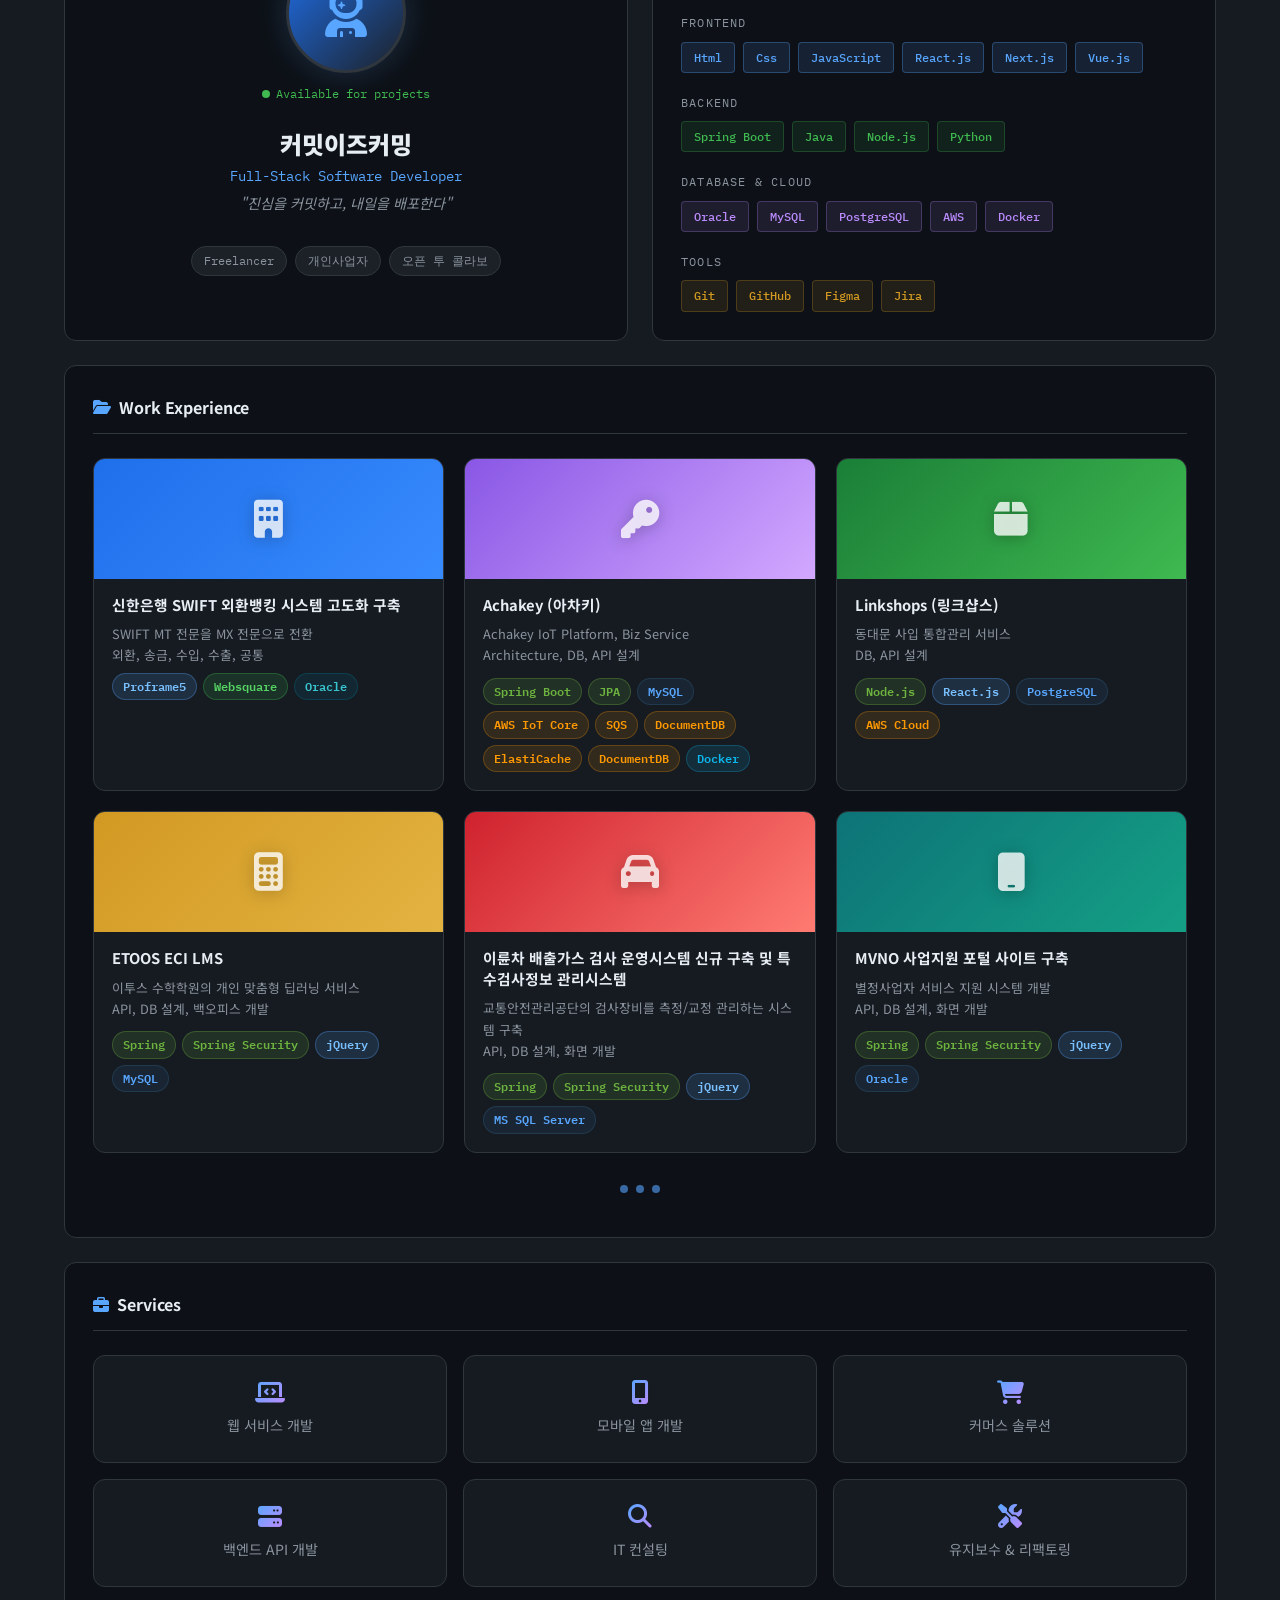
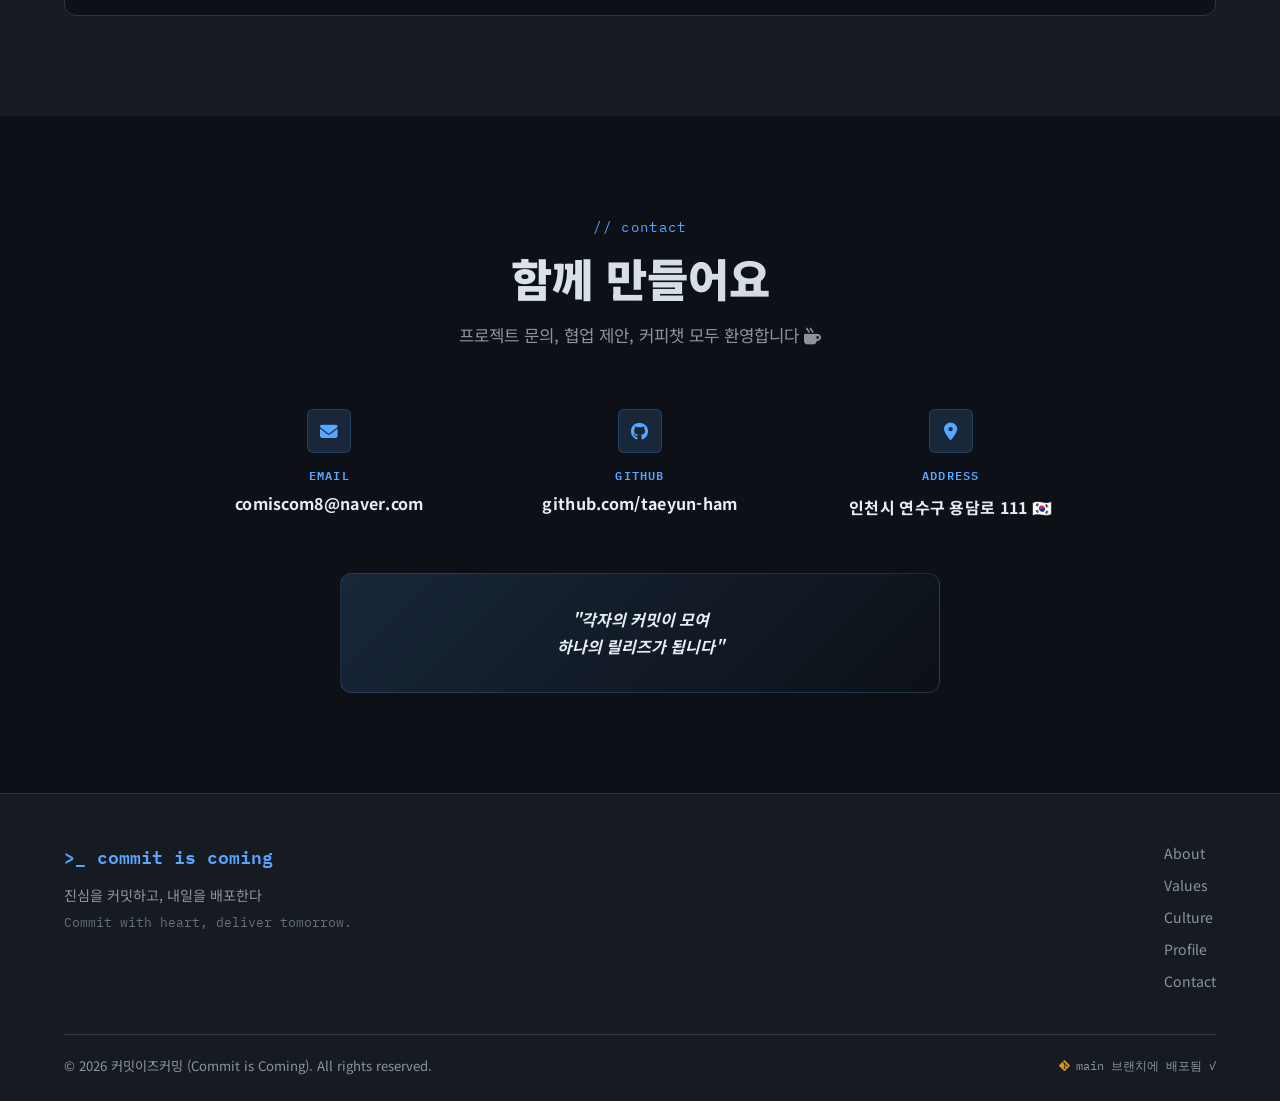
==== commit a6308b49: "지도추가" ====
--- a/docs/index.html
+++ b/docs/index.html
@@ -608,8 +608,8 @@
             <div class="contact-item">
               <div class="contact-icon"><i class="fas fa-map-marker-alt"></i></div>
               <div>
-                <p class="contact-label">Location</p>
-                <p class="contact-value">대한민국 🇰🇷 (Remote Available 🌏)</p>
+                <p class="contact-label">Address</p>
+                <p class="contact-value map-trigger">인천시 연수구 용담로 111 🇰🇷</p>
               </div>
             </div>
           </div>
@@ -651,6 +651,18 @@
     </div>
   </footer>
 
+  <!-- Map Modal -->
+  <div id="map-modal" class="map-modal">
+    <div class="map-modal-content">
+      <button class="map-modal-close" aria-label="모달 닫기">
+        <i class="fas fa-times"></i>
+      </button>
+      <div class="map-container">
+        <div style="font:normal normal 400 12px/normal dotum, sans-serif; width:680px; height:392px; color:#333; position:relative"><div style="height: 360px;"><a href="https://map.kakao.com/?urlX=428602.9999999981&amp;urlY=1087876.9999999995&amp;itemId=26282050&amp;q=%EC%95%84%EC%8B%9C%EC%8A%A4%ED%83%80%EC%9B%8C&amp;srcid=26282050&amp;map_type=TYPE_MAP&amp;from=roughmap" target="_blank"><img class="map" src="http://t1.daumcdn.net/roughmap/imgmap/8c8732a5614db118490c03e6919288d4ebc7f0dad689bcb168c67b8b34e0e470" width="674px" height="358px" style="border:1px solid #ccc;"></a></div><div style="overflow: hidden; padding: 7px 11px; border: 1px solid rgba(0, 0, 0, 0.1); border-radius: 0px 0px 2px 2px; background-color: rgb(249, 249, 249);"><a href="https://map.kakao.com" target="_blank" style="float: left;"><img src="//t1.kakaocdn.net/localimg/localimages/07/2018/pc/common/logo_kakaomap.png" width="72" height="16" alt="카카오맵" style="display:block;width:72px;height:16px"></a><div style="float: right; position: relative; top: 1px; font-size: 11px;"><a target="_blank" href="https://map.kakao.com/?from=roughmap&amp;srcid=26282050&amp;confirmid=26282050&amp;q=%EC%95%84%EC%8B%9C%EC%8A%A4%ED%83%80%EC%9B%8C&amp;rv=on" style="float:left;height:15px;padding-top:1px;line-height:15px;color:#000;text-decoration: none;">로드뷰</a><span style="width: 1px;padding: 0;margin: 0 8px 0 9px;height: 11px;vertical-align: top;position: relative;top: 2px;border-left: 1px solid #d0d0d0;float: left;"></span><a target="_blank" href="https://map.kakao.com/?from=roughmap&amp;eName=%EC%95%84%EC%8B%9C%EC%8A%A4%ED%83%80%EC%9B%8C&amp;eX=428602.9999999981&amp;eY=1087876.9999999995" style="float:left;height:15px;padding-top:1px;line-height:15px;color:#000;text-decoration: none;">길찾기</a><span style="width: 1px;padding: 0;margin: 0 8px 0 9px;height: 11px;vertical-align: top;position: relative;top: 2px;border-left: 1px solid #d0d0d0;float: left;"></span><a target="_blank" href="https://map.kakao.com?map_type=TYPE_MAP&amp;from=roughmap&amp;srcid=26282050&amp;itemId=26282050&amp;q=%EC%95%84%EC%8B%9C%EC%8A%A4%ED%83%80%EC%9B%8C&amp;urlX=428602.9999999981&amp;urlY=1087876.9999999995" style="float:left;height:15px;padding-top:1px;line-height:15px;color:#000;text-decoration: none;">지도 크게 보기</a></div></div><div><span style="border-bottom:0px none #333333;position:absolute;left:-25px;top:-136px;width:0px;height:40px"></span></div></div>
+      </div>
+    </div>
+  </div>
+
   <!-- Scroll to Top -->
   <button id="scroll-top-btn" class="scroll-top-btn" aria-label="맨 위로">
     <i class="fas fa-chevron-up"></i>
--- a/docs/css/style.css
+++ b/docs/css/style.css
@@ -24,16 +24,16 @@
   --color-gradient-2: #bc8cff;
   --color-gradient-3: #3fb950;
 
-  --font-mono: 'IBM Plex Mono', 'Courier New', monospace;
-  --font-sans: 'Noto Sans KR', 'Apple SD Gothic Neo', sans-serif;
+  --font-mono: "IBM Plex Mono", "Courier New", monospace;
+  --font-sans: "Noto Sans KR", "Apple SD Gothic Neo", sans-serif;
 
   --radius-sm: 6px;
   --radius-md: 12px;
   --radius-lg: 20px;
 
-  --shadow-sm: 0 1px 3px rgba(0,0,0,0.4);
-  --shadow-md: 0 4px 20px rgba(0,0,0,0.5);
-  --shadow-lg: 0 8px 40px rgba(0,0,0,0.6);
+  --shadow-sm: 0 1px 3px rgba(0, 0, 0, 0.4);
+  --shadow-md: 0 4px 20px rgba(0, 0, 0, 0.5);
+  --shadow-lg: 0 8px 40px rgba(0, 0, 0, 0.6);
   --shadow-glow: 0 0 30px rgba(88, 166, 255, 0.2);
 
   --transition: 0.3s ease;
@@ -45,7 +45,9 @@
 }
 
 /* ---------- Reset & Base ---------- */
-*, *::before, *::after {
+*,
+*::before,
+*::after {
   box-sizing: border-box;
   margin: 0;
   padding: 0;
@@ -75,15 +77,29 @@
   color: var(--color-text);
 }
 
-ul { list-style: none; }
-
-img { max-width: 100%; display: block; }
+ul {
+  list-style: none;
+}
+
+img {
+  max-width: 100%;
+  display: block;
+}
 
 /* ---------- Scrollbar ---------- */
-::-webkit-scrollbar { width: 6px; }
-::-webkit-scrollbar-track { background: var(--color-bg); }
-::-webkit-scrollbar-thumb { background: var(--color-border); border-radius: 3px; }
-::-webkit-scrollbar-thumb:hover { background: var(--color-text-muted); }
+::-webkit-scrollbar {
+  width: 6px;
+}
+::-webkit-scrollbar-track {
+  background: var(--color-bg);
+}
+::-webkit-scrollbar-thumb {
+  background: var(--color-border);
+  border-radius: 3px;
+}
+::-webkit-scrollbar-thumb:hover {
+  background: var(--color-text-muted);
+}
 
 /* ---------- Container ---------- */
 .container {
@@ -117,7 +133,11 @@
   font-weight: 900;
   line-height: 1.2;
   margin-bottom: 16px;
-  background: linear-gradient(135deg, var(--color-text) 0%, var(--color-text-light) 100%);
+  background: linear-gradient(
+    135deg,
+    var(--color-text) 0%,
+    var(--color-text-light) 100%
+  );
   -webkit-background-clip: text;
   -webkit-text-fill-color: transparent;
   background-clip: text;
@@ -169,24 +189,29 @@
   transform: translateY(-2px);
 }
 
-.btn-full { width: 100%; justify-content: center; }
+.btn-full {
+  width: 100%;
+  justify-content: center;
+}
 
 /* ============================================================
    HEADER / NAV
    ============================================================ */
 .site-header {
   position: fixed;
-  top: 0; left: 0; right: 0;
+  top: 0;
+  left: 0;
+  right: 0;
   height: var(--header-h);
   z-index: 9999;
   background: #161b22;
   border-bottom: 1px solid #30363d;
-  box-shadow: 0 2px 16px rgba(0,0,0,0.6);
+  box-shadow: 0 2px 16px rgba(0, 0, 0, 0.6);
 }
 
 .site-header.scrolled {
   background: #161b22;
-  box-shadow: 0 2px 16px rgba(0,0,0,0.6);
+  box-shadow: 0 2px 16px rgba(0, 0, 0, 0.6);
 }
 
 .nav-container {
@@ -209,7 +234,9 @@
   gap: 6px;
 }
 
-.nav-logo:hover { color: var(--color-primary); }
+.nav-logo:hover {
+  color: var(--color-primary);
+}
 
 .logo-symbol {
   color: var(--color-primary);
@@ -231,10 +258,12 @@
 }
 
 .nav-links a::after {
-  content: '';
+  content: "";
   position: absolute;
-  bottom: -4px; left: 0;
-  width: 0; height: 2px;
+  bottom: -4px;
+  left: 0;
+  width: 0;
+  height: 2px;
   background: var(--color-primary);
   transition: width var(--transition);
   border-radius: 1px;
@@ -261,10 +290,12 @@
 
 .nav-cta:hover {
   background: var(--color-primary) !important;
-  box-shadow: 0 0 16px rgba(88,166,255,0.3);
-}
-
-.nav-cta::after { display: none !important; }
+  box-shadow: 0 0 16px rgba(88, 166, 255, 0.3);
+}
+
+.nav-cta::after {
+  display: none !important;
+}
 
 /* Hamburger */
 .hamburger {
@@ -286,19 +317,28 @@
   transition: all var(--transition);
 }
 
-.hamburger.open span:nth-child(1) { transform: translateY(7px) rotate(45deg); }
-.hamburger.open span:nth-child(2) { opacity: 0; }
-.hamburger.open span:nth-child(3) { transform: translateY(-7px) rotate(-45deg); }
+.hamburger.open span:nth-child(1) {
+  transform: translateY(7px) rotate(45deg);
+}
+.hamburger.open span:nth-child(2) {
+  opacity: 0;
+}
+.hamburger.open span:nth-child(3) {
+  transform: translateY(-7px) rotate(-45deg);
+}
 
 /* Mobile Menu */
 .mobile-menu {
   position: fixed;
   top: var(--header-h);
-  left: 0; right: 0;
+  left: 0;
+  right: 0;
   background: var(--color-bg-2);
   border-bottom: 1px solid var(--color-border);
   transform: translateY(-110%);
-  transition: transform var(--transition), visibility var(--transition);
+  transition:
+    transform var(--transition),
+    visibility var(--transition);
   z-index: 9998;
   padding: 16px 0;
   visibility: hidden;
@@ -347,8 +387,8 @@
   position: absolute;
   inset: 0;
   background-image:
-    linear-gradient(rgba(88,166,255,0.04) 1px, transparent 1px),
-    linear-gradient(90deg, rgba(88,166,255,0.04) 1px, transparent 1px);
+    linear-gradient(rgba(88, 166, 255, 0.04) 1px, transparent 1px),
+    linear-gradient(90deg, rgba(88, 166, 255, 0.04) 1px, transparent 1px);
   background-size: 60px 60px;
   animation: gridMove 20s linear infinite;
   pointer-events: none;
@@ -356,20 +396,28 @@
 }
 
 @keyframes gridMove {
-  0% { transform: translateY(0); }
-  100% { transform: translateY(60px); }
+  0% {
+    transform: translateY(0);
+  }
+  100% {
+    transform: translateY(60px);
+  }
 }
 
 /* Radial glow */
 .hero-section::before {
-  content: '';
+  content: "";
   position: absolute;
   top: 30%;
   left: 50%;
   transform: translate(-50%, -50%);
   width: 600px;
   height: 600px;
-  background: radial-gradient(ellipse, rgba(88,166,255,0.1) 0%, transparent 70%);
+  background: radial-gradient(
+    ellipse,
+    rgba(88, 166, 255, 0.1) 0%,
+    transparent 70%
+  );
   pointer-events: none;
   z-index: 0;
 }
@@ -392,7 +440,9 @@
   background: var(--color-bg-2);
   border: 1px solid var(--color-border);
   border-radius: var(--radius-md);
-  box-shadow: var(--shadow-lg), 0 0 0 1px rgba(88,166,255,0.1);
+  box-shadow:
+    var(--shadow-lg),
+    0 0 0 1px rgba(88, 166, 255, 0.1);
   overflow: hidden;
 }
 
@@ -411,9 +461,15 @@
   border-radius: 50%;
 }
 
-.dot.red { background: #ff5f57; }
-.dot.yellow { background: #ffbd2e; }
-.dot.green { background: #28c840; }
+.dot.red {
+  background: #ff5f57;
+}
+.dot.yellow {
+  background: #ffbd2e;
+}
+.dot.green {
+  background: #28c840;
+}
 
 .terminal-title {
   font-family: var(--font-mono);
@@ -436,8 +492,13 @@
   margin-bottom: 12px;
 }
 
-.prompt { color: var(--color-accent); font-weight: 600; }
-.cmd { color: var(--color-text); }
+.prompt {
+  color: var(--color-accent);
+  font-weight: 600;
+}
+.cmd {
+  color: var(--color-text);
+}
 
 .cursor {
   color: var(--color-primary);
@@ -445,8 +506,13 @@
 }
 
 @keyframes blink {
-  0%, 100% { opacity: 1; }
-  50% { opacity: 0; }
+  0%,
+  100% {
+    opacity: 1;
+  }
+  50% {
+    opacity: 0;
+  }
 }
 
 .terminal-output {
@@ -478,7 +544,7 @@
 
 .hero-tagline::before,
 .hero-tagline::after {
-  content: '';
+  content: "";
   display: block;
   width: 40px;
   height: 1px;
@@ -496,7 +562,11 @@
 }
 
 .hero-title .highlight {
-  background: linear-gradient(135deg, var(--color-gradient-1), var(--color-gradient-2));
+  background: linear-gradient(
+    135deg,
+    var(--color-gradient-1),
+    var(--color-gradient-2)
+  );
   -webkit-background-clip: text;
   -webkit-text-fill-color: transparent;
   background-clip: text;
@@ -536,11 +606,18 @@
   z-index: 2;
 }
 
-.scroll-down:hover { color: var(--color-primary); }
+.scroll-down:hover {
+  color: var(--color-primary);
+}
 
 @keyframes bounce {
-  0%, 100% { transform: translateX(-50%) translateY(0); }
-  50% { transform: translateX(-50%) translateY(8px); }
+  0%,
+  100% {
+    transform: translateX(-50%) translateY(0);
+  }
+  50% {
+    transform: translateX(-50%) translateY(8px);
+  }
 }
 
 /* ============================================================
@@ -588,7 +665,9 @@
   background: var(--color-bg-2);
   border: 1px solid var(--color-border);
   border-radius: var(--radius-md);
-  transition: border-color var(--transition), transform var(--transition);
+  transition:
+    border-color var(--transition),
+    transform var(--transition);
 }
 
 .slogan-card:hover {
@@ -663,7 +742,9 @@
   gap: 8px;
 }
 
-.commit-log-header i { color: var(--color-warn); }
+.commit-log-header i {
+  color: var(--color-warn);
+}
 
 .commit-list {
   padding: 8px 0;
@@ -679,8 +760,12 @@
   border-bottom: 1px solid var(--color-bg-3);
 }
 
-.commit-item:last-child { border-bottom: none; }
-.commit-item:hover { background: var(--color-bg-3); }
+.commit-item:last-child {
+  border-bottom: none;
+}
+.commit-item:hover {
+  background: var(--color-bg-3);
+}
 
 .commit-hash {
   font-family: var(--font-mono);
@@ -748,27 +833,40 @@
   padding: 28px 24px;
   position: relative;
   overflow: hidden;
-  transition: transform var(--transition), border-color var(--transition), box-shadow var(--transition);
+  transition:
+    transform var(--transition),
+    border-color var(--transition),
+    box-shadow var(--transition);
   cursor: default;
 }
 
 .value-card::before {
-  content: '';
+  content: "";
   position: absolute;
-  top: 0; left: 0; right: 0;
+  top: 0;
+  left: 0;
+  right: 0;
   height: 3px;
-  background: linear-gradient(90deg, var(--color-gradient-1), var(--color-gradient-2));
+  background: linear-gradient(
+    90deg,
+    var(--color-gradient-1),
+    var(--color-gradient-2)
+  );
   transform: scaleX(0);
   transition: transform var(--transition);
   transform-origin: left;
 }
 
-.value-card:hover::before { transform: scaleX(1); }
+.value-card:hover::before {
+  transform: scaleX(1);
+}
 
 .value-card:hover {
   transform: translateY(-6px);
   border-color: var(--color-primary);
-  box-shadow: var(--shadow-md), 0 0 20px rgba(88,166,255,0.1);
+  box-shadow:
+    var(--shadow-md),
+    0 0 20px rgba(88, 166, 255, 0.1);
 }
 
 .value-number {
@@ -782,7 +880,11 @@
 .value-icon {
   font-size: 1.8rem;
   margin-bottom: 12px;
-  background: linear-gradient(135deg, var(--color-gradient-1), var(--color-gradient-2));
+  background: linear-gradient(
+    135deg,
+    var(--color-gradient-1),
+    var(--color-gradient-2)
+  );
   -webkit-background-clip: text;
   -webkit-text-fill-color: transparent;
   background-clip: text;
@@ -817,7 +919,8 @@
   gap: 6px;
 }
 
-.check-do, .check-dont {
+.check-do,
+.check-dont {
   font-size: 0.85rem;
   padding: 8px 12px;
   border-radius: 6px;
@@ -830,11 +933,11 @@
 .check-do {
   background: var(--color-accent-glow);
   color: var(--color-accent);
-  border: 1px solid rgba(63,185,80,0.3);
+  border: 1px solid rgba(63, 185, 80, 0.3);
 }
 
 .check-do:hover {
-  background: rgba(63,185,80,0.2);
+  background: rgba(63, 185, 80, 0.2);
   border-color: var(--color-accent);
 }
 
@@ -844,13 +947,13 @@
 }
 
 .check-dont {
-  background: rgba(248,81,73,0.08);
+  background: rgba(248, 81, 73, 0.08);
   color: var(--color-error);
-  border: 1px solid rgba(248,81,73,0.2);
+  border: 1px solid rgba(248, 81, 73, 0.2);
 }
 
 .check-dont:hover {
-  background: rgba(248,81,73,0.15);
+  background: rgba(248, 81, 73, 0.15);
   border-color: var(--color-error);
 }
 
@@ -902,7 +1005,7 @@
 .tab-btn.active {
   background: var(--color-primary-dark);
   color: #fff;
-  box-shadow: 0 2px 8px rgba(31,111,235,0.4);
+  box-shadow: 0 2px 8px rgba(31, 111, 235, 0.4);
 }
 
 /* Tab Panels */
@@ -920,8 +1023,14 @@
 }
 
 @keyframes fadeIn {
-  from { opacity: 0; transform: translateY(8px); }
-  to { opacity: 1; transform: translateY(0); }
+  from {
+    opacity: 0;
+    transform: translateY(8px);
+  }
+  to {
+    opacity: 1;
+    transform: translateY(0);
+  }
 }
 
 .conduct-list {
@@ -942,7 +1051,9 @@
   border-radius: var(--radius-md);
   font-size: 0.95rem;
   color: var(--color-text-light);
-  transition: border-color var(--transition), transform var(--transition);
+  transition:
+    border-color var(--transition),
+    transform var(--transition);
 }
 
 .conduct-item:hover {
@@ -975,13 +1086,21 @@
 }
 
 .culture-card.pride {
-  background: linear-gradient(135deg, rgba(63,185,80,0.05), var(--color-bg-2));
-  border-color: rgba(63,185,80,0.2);
+  background: linear-gradient(
+    135deg,
+    rgba(63, 185, 80, 0.05),
+    var(--color-bg-2)
+  );
+  border-color: rgba(63, 185, 80, 0.2);
 }
 
 .culture-card.watch {
-  background: linear-gradient(135deg, rgba(248,81,73,0.05), var(--color-bg-2));
-  border-color: rgba(248,81,73,0.15);
+  background: linear-gradient(
+    135deg,
+    rgba(248, 81, 73, 0.05),
+    var(--color-bg-2)
+  );
+  border-color: rgba(248, 81, 73, 0.15);
 }
 
 .culture-card-title {
@@ -1031,8 +1150,12 @@
   color: var(--color-error);
 }
 
-.culture-card-list li:last-child { border-bottom: none; }
-.culture-card-list strong { color: var(--color-text); }
+.culture-card-list li:last-child {
+  border-bottom: none;
+}
+.culture-card-list strong {
+  color: var(--color-text);
+}
 
 /* Quote */
 .culture-quote {
@@ -1118,14 +1241,18 @@
   width: 120px;
   height: 120px;
   border-radius: 50%;
-  background: linear-gradient(135deg, var(--color-primary-dark), var(--color-bg-3));
+  background: linear-gradient(
+    135deg,
+    var(--color-primary-dark),
+    var(--color-bg-3)
+  );
   display: flex;
   align-items: center;
   justify-content: center;
   font-size: 3rem;
   color: var(--color-primary);
   border: 3px solid var(--color-border);
-  box-shadow: 0 0 30px rgba(88,166,255,0.2);
+  box-shadow: 0 0 30px rgba(88, 166, 255, 0.2);
 }
 
 .profile-status {
@@ -1148,8 +1275,15 @@
 }
 
 @keyframes pulse {
-  0%, 100% { opacity: 1; transform: scale(1); }
-  50% { opacity: 0.6; transform: scale(1.3); }
+  0%,
+  100% {
+    opacity: 1;
+    transform: scale(1);
+  }
+  50% {
+    opacity: 0.6;
+    transform: scale(1.3);
+  }
 }
 
 .profile-name {
@@ -1210,7 +1344,9 @@
   border-bottom: 1px solid var(--color-border);
 }
 
-.skills-title i { color: var(--color-primary); }
+.skills-title i {
+  color: var(--color-primary);
+}
 
 .skills-categories {
   display: flex;
@@ -1243,30 +1379,32 @@
   cursor: default;
 }
 
-.skill-tag:hover { transform: translateY(-2px); }
+.skill-tag:hover {
+  transform: translateY(-2px);
+}
 
 .skill-tag.frontend {
-  background: rgba(88,166,255,0.12);
-  color: var(--color-primary);
-  border: 1px solid rgba(88,166,255,0.3);
+  background: rgba(88, 166, 255, 0.12);
+  color: var(--color-primary);
+  border: 1px solid rgba(88, 166, 255, 0.3);
 }
 
 .skill-tag.backend {
-  background: rgba(63,185,80,0.1);
+  background: rgba(63, 185, 80, 0.1);
   color: var(--color-accent);
-  border: 1px solid rgba(63,185,80,0.25);
+  border: 1px solid rgba(63, 185, 80, 0.25);
 }
 
 .skill-tag.cloud {
-  background: rgba(188,140,255,0.1);
+  background: rgba(188, 140, 255, 0.1);
   color: #bc8cff;
-  border: 1px solid rgba(188,140,255,0.25);
+  border: 1px solid rgba(188, 140, 255, 0.25);
 }
 
 .skill-tag.tools {
-  background: rgba(210,153,34,0.1);
+  background: rgba(210, 153, 34, 0.1);
   color: var(--color-warn);
-  border: 1px solid rgba(210,153,34,0.25);
+  border: 1px solid rgba(210, 153, 34, 0.25);
 }
 
 /* Project Cards (Work Experience) */
@@ -1289,14 +1427,19 @@
   border: 1px solid var(--color-border);
   border-radius: var(--radius-md);
   overflow: hidden;
-  transition: transform var(--transition), border-color var(--transition), box-shadow var(--transition);
+  transition:
+    transform var(--transition),
+    border-color var(--transition),
+    box-shadow var(--transition);
   cursor: default;
 }
 
 .project-card:hover {
   transform: translateY(-6px);
   border-color: var(--color-primary);
-  box-shadow: var(--shadow-md), 0 0 20px rgba(88,166,255,0.1);
+  box-shadow:
+    var(--shadow-md),
+    0 0 20px rgba(88, 166, 255, 0.1);
 }
 
 .project-card-thumb {
@@ -1305,7 +1448,7 @@
   align-items: center;
   justify-content: center;
   font-size: 2.4rem;
-  color: rgba(255,255,255,0.8);
+  color: rgba(255, 255, 255, 0.8);
   position: relative;
   overflow: hidden;
 }
@@ -1330,7 +1473,7 @@
 }
 
 .project-card-thumb i {
-  filter: drop-shadow(0 2px 8px rgba(0,0,0,0.3));
+  filter: drop-shadow(0 2px 8px rgba(0, 0, 0, 0.3));
 }
 
 .project-card-body {
@@ -1366,17 +1509,61 @@
   font-weight: 600;
 }
 
-.tag-react   { background: rgba(88,166,255,0.15); color: #79c0ff; border: 1px solid rgba(88,166,255,0.3); }
-.tag-node    { background: rgba(63,185,80,0.15);  color: #56d364; border: 1px solid rgba(63,185,80,0.3); }
-.tag-vue     { background: rgba(65,184,131,0.15); color: #4fc08d; border: 1px solid rgba(65,184,131,0.3); }
-.tag-next    { background: rgba(200,200,200,0.1); color: #c9d1d9; border: 1px solid rgba(200,200,200,0.2); }
-.tag-spring  { background: rgba(109,179,63,0.15); color: #6db33f; border: 1px solid rgba(109,179,63,0.3); }
-.tag-python  { background: rgba(255,212,59,0.15); color: #e3b341; border: 1px solid rgba(255,212,59,0.25); }
-.tag-java    { background: rgba(248,81,73,0.12);  color: #ff7b72; border: 1px solid rgba(248,81,73,0.25); }
-.tag-mysql   { background: rgba(0,117,143,0.15);  color: #39c5cf; border: 1px solid rgba(0,117,143,0.3); }
-.tag-pg      { background: rgba(51,103,145,0.15); color: #58a6ff; border: 1px solid rgba(51,103,145,0.3); }
-.tag-aws     { background: rgba(255,153,0,0.12);  color: #ff9900; border: 1px solid rgba(255,153,0,0.25); }
-.tag-docker  { background: rgba(13,183,237,0.12); color: #0db7ed; border: 1px solid rgba(13,183,237,0.25); }
+.tag-react {
+  background: rgba(88, 166, 255, 0.15);
+  color: #79c0ff;
+  border: 1px solid rgba(88, 166, 255, 0.3);
+}
+.tag-node {
+  background: rgba(63, 185, 80, 0.15);
+  color: #56d364;
+  border: 1px solid rgba(63, 185, 80, 0.3);
+}
+.tag-vue {
+  background: rgba(65, 184, 131, 0.15);
+  color: #4fc08d;
+  border: 1px solid rgba(65, 184, 131, 0.3);
+}
+.tag-next {
+  background: rgba(200, 200, 200, 0.1);
+  color: #c9d1d9;
+  border: 1px solid rgba(200, 200, 200, 0.2);
+}
+.tag-spring {
+  background: rgba(109, 179, 63, 0.15);
+  color: #6db33f;
+  border: 1px solid rgba(109, 179, 63, 0.3);
+}
+.tag-python {
+  background: rgba(255, 212, 59, 0.15);
+  color: #e3b341;
+  border: 1px solid rgba(255, 212, 59, 0.25);
+}
+.tag-java {
+  background: rgba(248, 81, 73, 0.12);
+  color: #ff7b72;
+  border: 1px solid rgba(248, 81, 73, 0.25);
+}
+.tag-mysql {
+  background: rgba(0, 117, 143, 0.15);
+  color: #39c5cf;
+  border: 1px solid rgba(0, 117, 143, 0.3);
+}
+.tag-pg {
+  background: rgba(51, 103, 145, 0.15);
+  color: #58a6ff;
+  border: 1px solid rgba(51, 103, 145, 0.3);
+}
+.tag-aws {
+  background: rgba(255, 153, 0, 0.12);
+  color: #ff9900;
+  border: 1px solid rgba(255, 153, 0, 0.25);
+}
+.tag-docker {
+  background: rgba(13, 183, 237, 0.12);
+  color: #0db7ed;
+  border: 1px solid rgba(13, 183, 237, 0.25);
+}
 
 /* More Projects Indicator */
 .projects-more-indicator {
@@ -1410,7 +1597,9 @@
 }
 
 @keyframes bounce {
-  0%, 80%, 100% {
+  0%,
+  80%,
+  100% {
     transform: scale(0.8);
     opacity: 0.5;
   }
@@ -1465,7 +1654,11 @@
 
 .service-item i {
   font-size: 1.5rem;
-  background: linear-gradient(135deg, var(--color-gradient-1), var(--color-gradient-2));
+  background: linear-gradient(
+    135deg,
+    var(--color-gradient-1),
+    var(--color-gradient-2)
+  );
   -webkit-background-clip: text;
   -webkit-text-fill-color: transparent;
   background-clip: text;
@@ -1514,7 +1707,7 @@
   height: 44px;
   border-radius: var(--radius-sm);
   background: var(--color-primary-glow);
-  border: 1px solid rgba(88,166,255,0.2);
+  border: 1px solid rgba(88, 166, 255, 0.2);
   display: flex;
   align-items: center;
   justify-content: center;
@@ -1526,26 +1719,41 @@
 .contact-label {
   font-family: var(--font-mono);
   font-size: 0.75rem;
-  color: var(--color-text-muted);
+  color: var(--color-primary);
   text-transform: uppercase;
   letter-spacing: 0.1em;
   margin-bottom: 4px;
+  font-weight: 600;
 }
 
 .contact-value {
-  font-size: 0.95rem;
-  color: var(--color-text);
-  font-weight: 500;
+  font-size: 1rem;
+  color: #e6edf3;
+  font-weight: 700;
+  letter-spacing: 0.3px;
 }
 
 a.contact-value:hover {
   color: var(--color-primary);
+}
+
+.contact-value.map-trigger {
+  cursor: pointer;
+  transition: all var(--transition);
+  padding: 4px 8px;
+  border-radius: 4px;
+  display: inline-block;
+}
+
+.contact-value.map-trigger:hover {
+  color: var(--color-primary);
+  background: rgba(88, 166, 255, 0.1);
 }
 
 .contact-quote {
   padding: 32px;
   background: linear-gradient(135deg, var(--color-primary-glow), transparent);
-  border: 1px solid rgba(88,166,255,0.2);
+  border: 1px solid rgba(88, 166, 255, 0.2);
   border-radius: var(--radius-md);
   width: 100%;
   max-width: 600px;
@@ -1597,7 +1805,9 @@
   color: var(--color-text);
   font-size: 0.95rem;
   font-family: var(--font-sans);
-  transition: border-color var(--transition), box-shadow var(--transition);
+  transition:
+    border-color var(--transition),
+    box-shadow var(--transition);
   outline: none;
   resize: vertical;
 }
@@ -1639,7 +1849,9 @@
   border-radius: var(--radius-md);
 }
 
-.form-success.show { display: flex; }
+.form-success.show {
+  display: flex;
+}
 
 .form-success i {
   font-size: 3rem;
@@ -1707,7 +1919,9 @@
   transition: color var(--transition);
 }
 
-.footer-links a:hover { color: var(--color-primary); }
+.footer-links a:hover {
+  color: var(--color-primary);
+}
 
 .footer-bottom {
   border-top: 1px solid var(--color-border);
@@ -1733,7 +1947,88 @@
   gap: 6px;
 }
 
-.footer-git i { color: var(--color-warn); }
+.footer-git i {
+  color: var(--color-warn);
+}
+
+/* ============================================================
+   MAP MODAL
+   ============================================================ */
+.map-modal {
+  display: none;
+  position: fixed;
+  top: 0;
+  left: 0;
+  width: 100%;
+  height: 100%;
+  background: rgba(0, 0, 0, 0.7);
+  z-index: 100;
+  align-items: center;
+  justify-content: center;
+  opacity: 0;
+  transition: opacity var(--transition);
+}
+
+.map-modal.active {
+  display: flex;
+  opacity: 1;
+}
+
+.map-modal-content {
+  position: relative;
+  background: var(--color-bg-2);
+  border: 1px solid var(--color-border);
+  border-radius: var(--radius-lg);
+  width: 90%;
+  max-width: 700px;
+  max-height: 80vh;
+  overflow-y: auto;
+  box-shadow: var(--shadow-lg);
+  padding: 12px;
+}
+
+.map-modal-close {
+  position: absolute;
+  top: 16px;
+  right: 20px;
+  width: 44px;
+  height: 44px;
+  border-radius: 50%;
+  background: #fff;
+  border: none;
+  color: var(--color-error);
+  font-size: 1.3rem;
+  cursor: pointer;
+  display: flex;
+  align-items: center;
+  justify-content: center;
+  transition: all var(--transition);
+  z-index: 200;
+  box-shadow: 0 2px 8px rgba(0, 0, 0, 0.3);
+}
+
+.map-modal-close:hover {
+  background: var(--color-error);
+  color: #fff;
+  transform: scale(1.1);
+  box-shadow: 0 4px 12px rgba(248, 81, 73, 0.4);
+}
+
+.map-container {
+  display: flex;
+  justify-content: center;
+  align-items: center;
+  padding: 0;
+}
+
+.map-container > div {
+  width: 100%;
+}
+
+.root_daum_roughmap {
+  border-radius: 8px;
+  overflow: hidden;
+}
 
 /* ============================================================
    SCROLL TO TOP
@@ -1778,7 +2073,9 @@
 .fade-in {
   opacity: 0;
   transform: translateY(30px);
-  transition: opacity 0.7s ease, transform 0.7s ease;
+  transition:
+    opacity 0.7s ease,
+    transform 0.7s ease;
 }
 
 .fade-in.visible {
@@ -1789,7 +2086,9 @@
 .fade-in-left {
   opacity: 0;
   transform: translateX(-30px);
-  transition: opacity 0.7s ease, transform 0.7s ease;
+  transition:
+    opacity 0.7s ease,
+    transform 0.7s ease;
 }
 
 .fade-in-left.visible {
@@ -1800,7 +2099,9 @@
 .fade-in-right {
   opacity: 0;
   transform: translateX(30px);
-  transition: opacity 0.7s ease, transform 0.7s ease;
+  transition:
+    opacity 0.7s ease,
+    transform 0.7s ease;
 }
 
 .fade-in-right.visible {
@@ -1868,14 +2169,20 @@
     --section-pad: 70px 0;
   }
 
-  .nav-links { display: none; }
-  .hamburger { display: flex; }
+  .nav-links {
+    display: none;
+  }
+  .hamburger {
+    display: flex;
+  }
 
   .hero-terminal {
     max-width: 100%;
   }
 
-  .hero-title { font-size: clamp(1.8rem, 8vw, 2.8rem); }
+  .hero-title {
+    font-size: clamp(1.8rem, 8vw, 2.8rem);
+  }
 
   .hero-buttons {
     flex-direction: column;
@@ -1937,17 +2244,25 @@
    RESPONSIVE — SMALL MOBILE (≤ 480px)
    ============================================================ */
 @media (max-width: 480px) {
-  .container { padding: 0 16px; }
-
-  .section-header { margin-bottom: 40px; }
-
-  .hero-desc { font-size: 0.95rem; }
+  .container {
+    padding: 0 16px;
+  }
+
+  .section-header {
+    margin-bottom: 40px;
+  }
+
+  .hero-desc {
+    font-size: 0.95rem;
+  }
 
   .commit-item {
     grid-template-columns: auto 1fr;
   }
 
-  .commit-time { display: none; }
+  .commit-time {
+    display: none;
+  }
 
   .services-grid {
     grid-template-columns: 1fr 1fr;
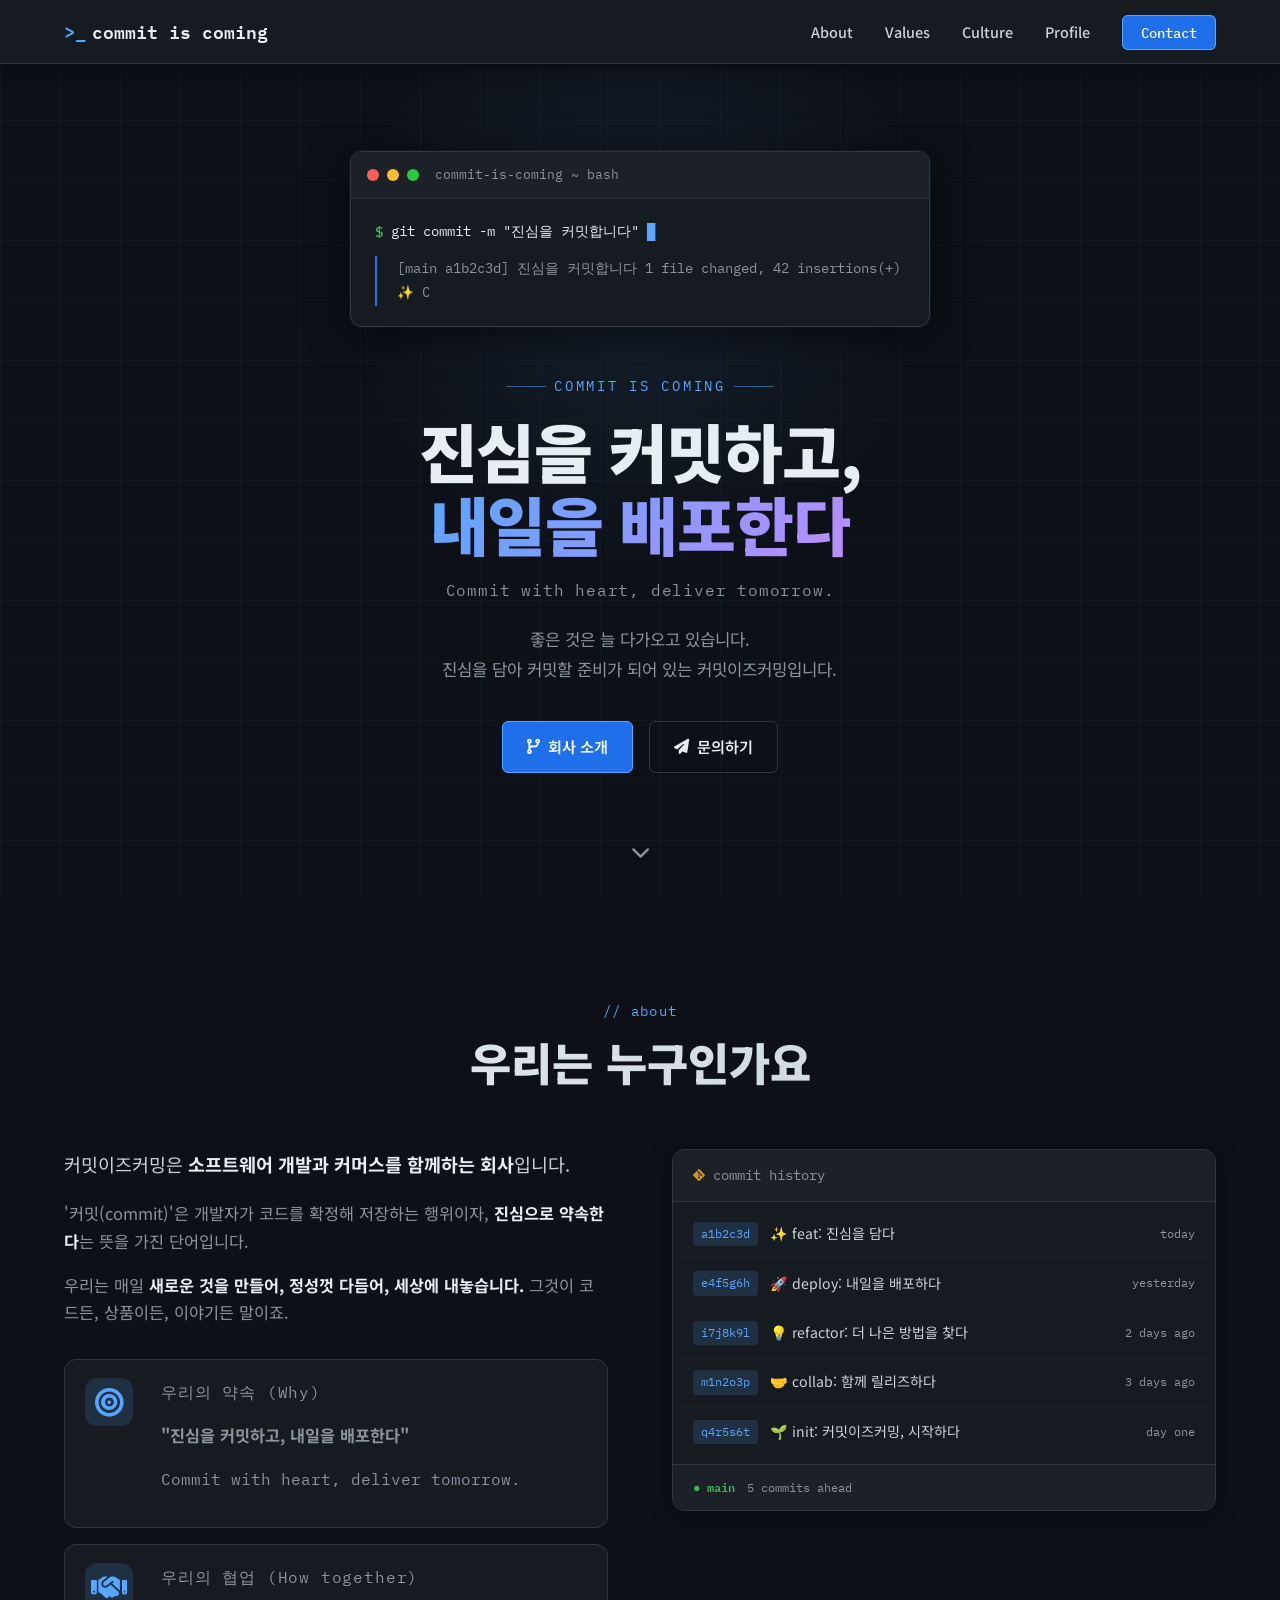
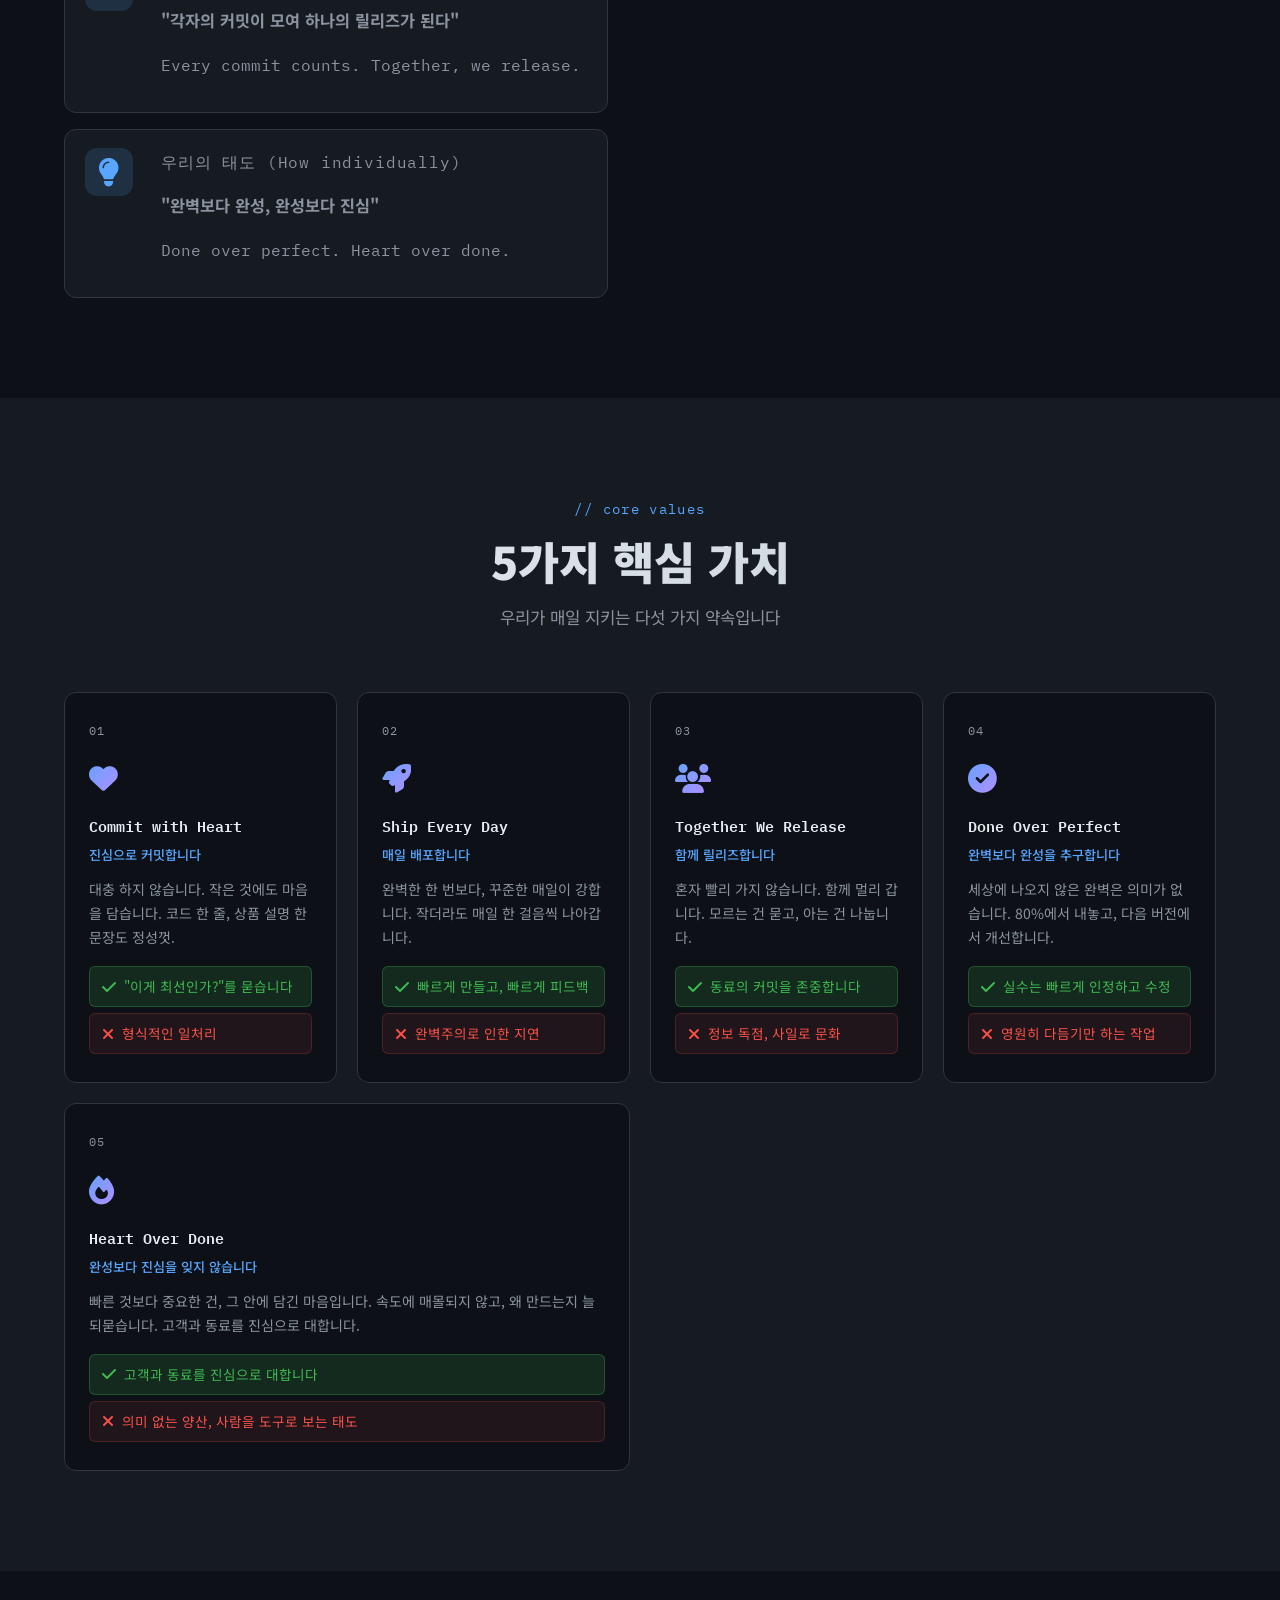
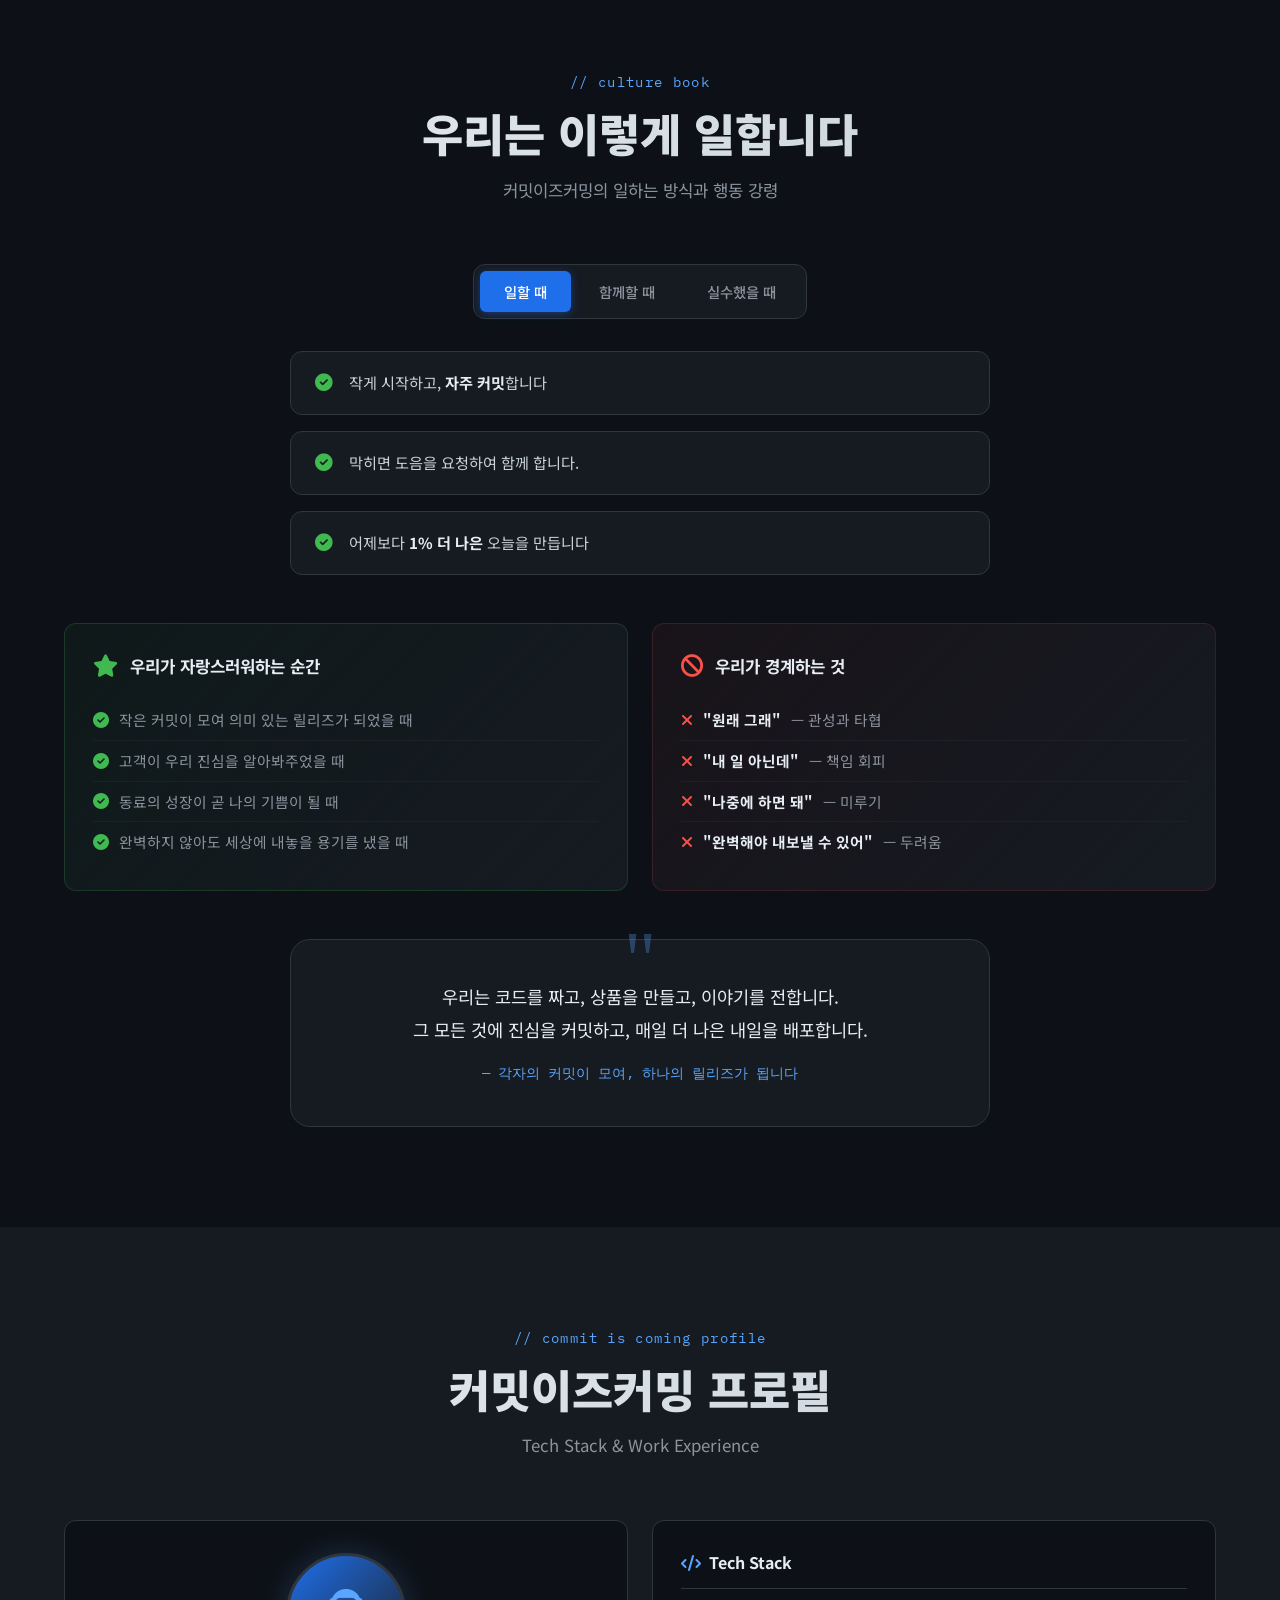
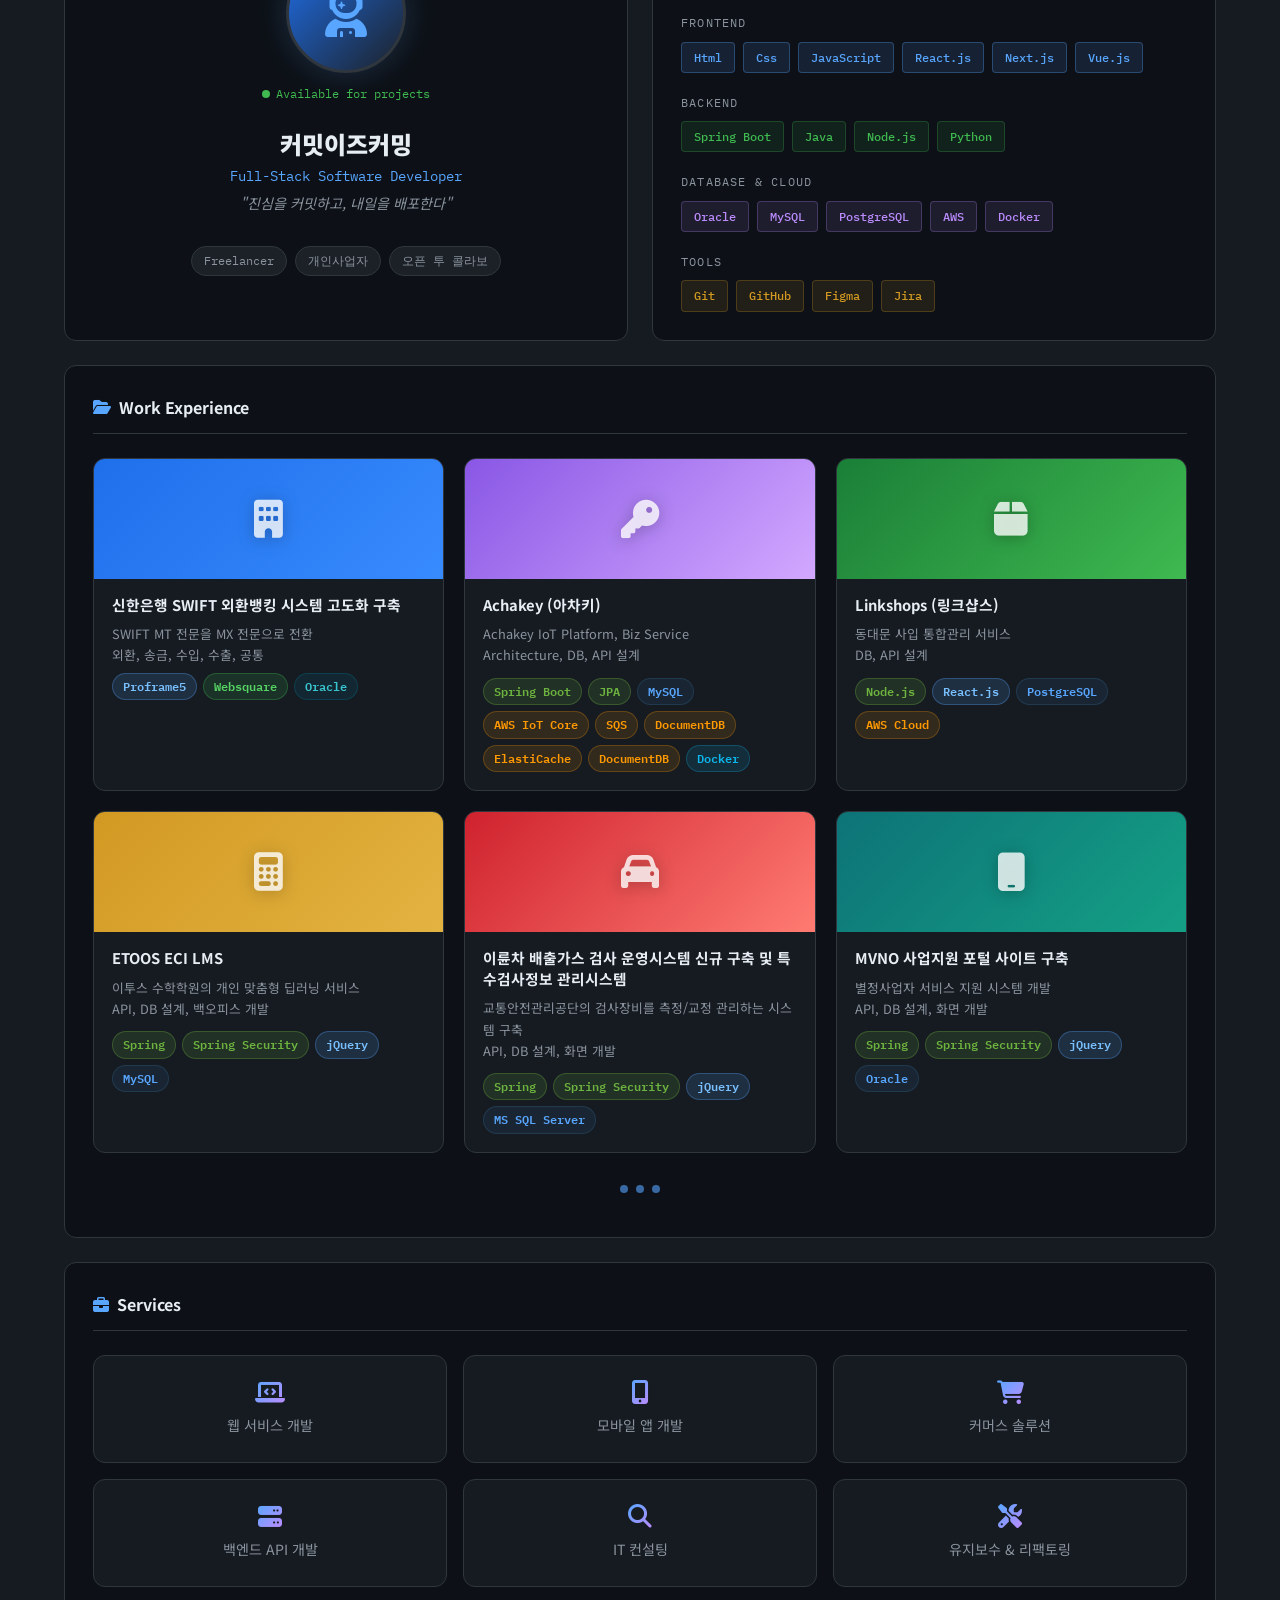
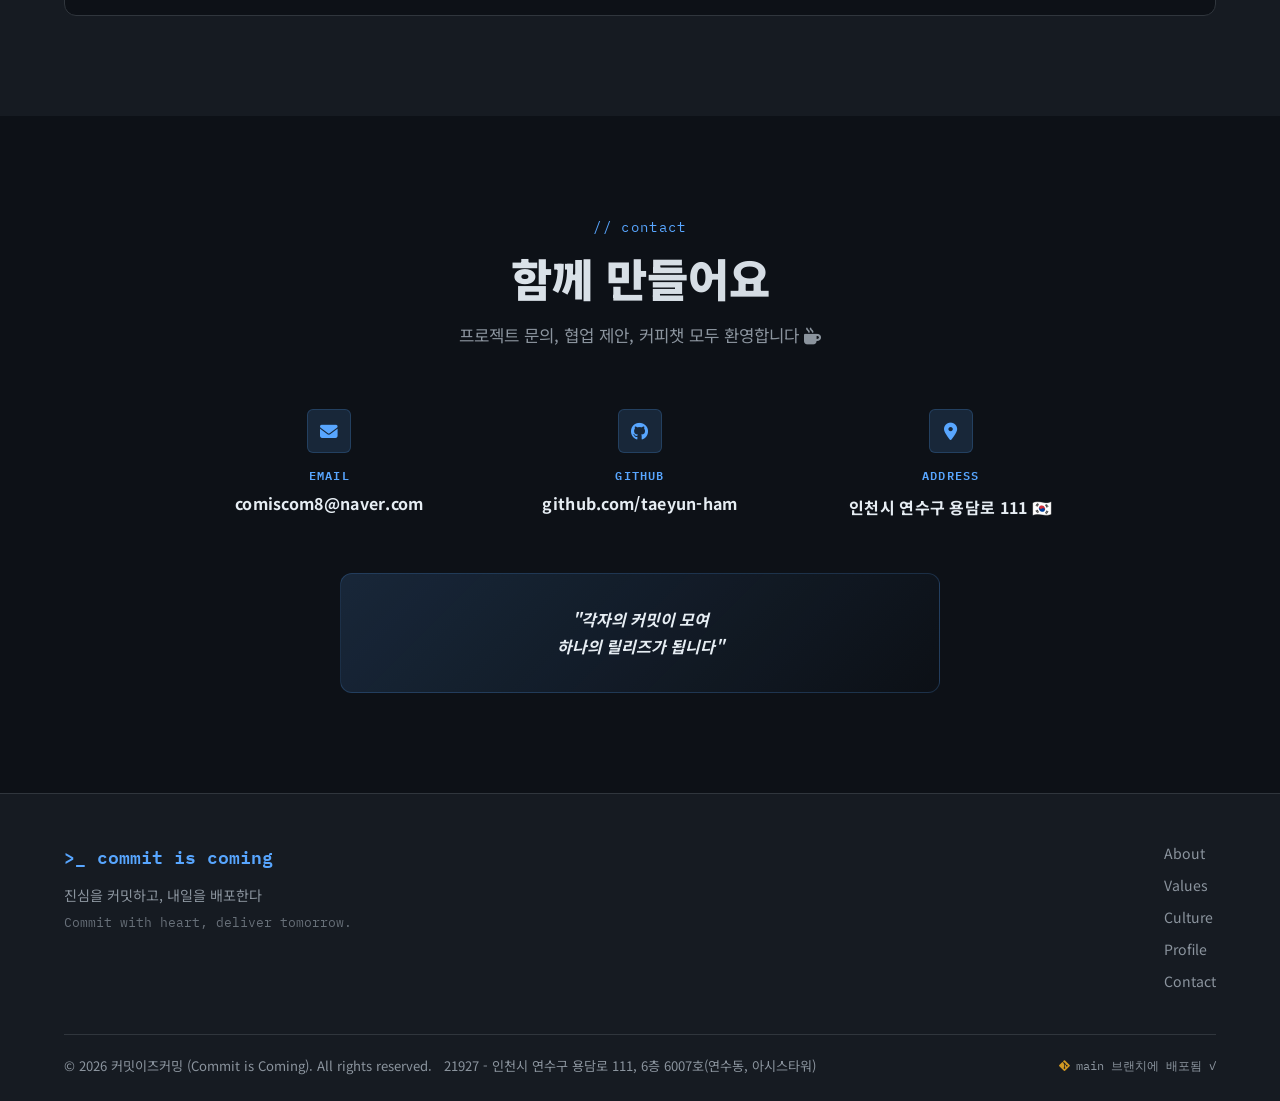
==== commit 4ce8883c: "footer 에 주소 추가" ====
--- a/docs/index.html
+++ b/docs/index.html
@@ -642,7 +642,7 @@
         </div>
       </div>
       <div class="footer-bottom">
-        <p class="footer-copy">© 2026 커밋이즈커밍 (Commit is Coming). All rights reserved.</p>
+        <p class="footer-copy">© 2026 커밋이즈커밍 (Commit is Coming). All rights reserved.&nbsp;&nbsp;&nbsp;21927 - 인천시 연수구 용담로 111, 6층 6007호(연수동, 아시스타워)</p>
         <p class="footer-git">
           <i class="fab fa-git-alt"></i>
           <span id="footer-commit">커밋 중...</span>
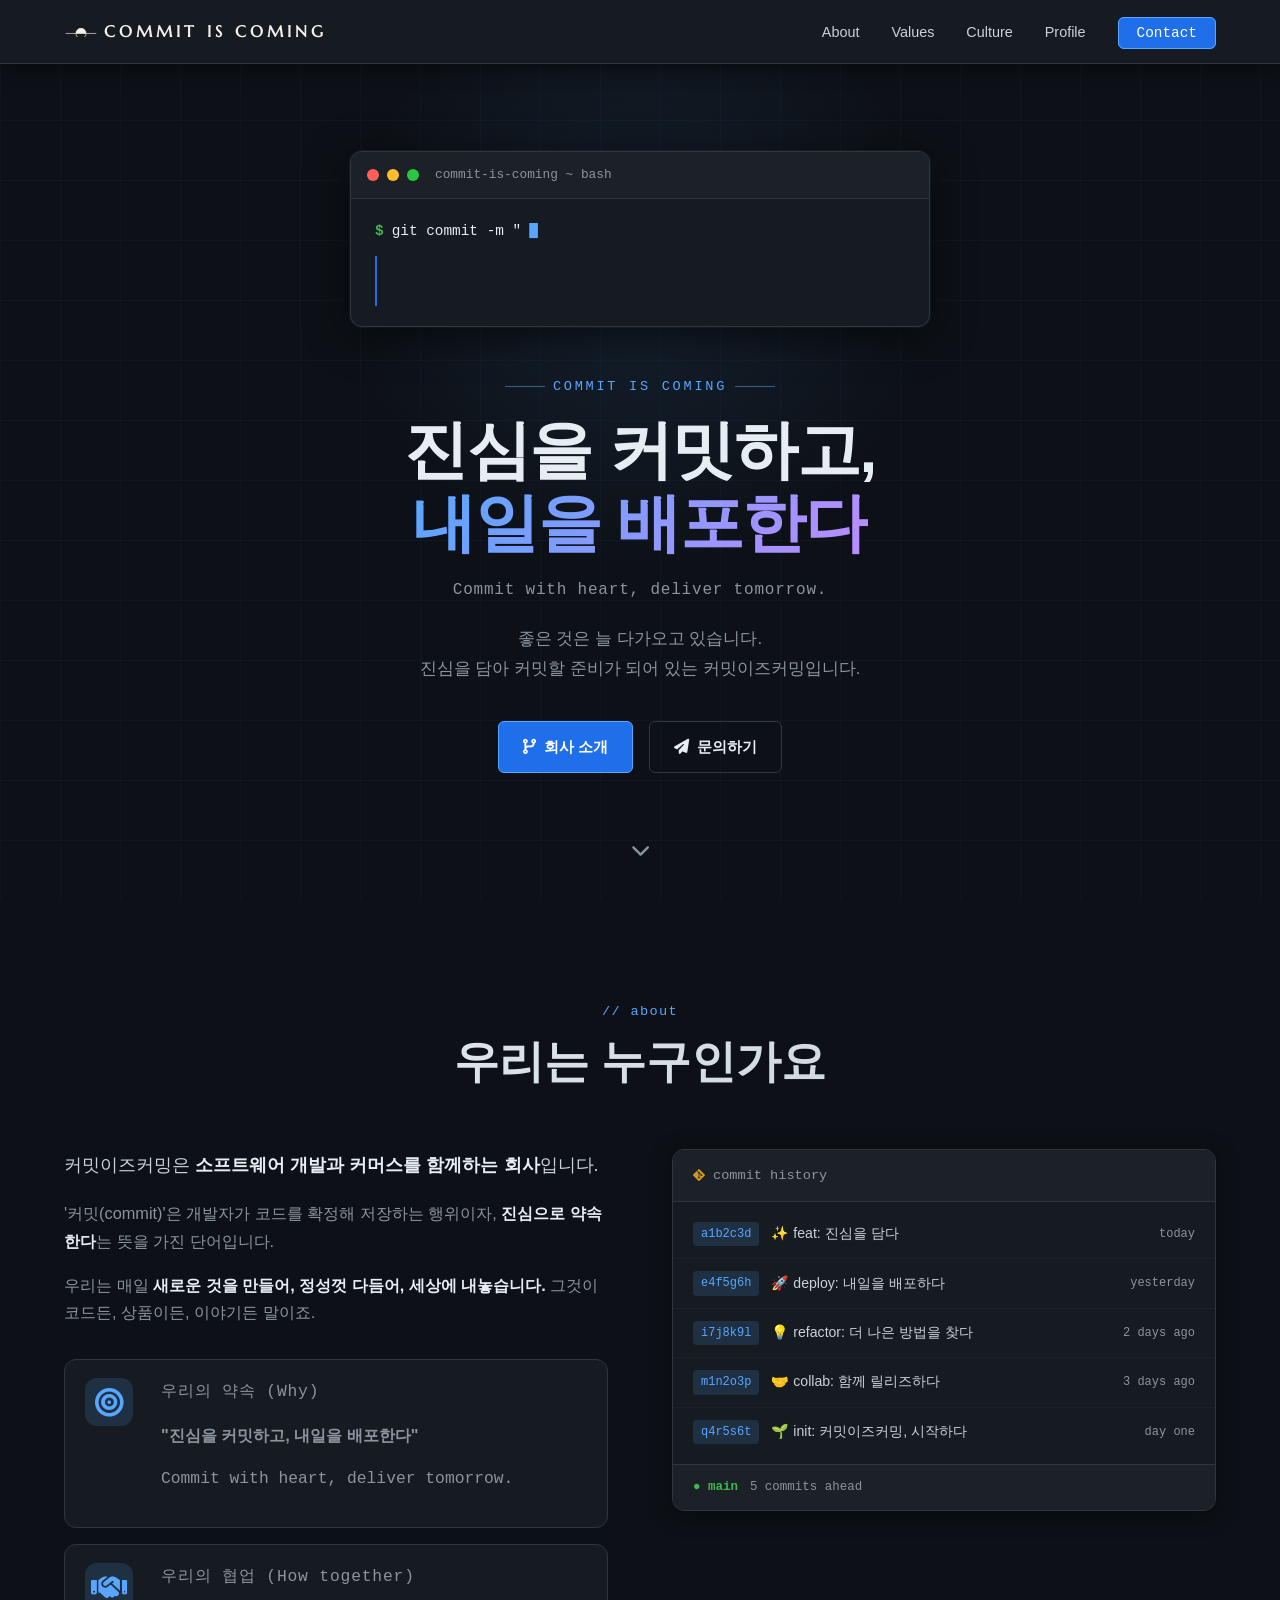
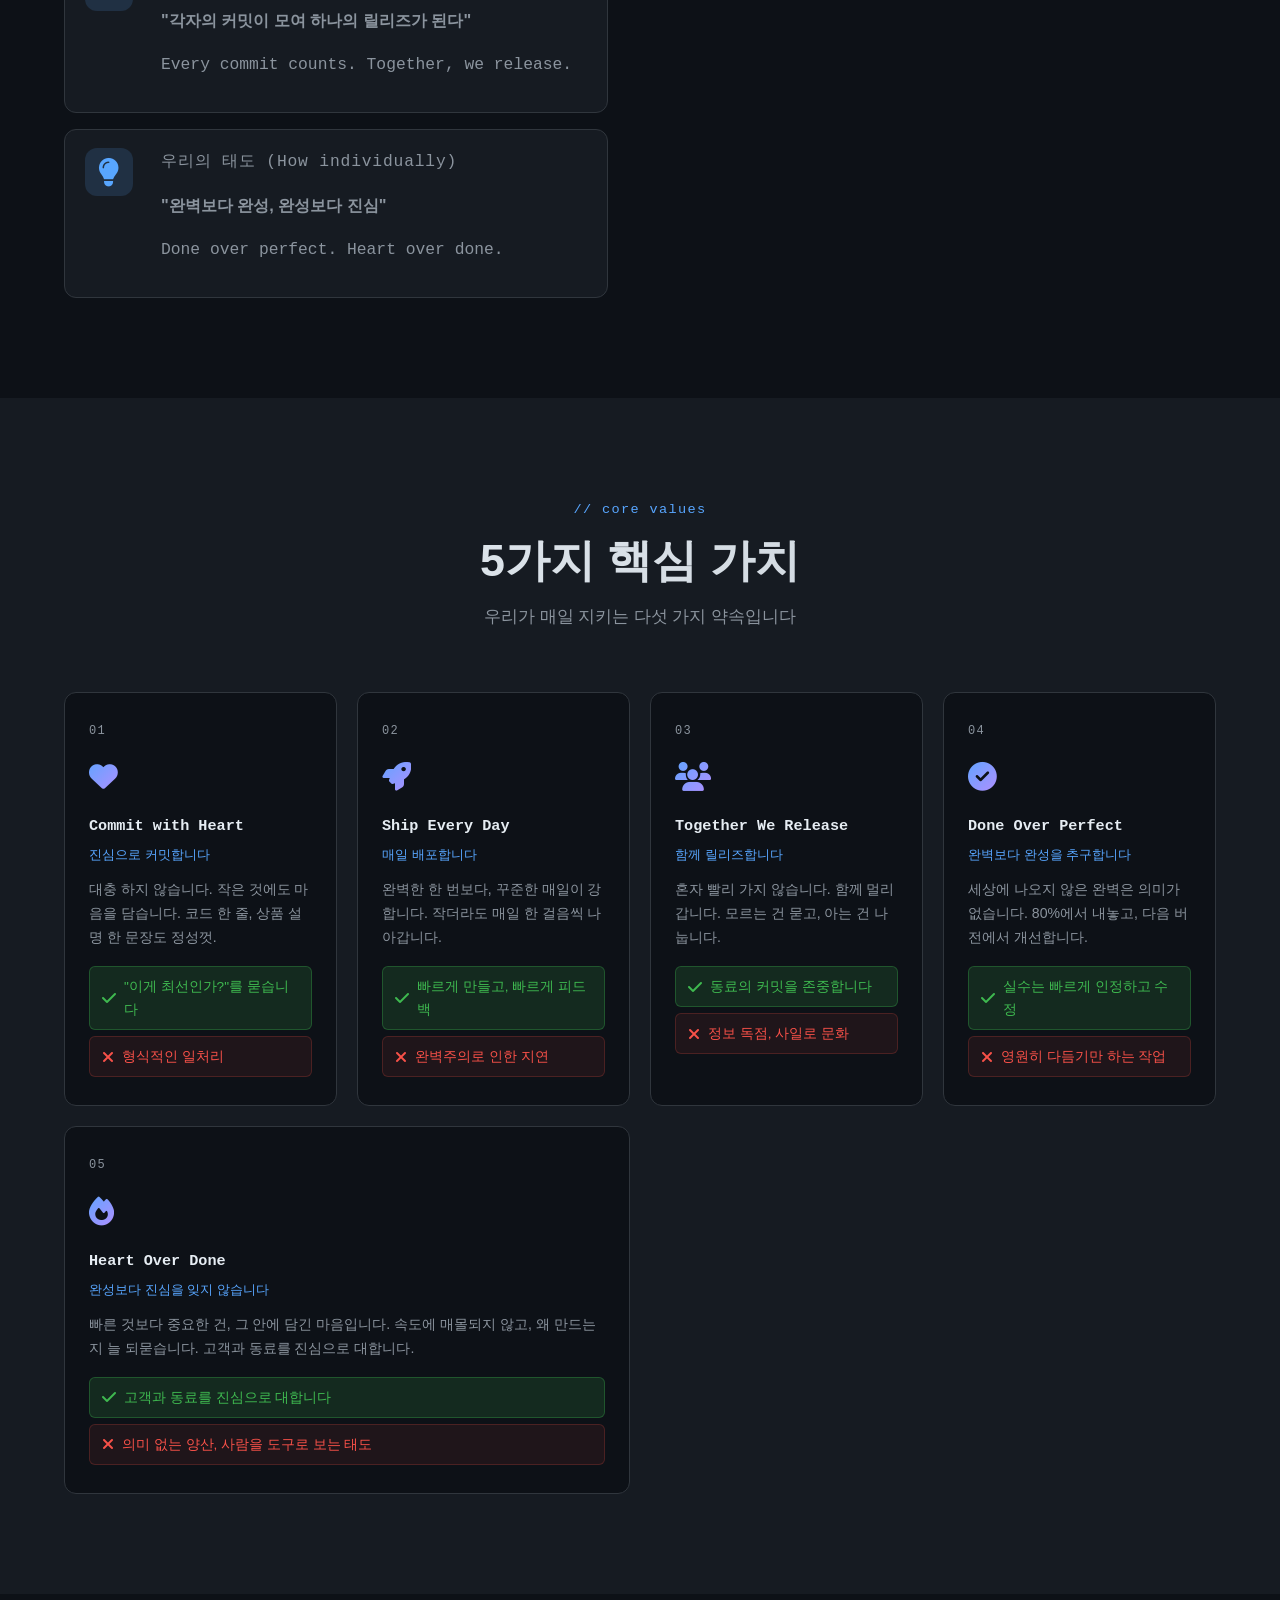
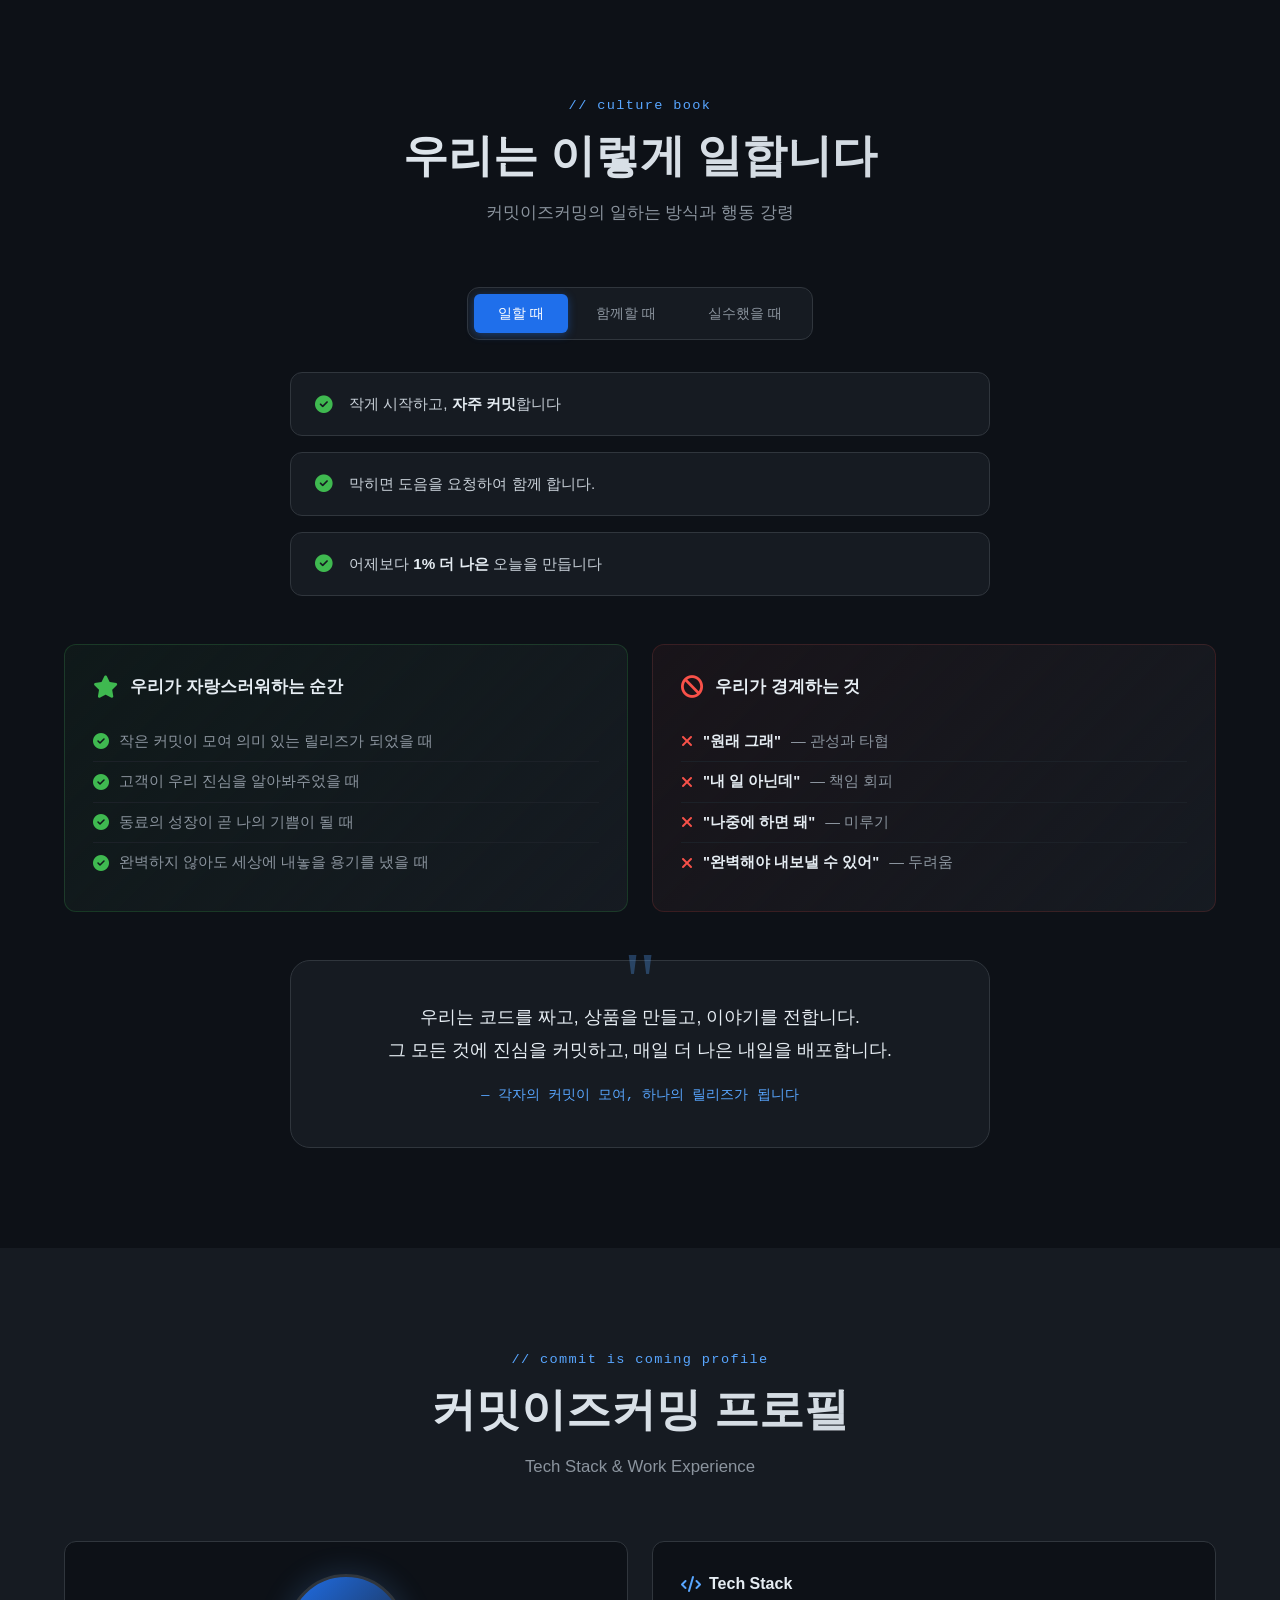
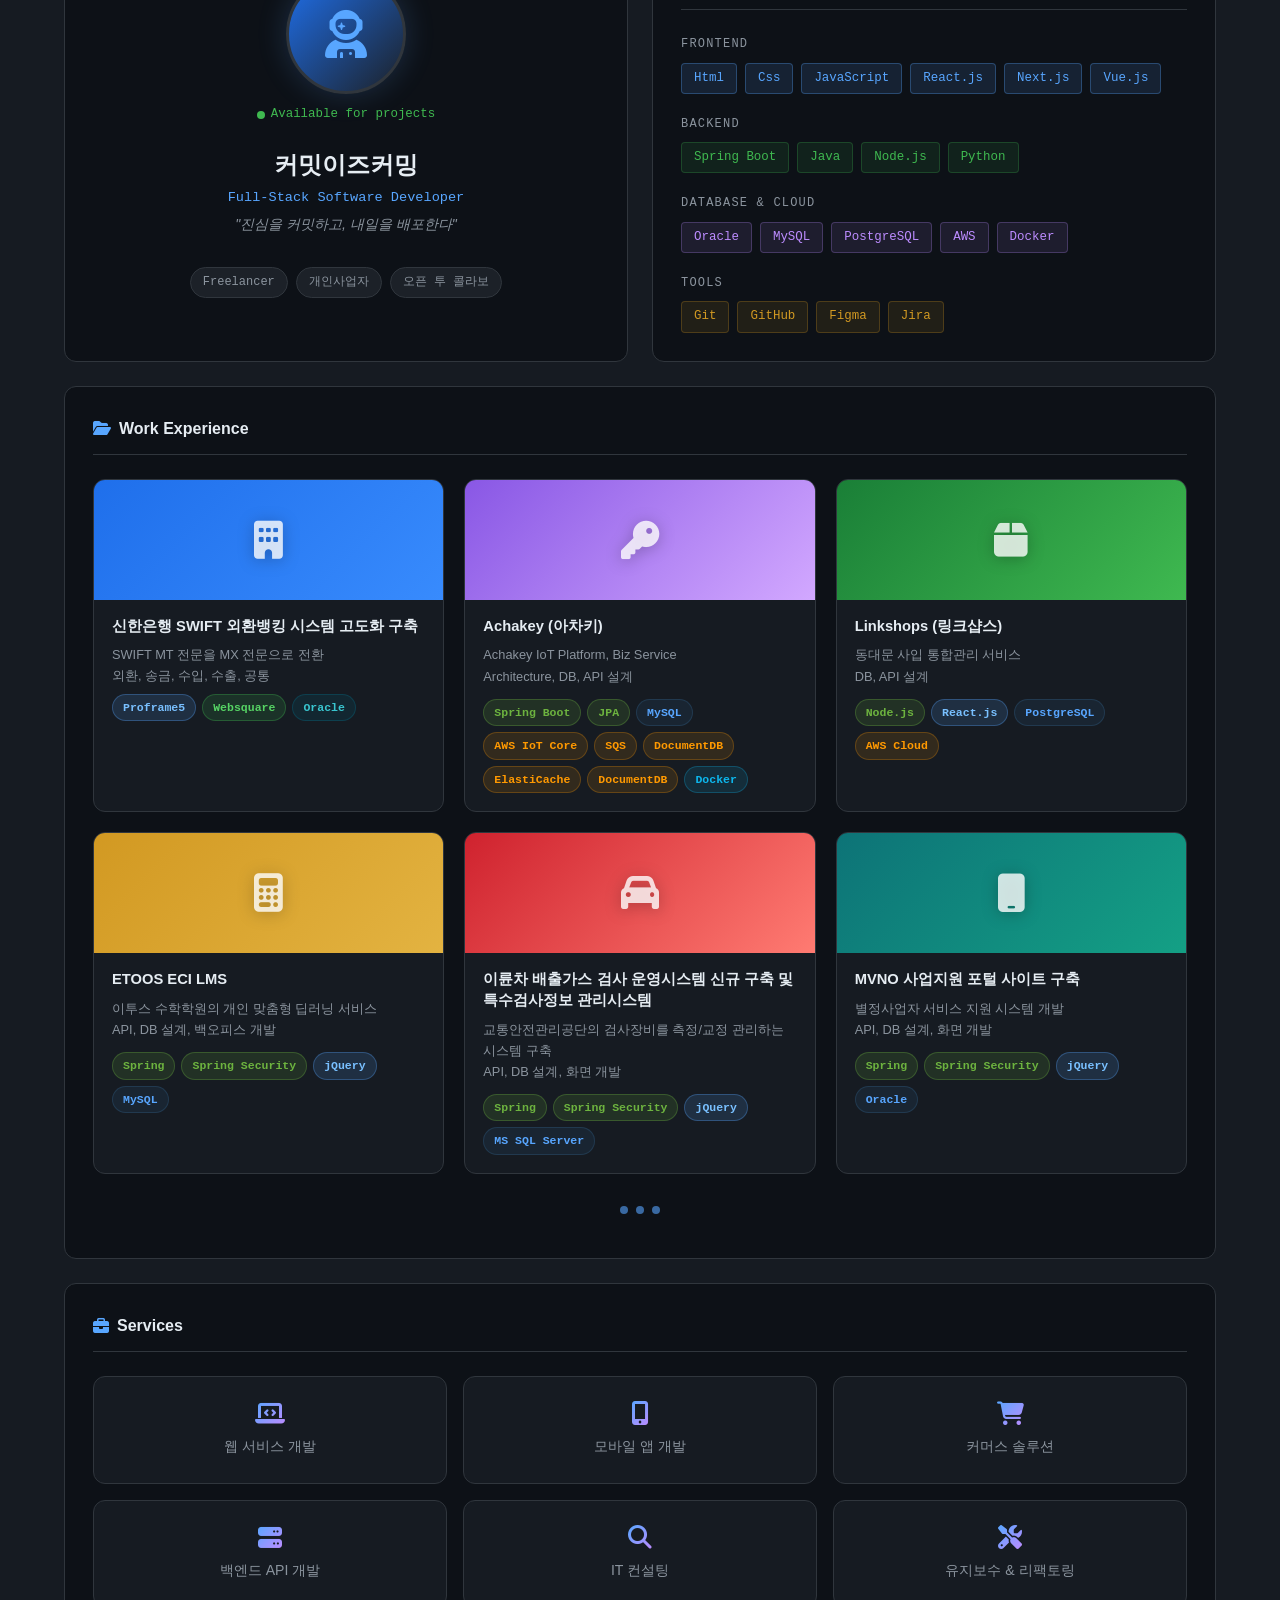
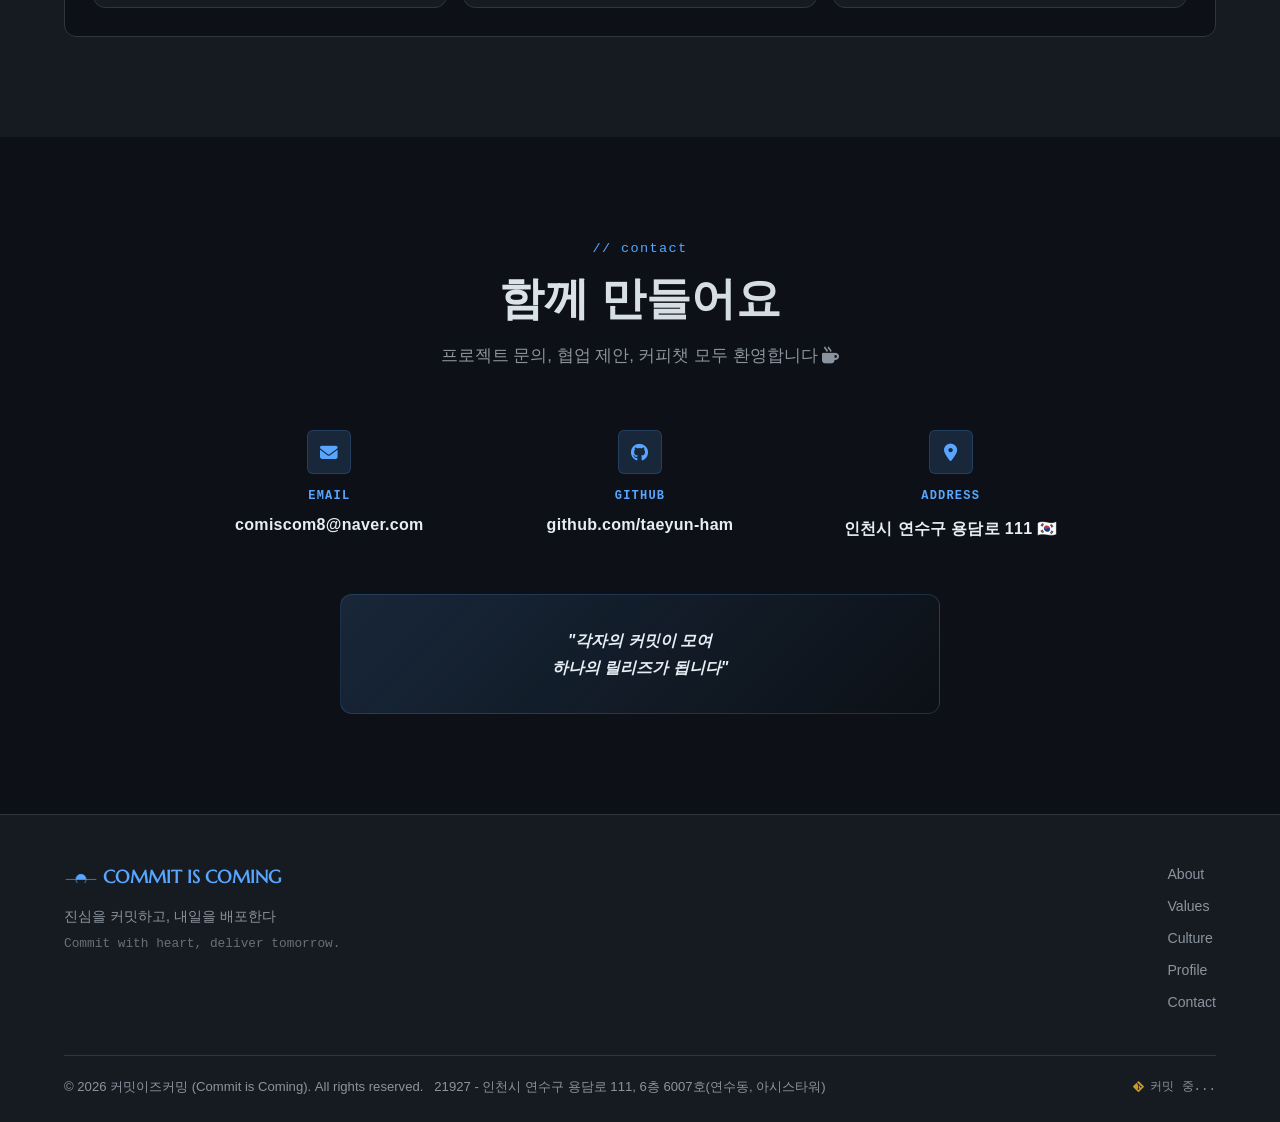
==== commit 3c98d66e: "로고 편집" ====
--- a/docs/index.html
+++ b/docs/index.html
@@ -5,10 +5,15 @@
   <meta name="viewport" content="width=device-width, initial-scale=1.0" />
   <title>커밋이즈커밍 | Commit is Coming</title>
   <meta name="description" content="진심을 커밋하고, 내일을 배포한다. 소프트웨어 개발 커밋이즈커밍 공식 홈페이지입니다." />
-  <!-- Google Fonts -->
+  <!-- Google Fonts
   <link href="https://fonts.googleapis.com/css2?family=IBM+Plex+Mono:wght@400;500;600&family=Noto+Sans+KR:wght@300;400;500;700;900&display=swap" rel="stylesheet" />
+   -->
   <!-- Font Awesome -->
   <link rel="stylesheet" href="https://cdn.jsdelivr.net/npm/@fortawesome/fontawesome-free@6.4.0/css/all.min.css" />
+  <link rel="preconnect" href="https://fonts.googleapis.com">
+  <link rel="preconnect" href="https://fonts.gstatic.com" crossorigin>
+  <link href="https://fonts.googleapis.com/css2?family=Cormorant+Garamond:wght@300;400;500&family=Fraunces:opsz,wght@9..144,300;9..144,400;9..144,500&family=Pretendard:wght@300;400;500&family=Marcellus&display=swap" rel="stylesheet">
+
   <!-- Main CSS -->
   <link rel="stylesheet" href="css/style.css" />
 </head>
@@ -18,8 +23,12 @@
   <header id="site-header" class="site-header">
     <nav class="nav-container">
       <a href="#hero" class="nav-logo">
-        <span class="logo-symbol">&gt;_</span>
-        <span class="logo-text">commit is coming</span>
+        <svg width="34" height="19" viewBox="0 0 80 44">
+          <line x1="4" y1="36" x2="76" y2="36" stroke="#F5F1EA" stroke-width="1.5"/>
+          <circle cx="40" cy="36" r="12" stroke="#F5F1EA" stroke-width="1.5" fill="none"/>
+          <path d="M 28 36 A 12 12 0 0 1 52 36 Z" fill="#F5F1EA"/>
+        </svg>
+        <span class="brand-name">commit is coming</span>
       </a>
       <ul class="nav-links">
         <li><a href="#about">About</a></li>
@@ -627,7 +636,14 @@
     <div class="container">
       <div class="footer-top">
         <div class="footer-brand">
-          <span class="footer-logo">&gt;_ commit is coming</span>
+          <a href="#hero"  class="footer-logo">
+            <svg width="34" height="19" viewBox="0 0 80 44">
+              <line x1="4" y1="36" x2="76" y2="36" stroke="var(--color-primary)" stroke-width="1.5"/>
+              <circle cx="40" cy="36" r="12" stroke="var(--color-primary)" stroke-width="1.5" fill="none"/>
+              <path d="M 28 36 A 12 12 0 0 1 52 36 Z" fill="var(--color-primary)"/>
+            </svg>
+           <span>commit is coming</span>
+          </a>
           <p>진심을 커밋하고, 내일을 배포한다</p>
           <p class="footer-en">Commit with heart, deliver tomorrow.</p>
         </div>
--- a/docs/css/style.css
+++ b/docs/css/style.css
@@ -59,7 +59,7 @@
 }
 
 body {
-  font-family: var(--font-sans);
+  font-family: "Pretendard", sans-serif;
   background-color: var(--color-bg);
   color: var(--color-text);
   line-height: 1.7;
@@ -232,6 +232,7 @@
   display: flex;
   align-items: center;
   gap: 6px;
+  padding-bottom: 8px;
 }
 
 .nav-logo:hover {
@@ -1886,12 +1887,13 @@
 }
 
 .footer-logo {
-  font-family: var(--font-mono);
+  font-family: "Marcellus", serif;
   font-size: 1.1rem;
   font-weight: 600;
   color: var(--color-primary);
   display: block;
   margin-bottom: 12px;
+  text-transform: uppercase;
 }
 
 .footer-brand p {
@@ -2273,3 +2275,12 @@
     font-size: 0.85rem;
   }
 }
+
+.brand-name {
+  font-family: "Marcellus", serif;
+  font-size: 16px;
+  letter-spacing: 0.25em;
+  text-transform: uppercase;
+  color: #f5f1ea;
+  padding-top: 8px;
+}
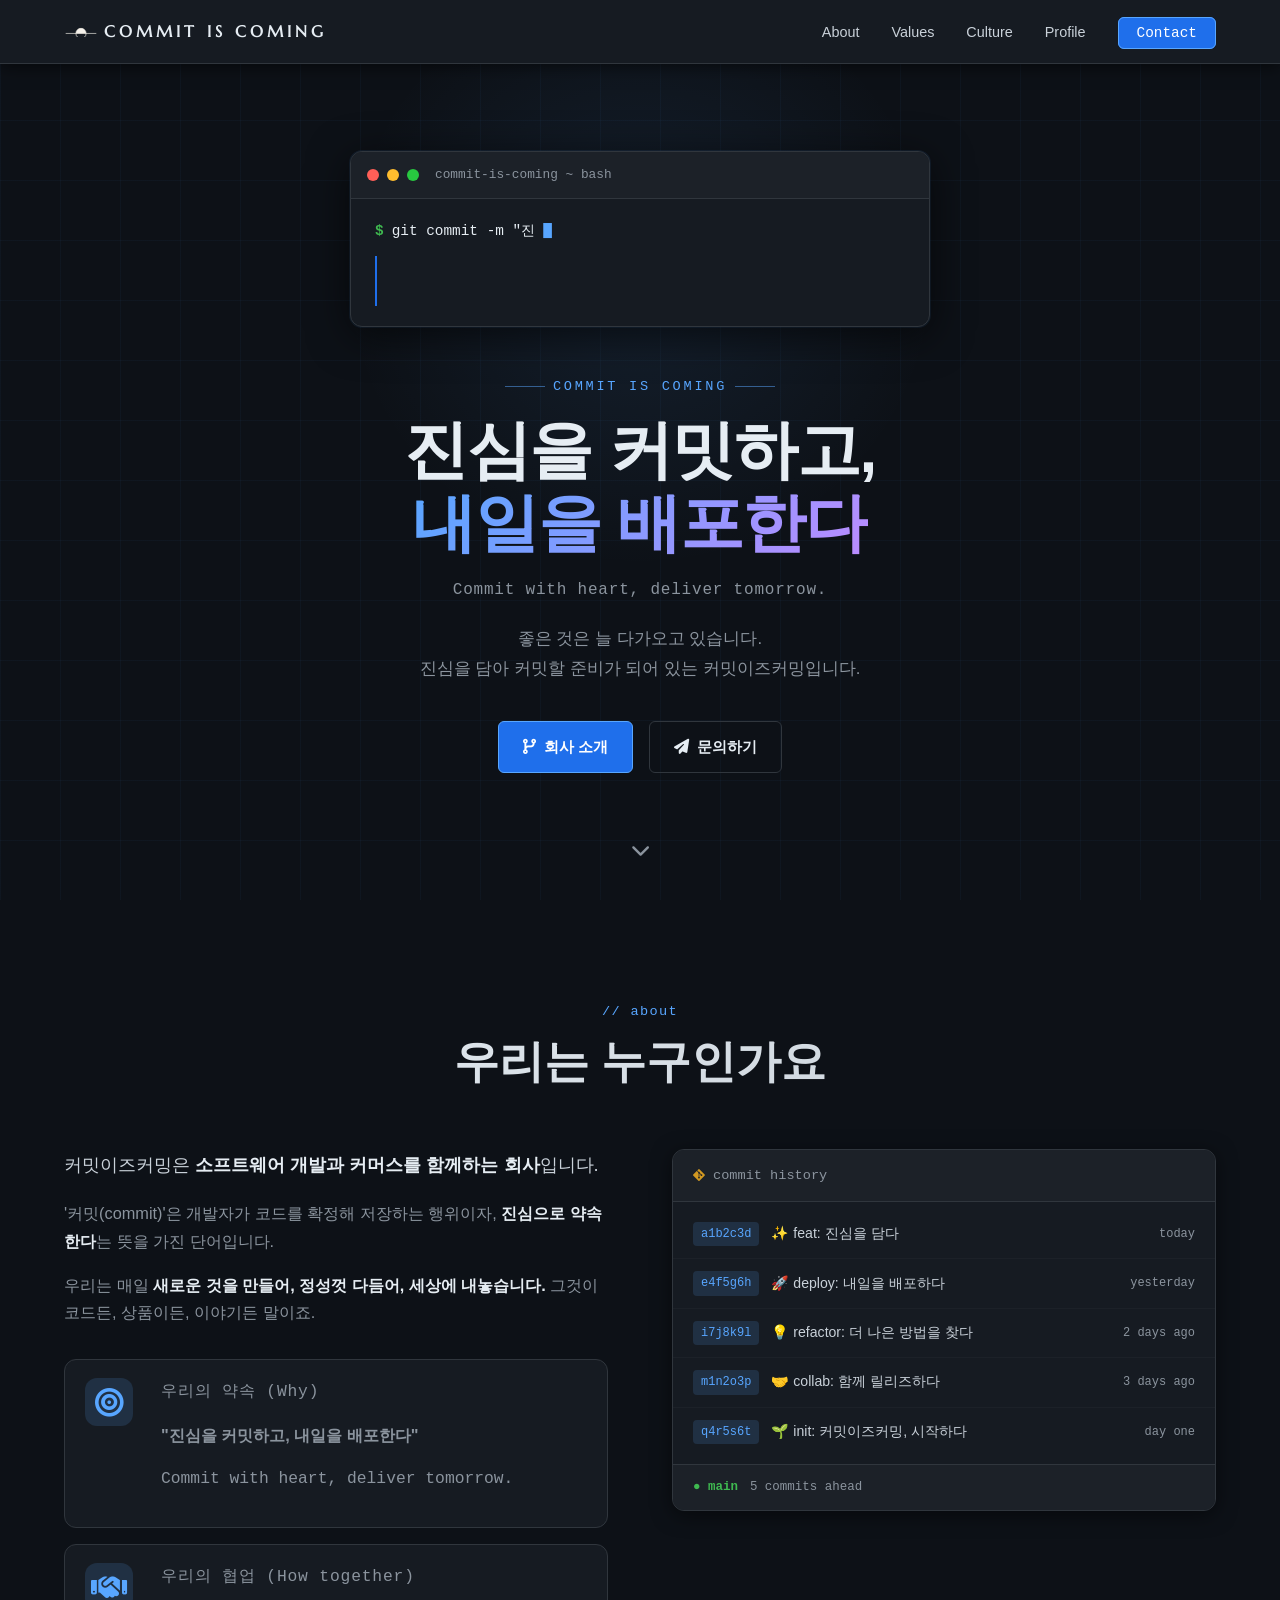
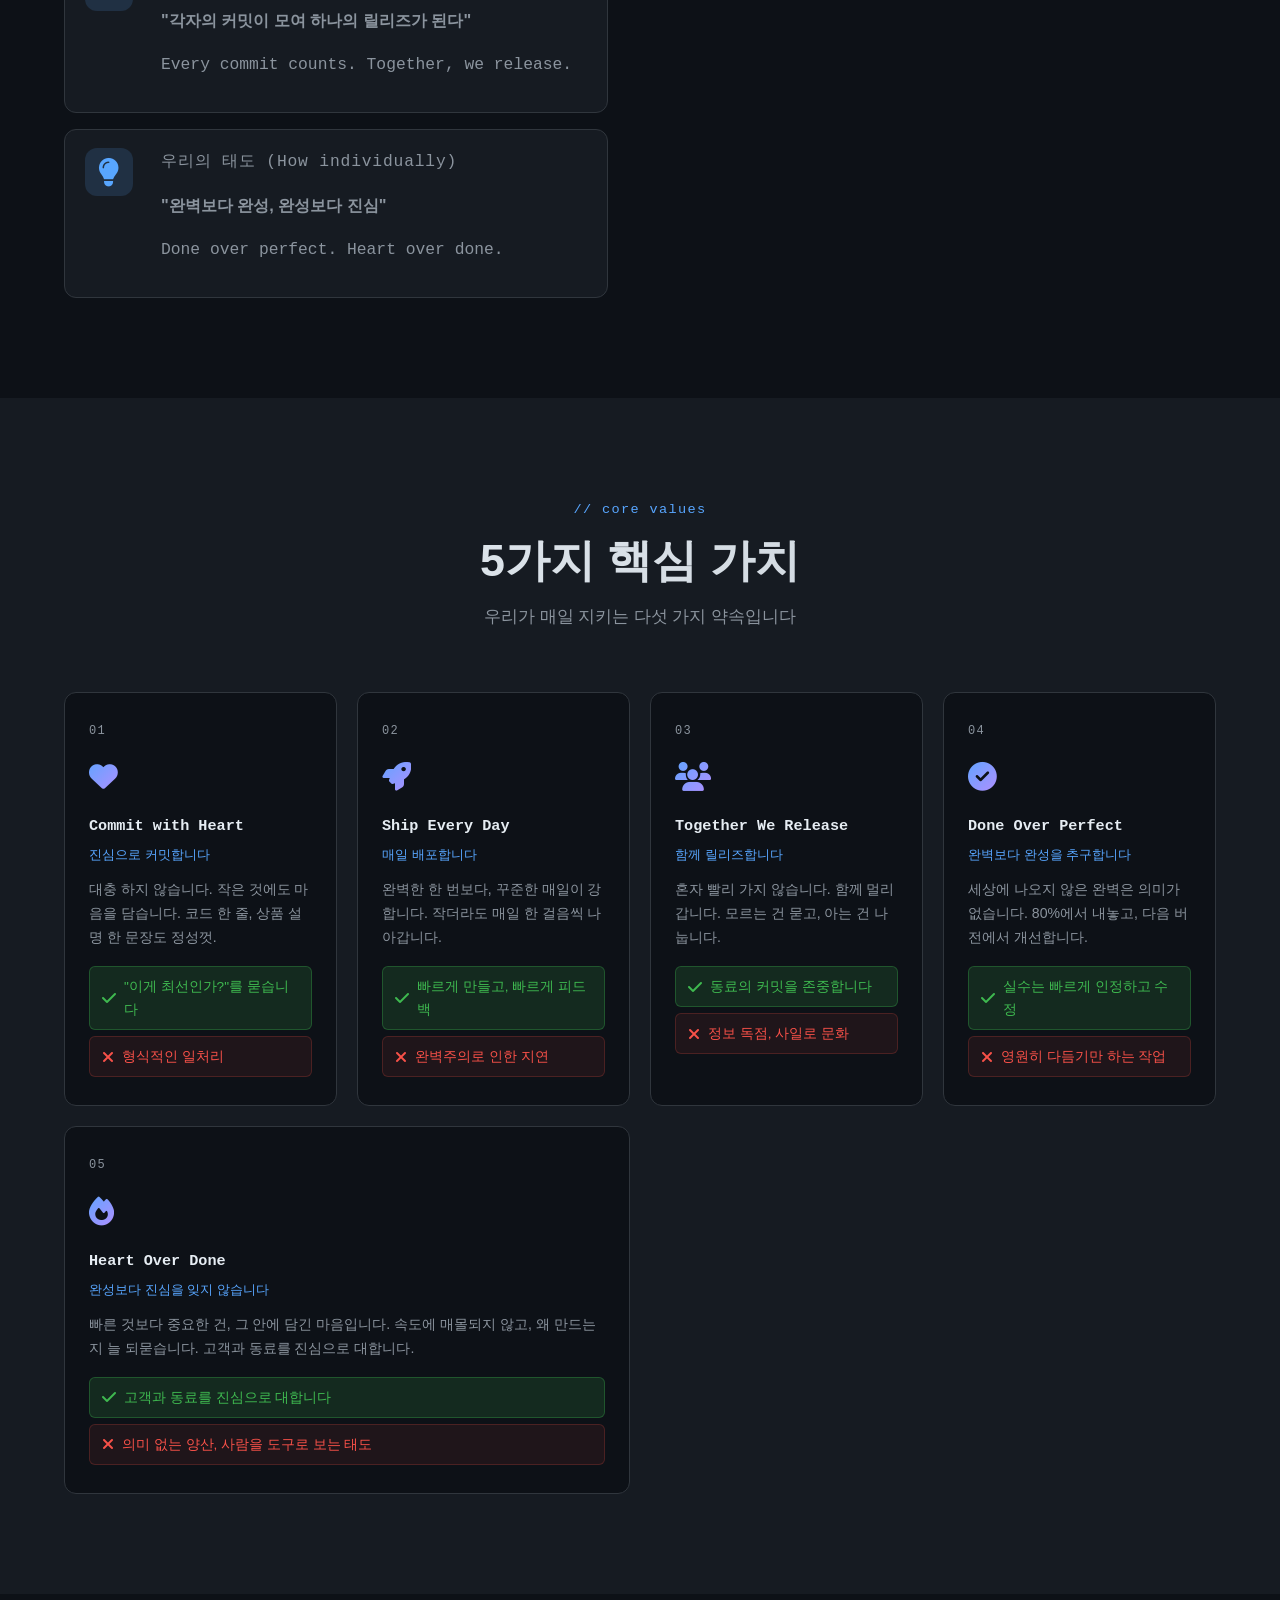
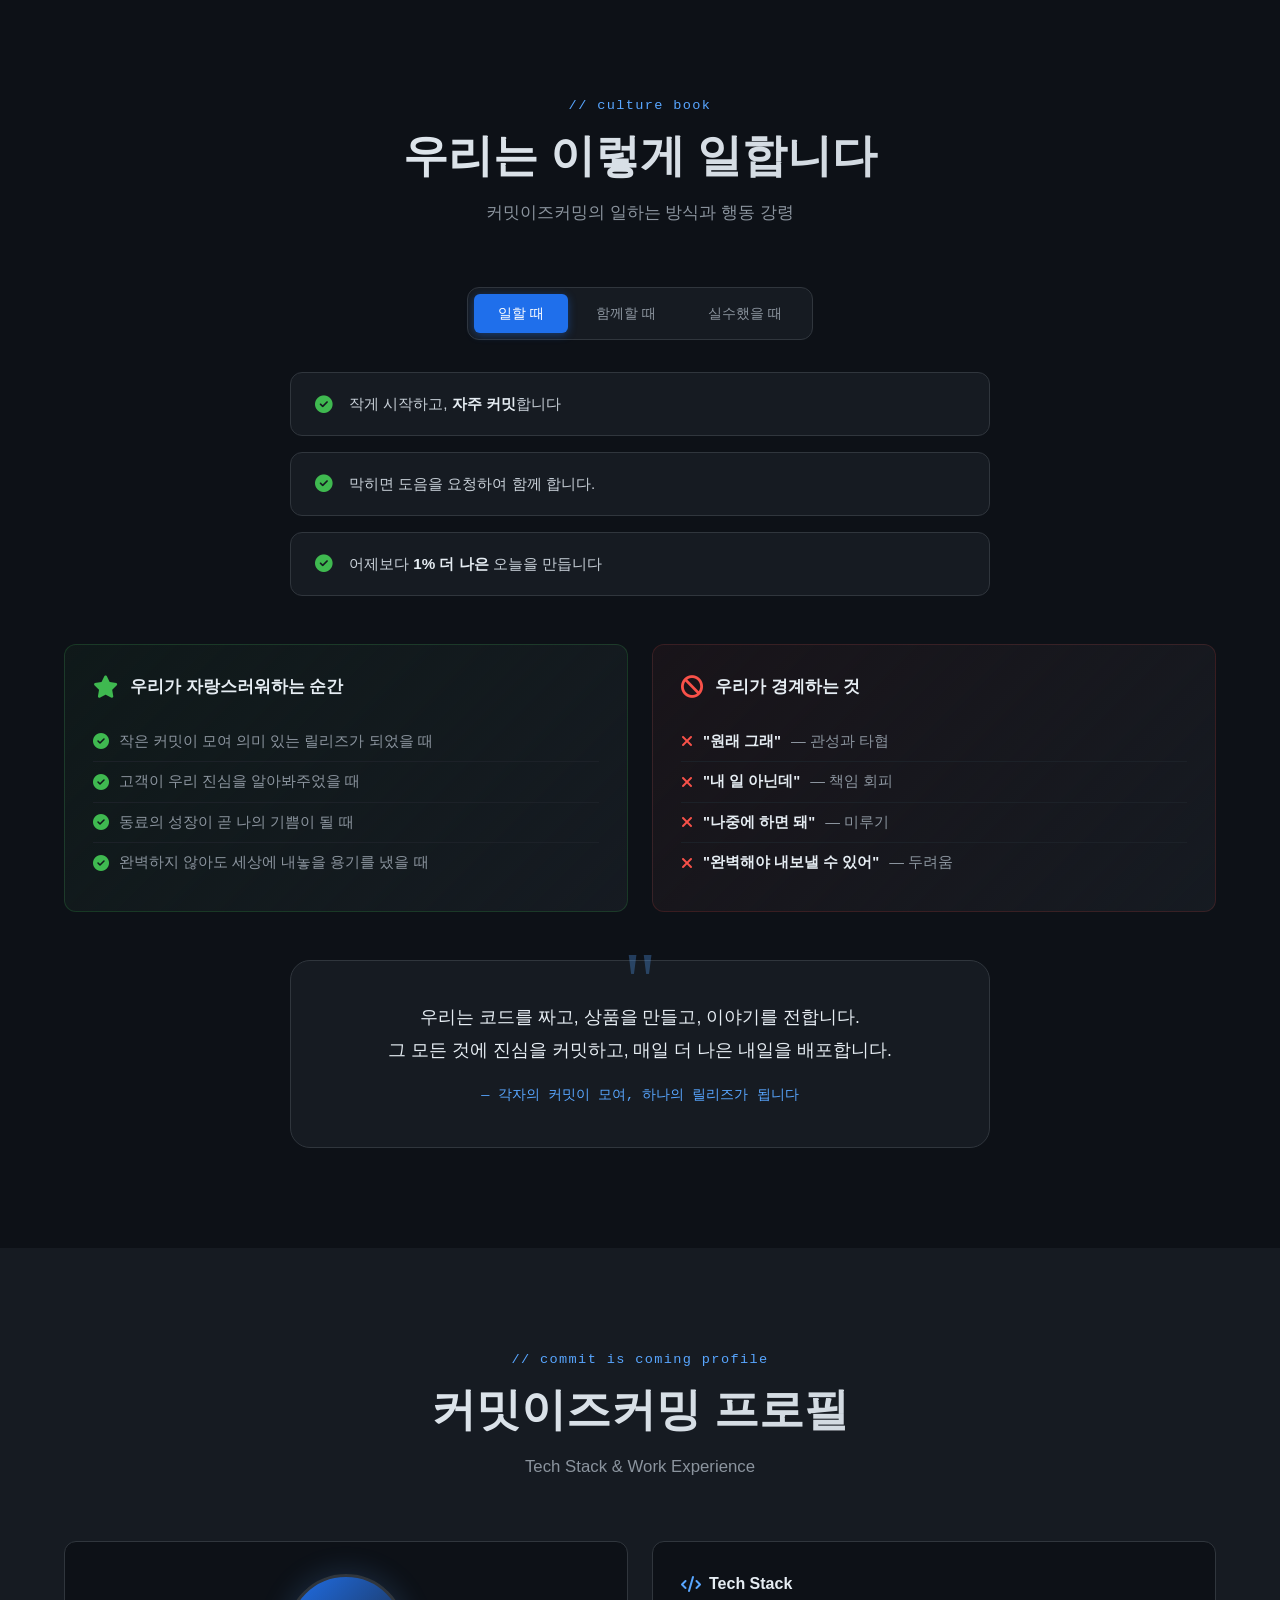
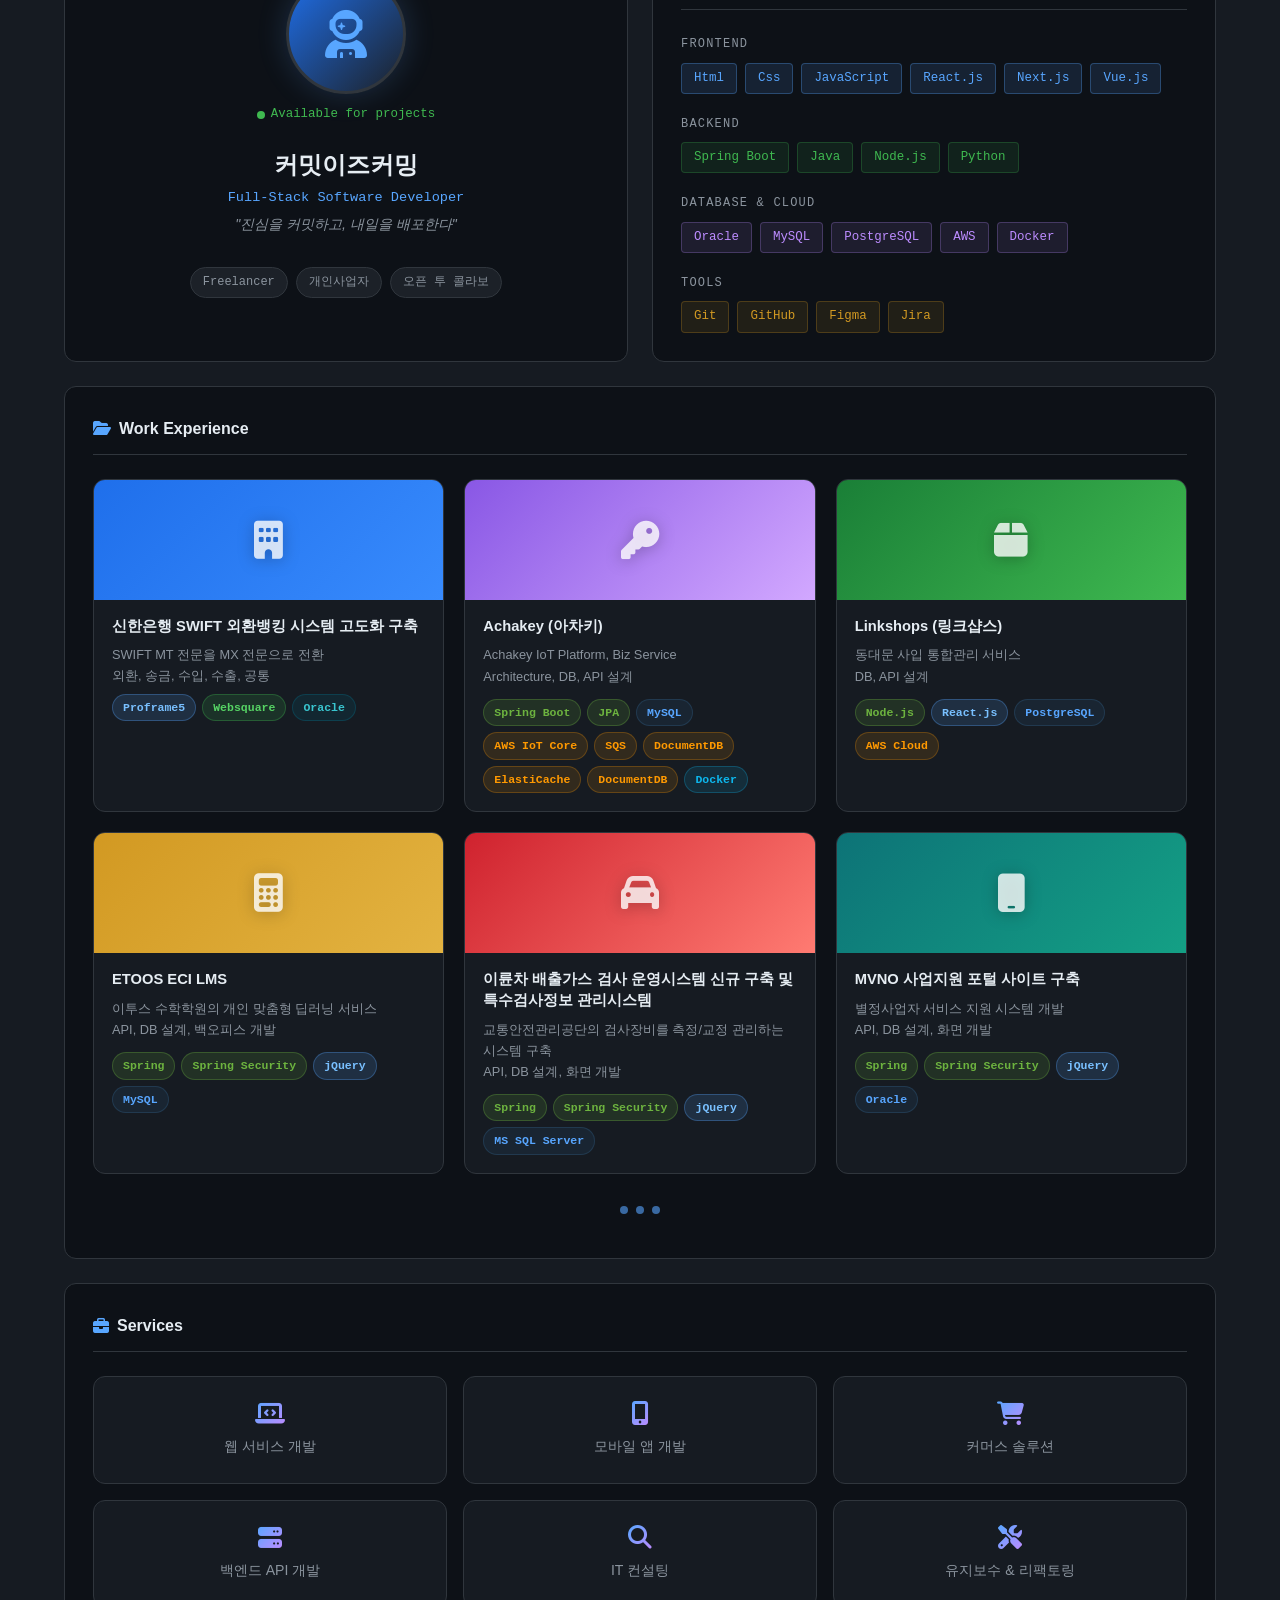
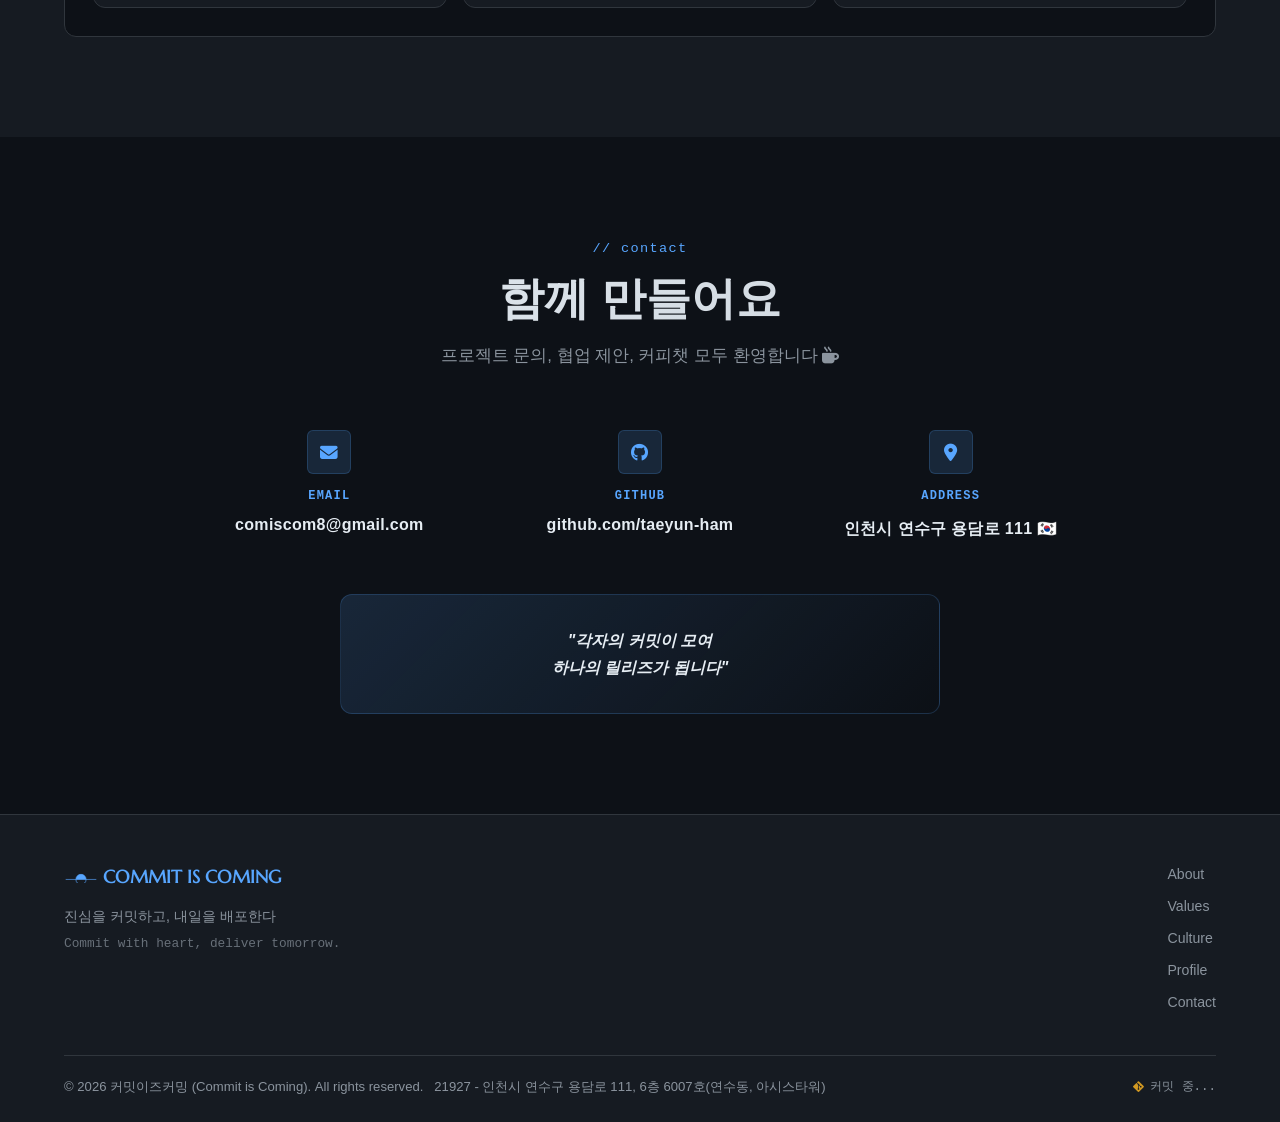
==== commit ead48286: "이메일 주소 편집" ====
--- a/docs/index.html
+++ b/docs/index.html
@@ -604,7 +604,7 @@
               <div class="contact-icon"><i class="fas fa-envelope"></i></div>
               <div>
                 <p class="contact-label">Email</p>
-                <a href="mailto:comiscom8@naver.com" class="contact-value">comiscom8@naver.com</a>
+                <a href="mailto:comiscom8@gmail.com" class="contact-value">comiscom8@gmail.com</a>
               </div>
             </div>
             <div class="contact-item">
--- a/docs/css/style.css
+++ b/docs/css/style.css
@@ -2281,6 +2281,5 @@
   font-size: 16px;
   letter-spacing: 0.25em;
   text-transform: uppercase;
-  color: #f5f1ea;
   padding-top: 8px;
 }
